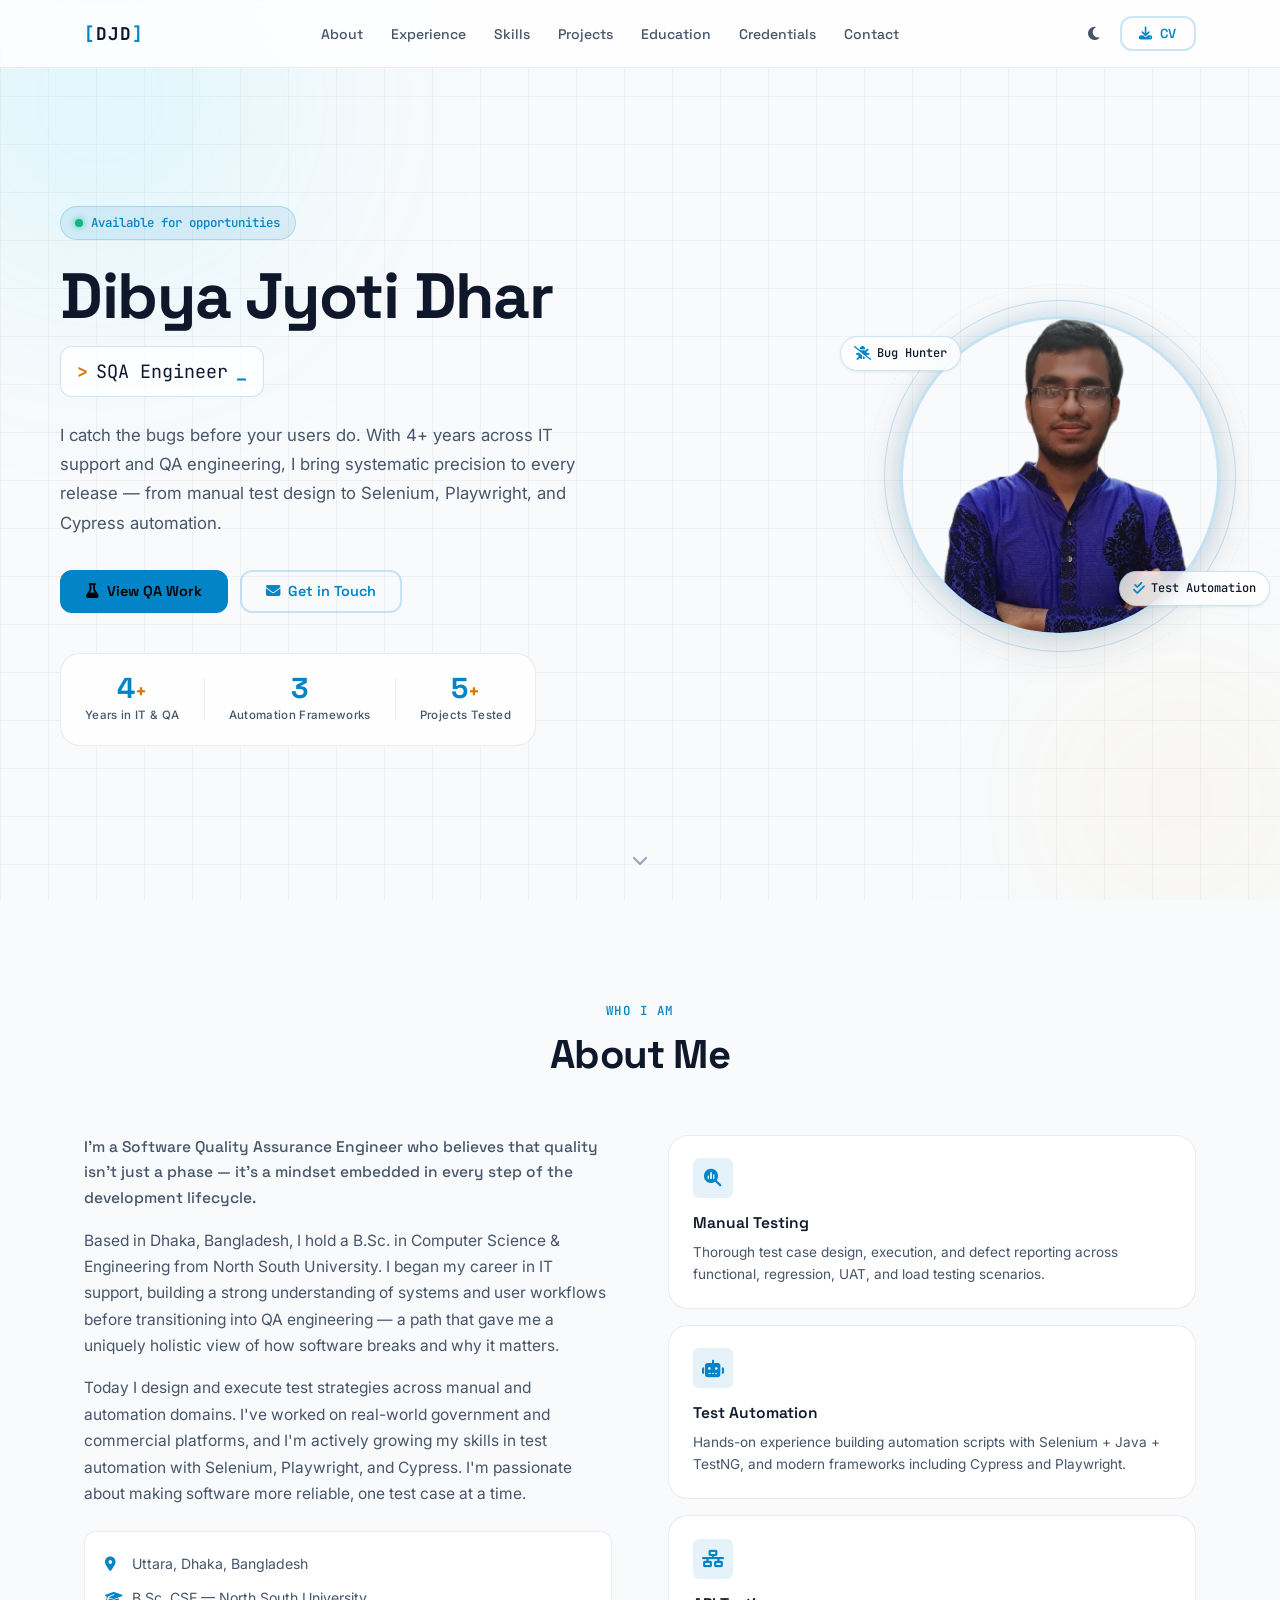
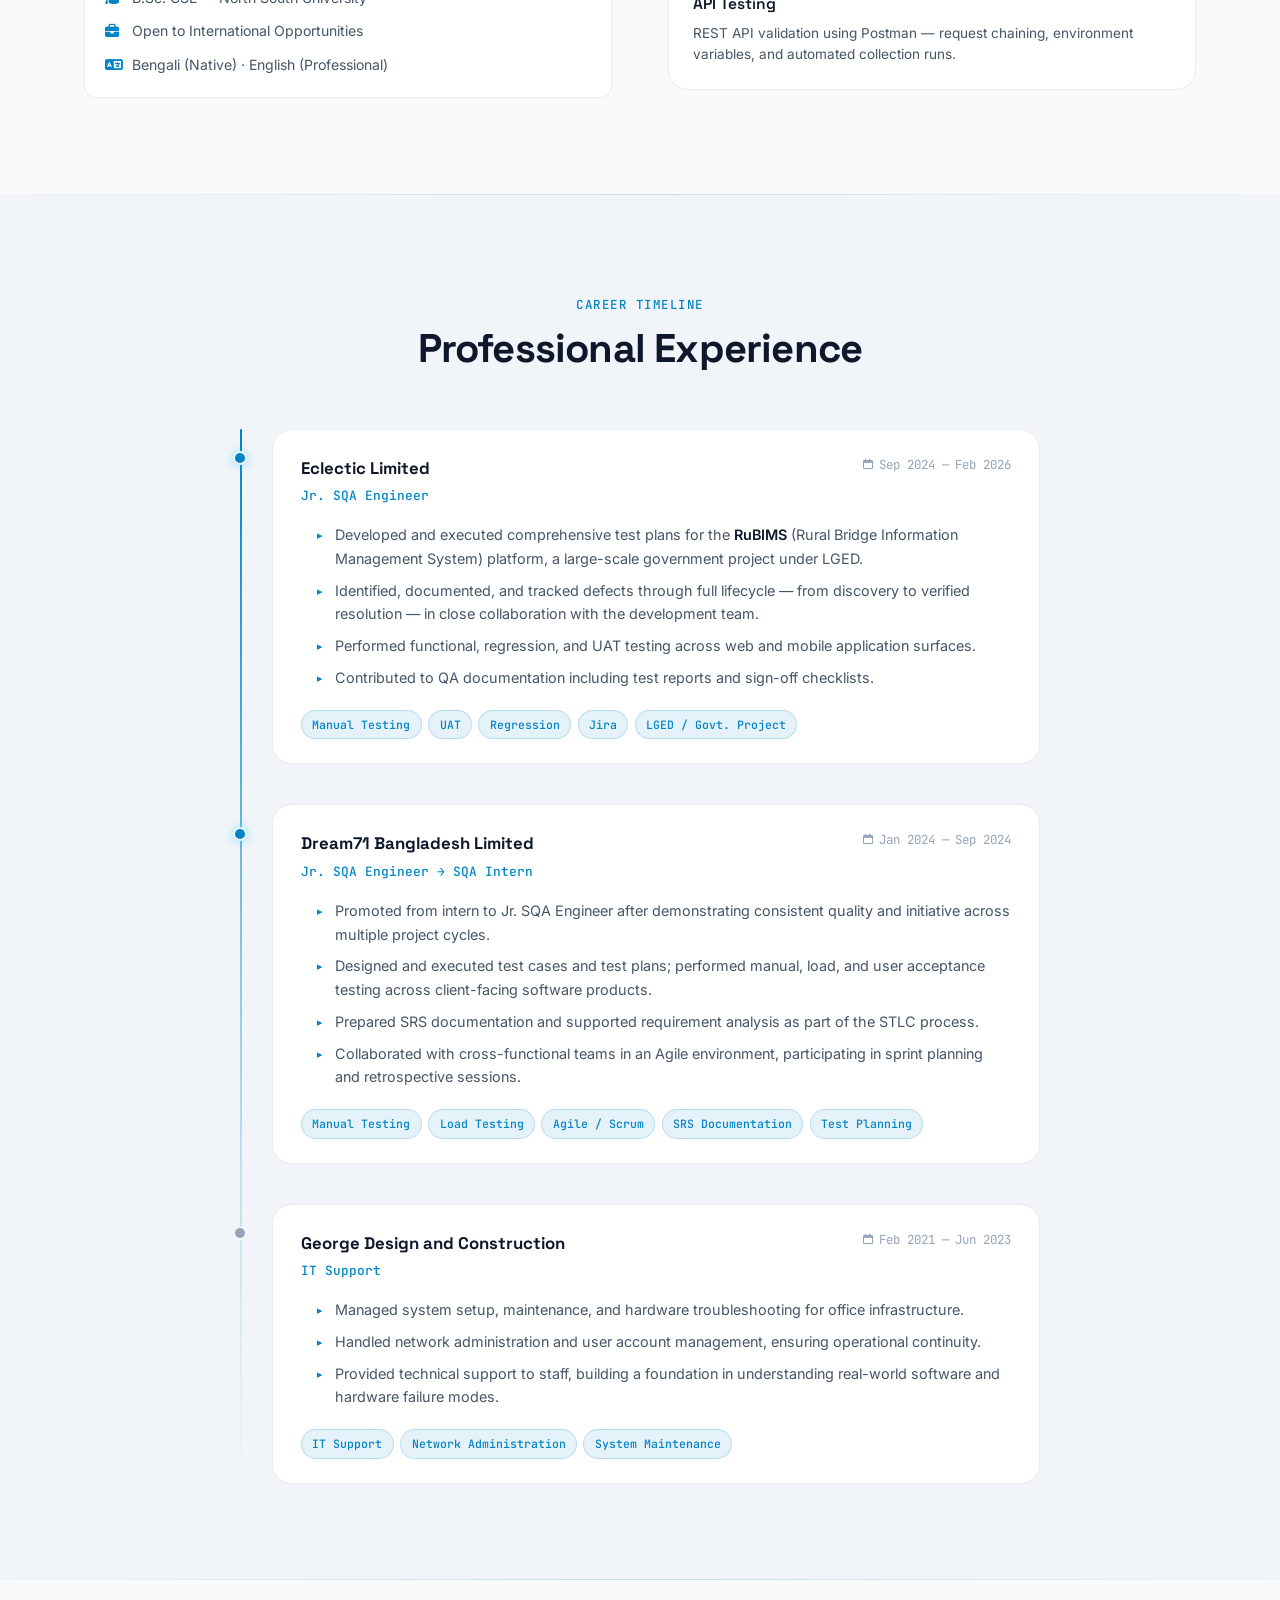
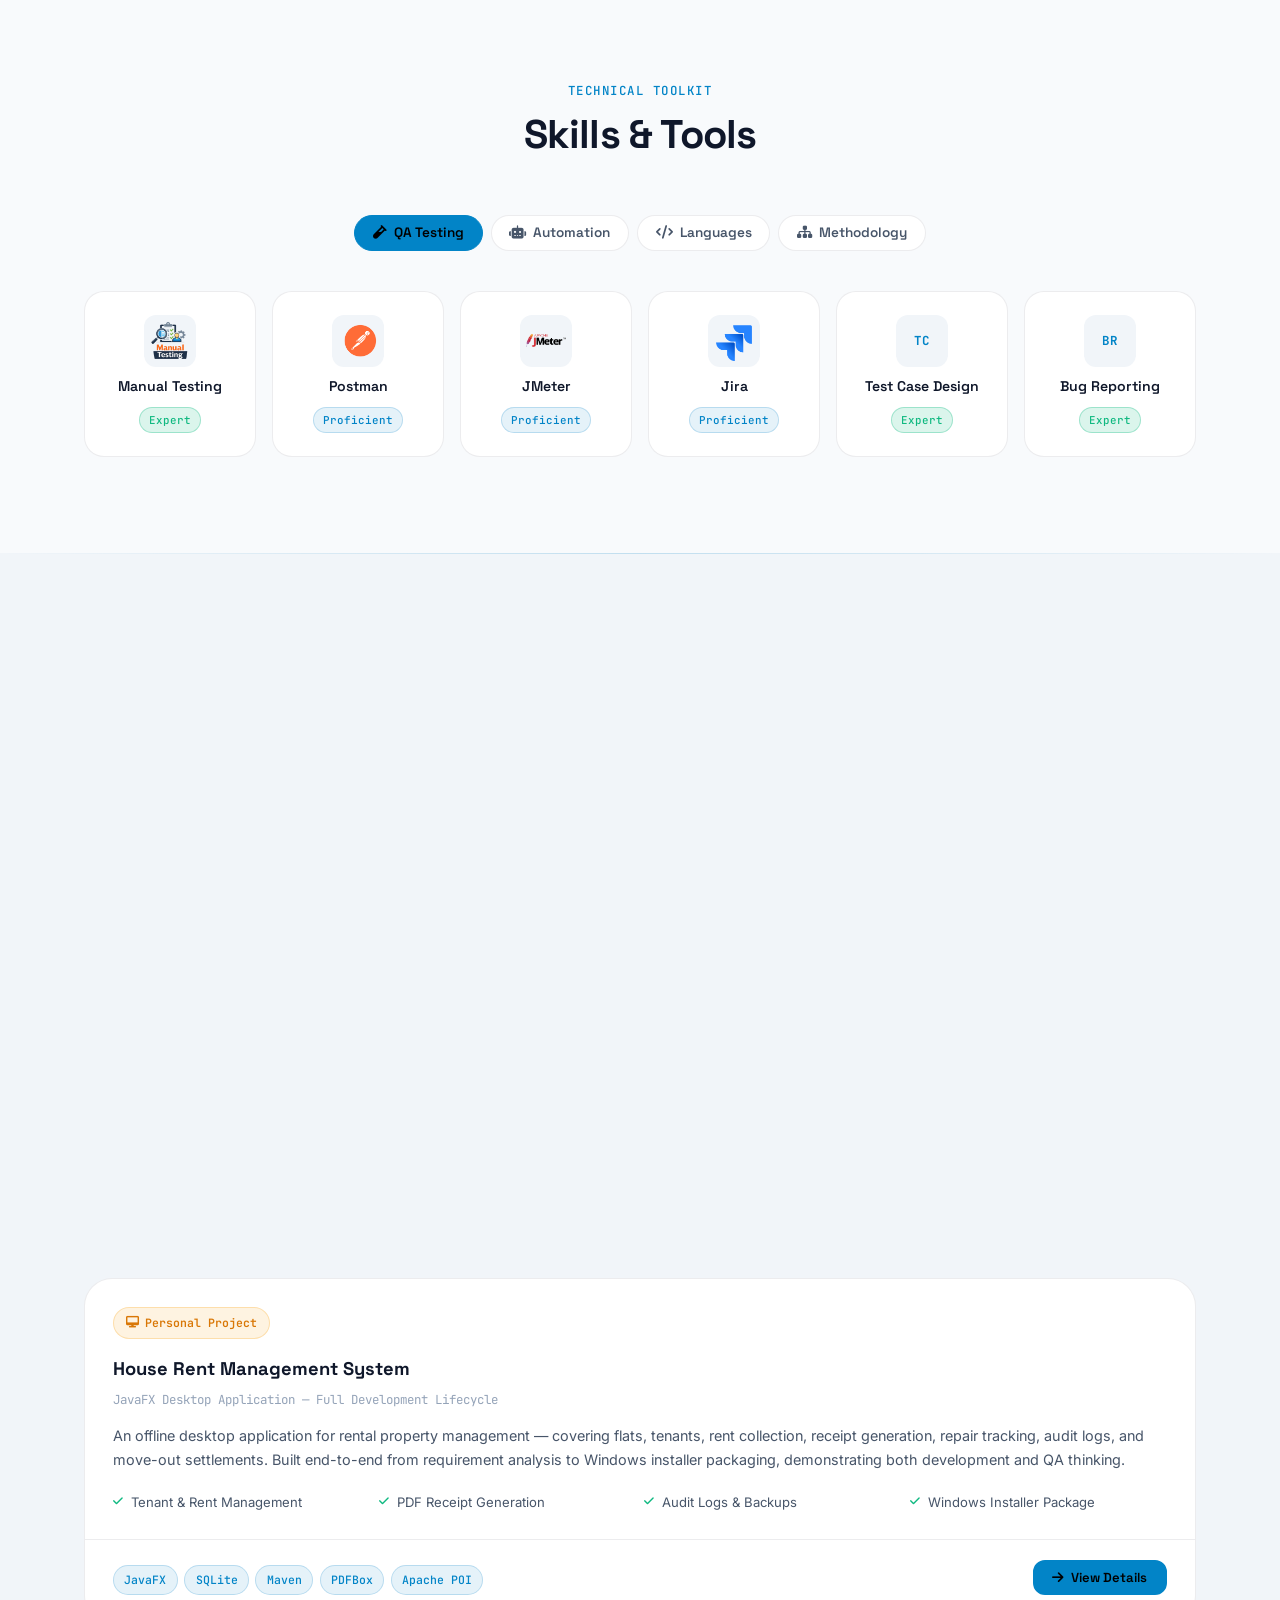
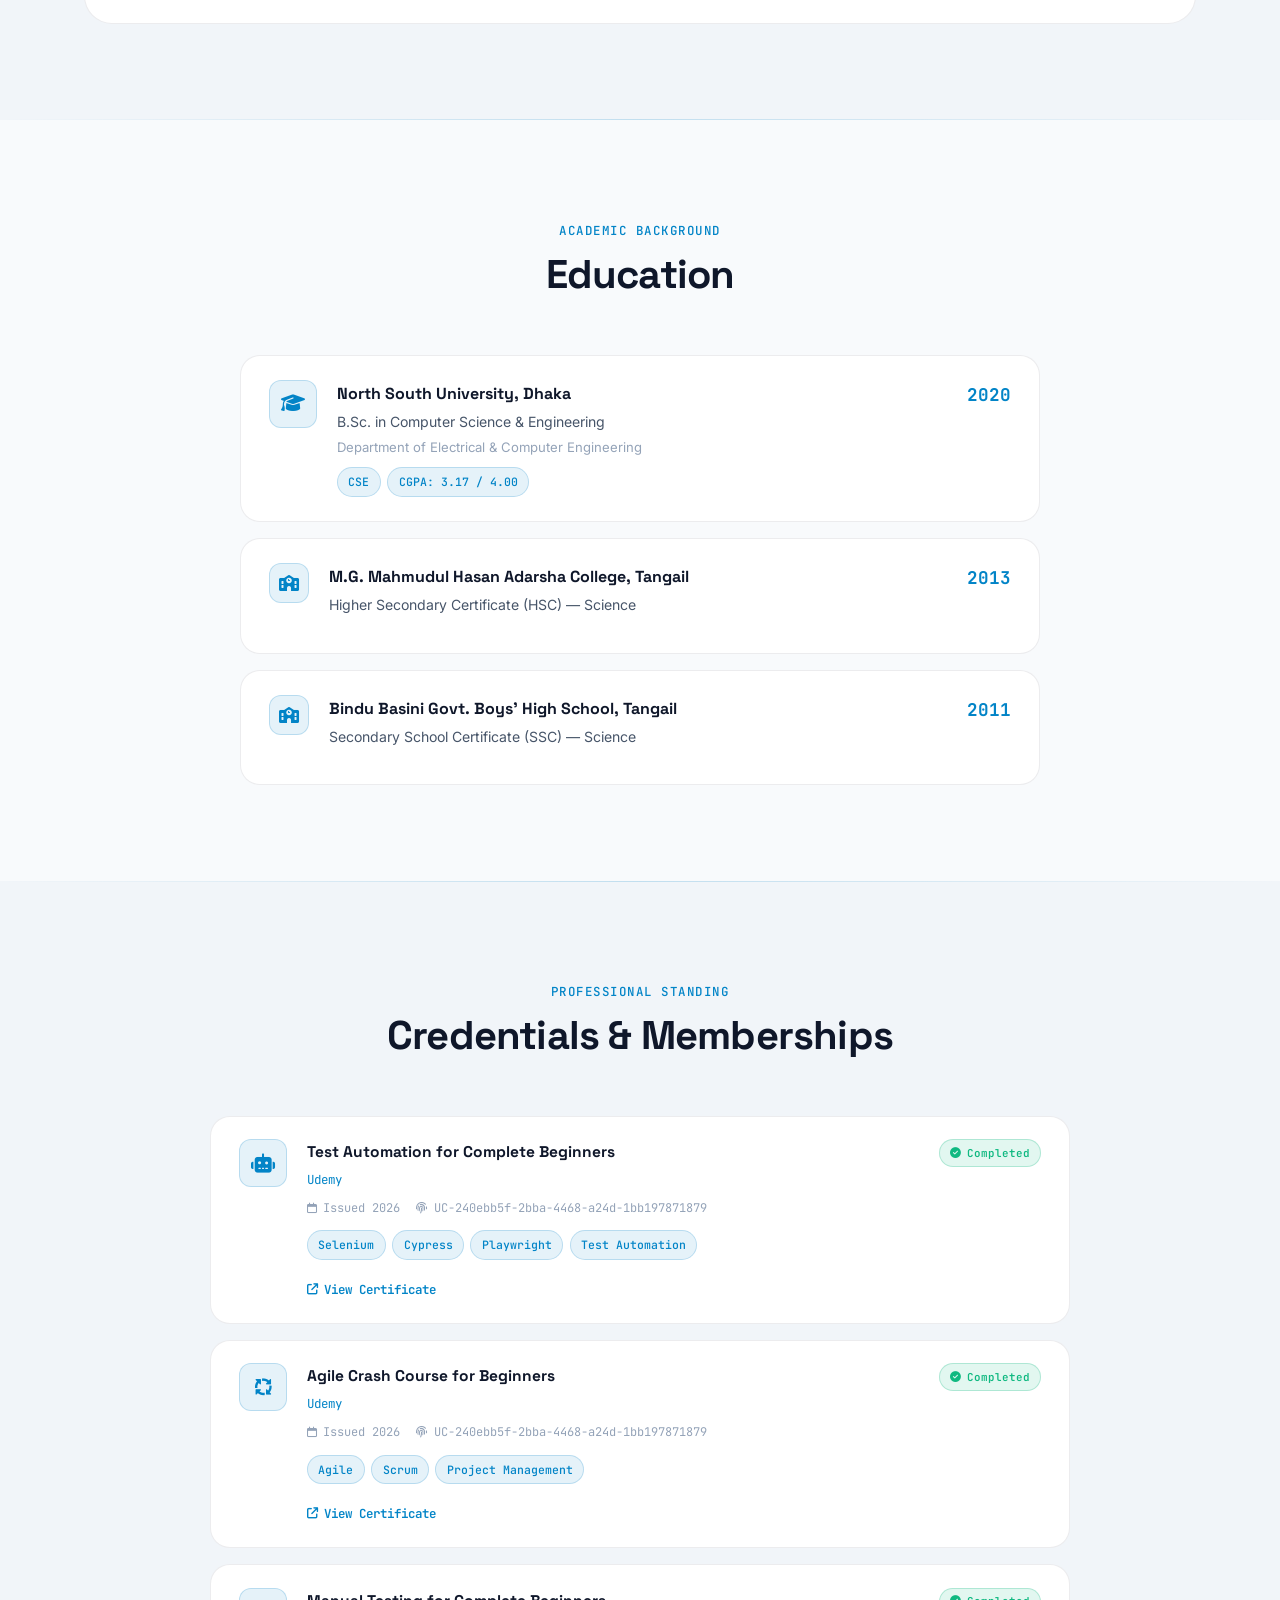
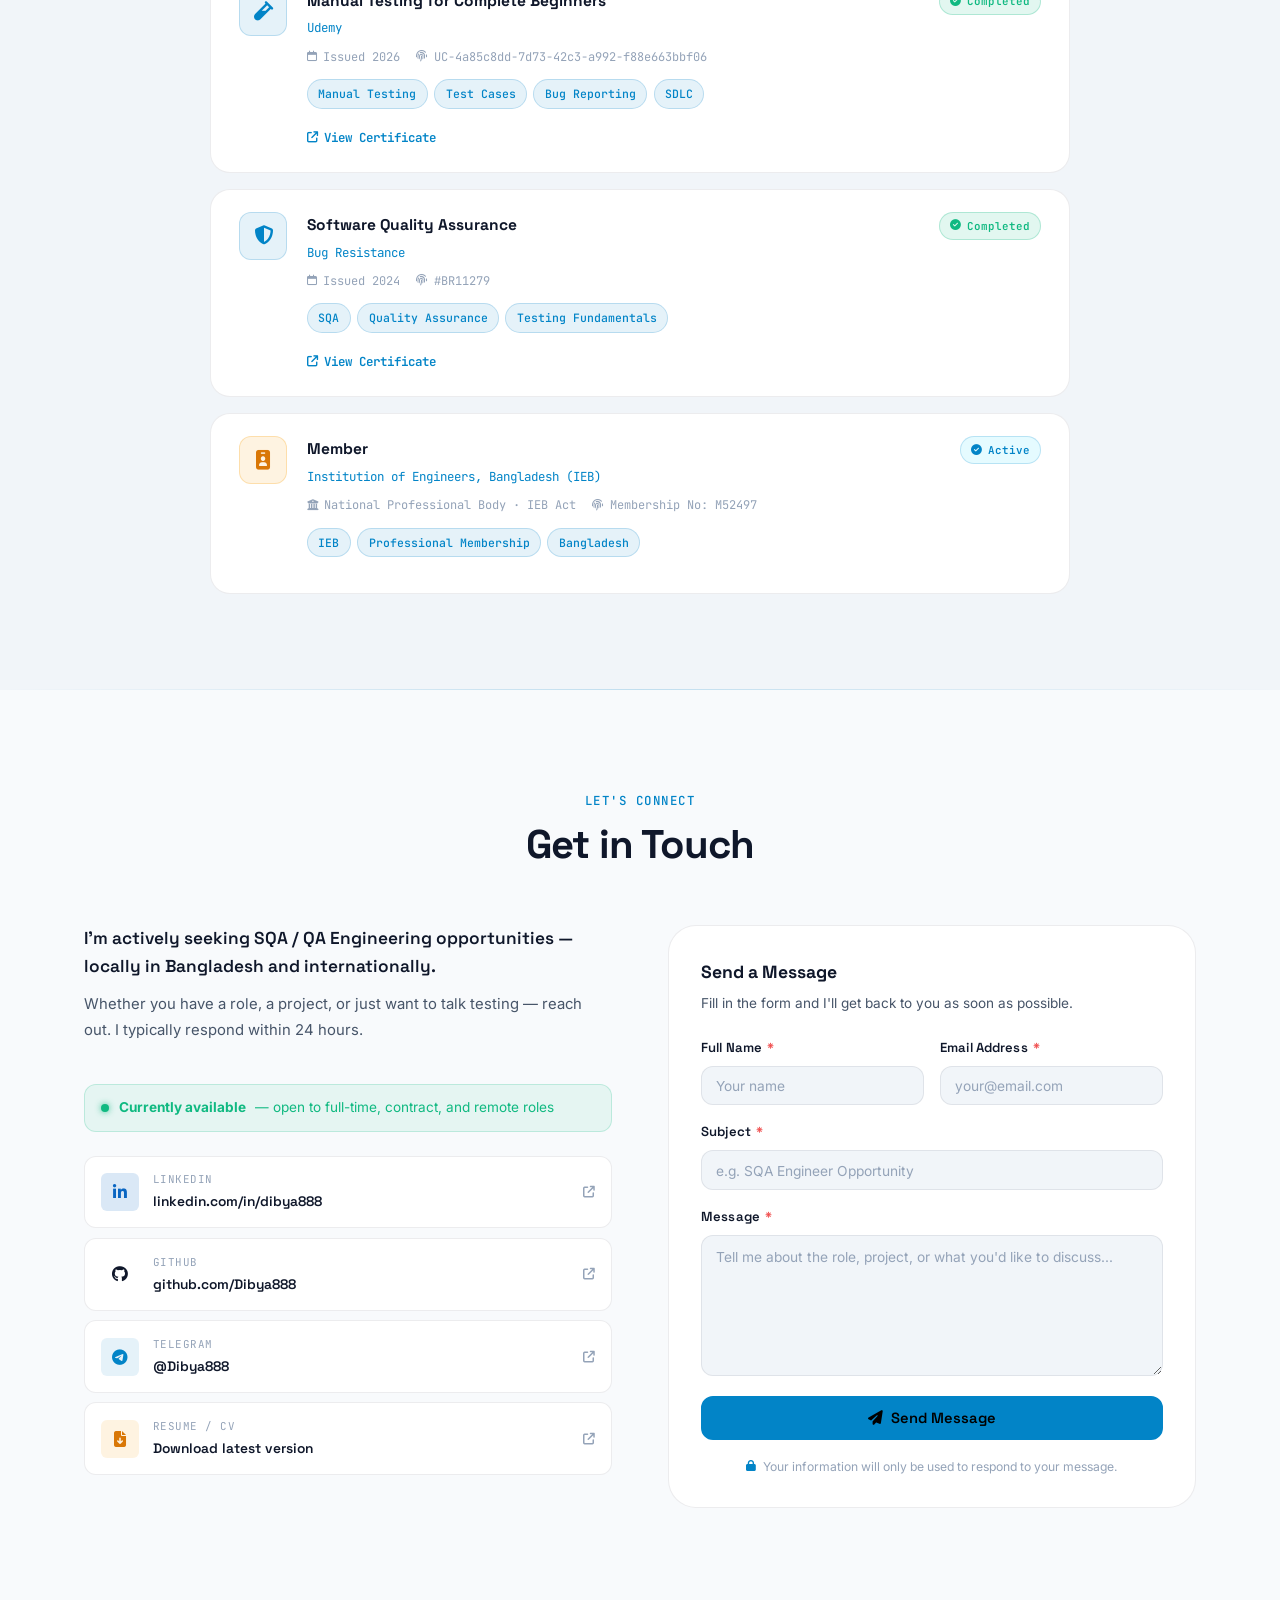
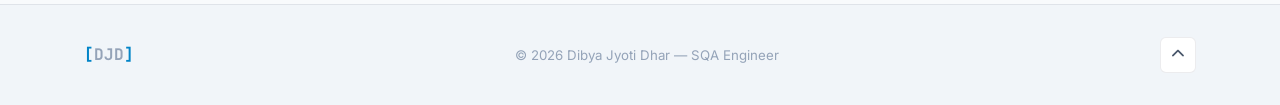
==== index.html @ 19cc23b9 "Updated Logo" ====
<!DOCTYPE html>
<html lang="en" data-theme="dark">
<head>
  <meta charset="UTF-8" />
  <meta name="viewport" content="width=device-width, initial-scale=1.0" />
  <title>Dibya Jyoti Dhar — SQA Engineer</title>
  <meta name="description" content="Dibya Jyoti Dhar is a Software Quality Assurance Engineer based in Dhaka, Bangladesh, skilled in manual testing, Selenium, Playwright, Cypress, API testing, and QA automation." />
  <meta name="keywords" content="SQA Engineer, Software Quality Assurance, Manual Testing, Selenium, Playwright, Cypress, API Testing, QA Automation, SDLC, STLC, Agile, Scrum, Bug Reporting, Test Cases, Dhaka, Bangladesh" />
  <meta name="author" content="Dibya Jyoti Dhar" />

  <!-- Open Graph -->
  <meta property="og:title" content="Dibya Jyoti Dhar — SQA Engineer" />
  <meta property="og:description" content="Software Quality Assurance Engineer skilled in manual & automation testing. Selenium, Playwright, Cypress, API Testing." />
  <meta property="og:type" content="website" />
  <meta property="og:url" content="https://dibyajyotidhar.github.io" />
  <meta property="og:image" content="https://dibyajyotidhar.github.io/images/My_logo.png" />

  <!-- Twitter Card -->
  <meta name="twitter:card" content="summary_large_image" />
  <meta name="twitter:title" content="Dibya Jyoti Dhar — SQA Engineer" />
  <meta name="twitter:image" content="https://dibyajyotidhar.github.io/images/My_logo.png" />
  <meta name="twitter:description" content="SQA Engineer | Manual & Automation Testing | Selenium · Playwright · Cypress" />

  <link rel="icon" type="image/svg+xml" href="/images/favicons/favicon.svg?v=2" />
  <link rel="icon" type="image/png" sizes="48x48" href="/images/favicons/favicon-48x48.png?v=2" />
  <link rel="icon" type="image/png" sizes="32x32" href="/images/favicons/favicon-32x32.png?v=2" />
  <link rel="icon" type="image/png" sizes="16x16" href="/images/favicons/favicon-16x16.png?v=2" />
  <link rel="shortcut icon" href="/images/favicons/favicon.ico?v=2" />
  <link rel="apple-touch-icon" sizes="180x180" href="/images/favicons/apple-touch-icon.png?v=2" />
  <link rel="manifest" href="/images/favicons/site.webmanifest?v=2" />
  <meta name="theme-color" content="#0A0F1E" />

  <!-- Google Fonts -->
  <link rel="preconnect" href="https://fonts.googleapis.com" />
  <link rel="preconnect" href="https://fonts.gstatic.com" crossorigin />
  <link href="https://fonts.googleapis.com/css2?family=Space+Grotesk:wght@400;500;600;700&family=Inter:wght@400;500;600&family=JetBrains+Mono:wght@400;500&display=swap" rel="stylesheet" />

  <!-- Icons -->
  <link rel="stylesheet" href="https://cdnjs.cloudflare.com/ajax/libs/font-awesome/6.5.0/css/all.min.css" crossorigin="anonymous" />

  <link rel="stylesheet" href="css/style.css" />
  <meta name="google-site-verification" content="GPYsn0Sru4KSsRlpfkyM4MJGYPemZuyghO6gbBAHk4c" />
</head>
<body>

  <!-- ═══════════════════════════════════════
       SKIP TO CONTENT (Accessibility)
  ═══════════════════════════════════════ -->
  <a href="#main" class="skip-link">Skip to main content</a>

  <!-- ═══════════════════════════════════════
       NAVBAR
  ═══════════════════════════════════════ -->
  <nav class="navbar" id="navbar" role="navigation" aria-label="Main navigation">
    <div class="nav-inner">
      <a href="#home" class="nav-logo" aria-label="Dibya Jyoti Dhar — Home">
        <span class="logo-bracket">[</span>DJD<span class="logo-bracket">]</span>
      </a>

      <ul class="nav-links" id="navLinks" role="list">
        <li><a href="#about"          class="nav-link" data-section="about">About</a></li>
        <li><a href="#experience"     class="nav-link" data-section="experience">Experience</a></li>
        <li><a href="#skills"         class="nav-link" data-section="skills">Skills</a></li>
        <li><a href="#projects"       class="nav-link" data-section="projects">Projects</a></li>
        <li><a href="#education"      class="nav-link" data-section="education">Education</a></li>
        <li><a href="#certifications" class="nav-link" data-section="certifications">Credentials</a></li>
        <li><a href="#contact"        class="nav-link" data-section="contact">Contact</a></li>
      </ul>

      <div class="nav-actions">
        <button class="theme-btn" id="themeToggle" aria-label="Toggle color theme">
          <i class="fa-solid fa-sun" id="themeIcon"></i>
        </button>
        <a href="https://drive.google.com/file/d/1PYgVb6CUK4R8PzvfEvYvZ1QxJsNxrwta" target="_blank" rel="noopener" class="btn btn-sm btn-outline">
          <i class="fa-solid fa-download"></i> CV
        </a>
        <button class="hamburger" id="hamburger" aria-label="Open menu" aria-expanded="false" aria-controls="navLinks">
          <span></span><span></span><span></span>
        </button>
      </div>
    </div>
  </nav>

  <!-- ═══════════════════════════════════════
       HERO
  ═══════════════════════════════════════ -->
  <main id="main">
  <section class="hero" id="home" aria-label="Introduction">
    <div class="hero-bg-grid" aria-hidden="true"></div>
    <div class="hero-orb hero-orb-1" aria-hidden="true"></div>
    <div class="hero-orb hero-orb-2" aria-hidden="true"></div>

    <div class="hero-inner">
      <div class="hero-content">
        <div class="hero-badge reveal-up">
          <span class="status-dot"></span>
          Available for opportunities
        </div>

        <h1 class="hero-name reveal-up" style="--delay:0.1s">
          Dibya Jyoti Dhar
        </h1>

        <div class="hero-terminal reveal-up" style="--delay:0.2s" aria-label="Software Quality Assurance Engineer">
          <span class="terminal-prompt">&#62;</span>
          <span class="typewriter" id="typewriter"></span>
          <span class="cursor" aria-hidden="true">_</span>
        </div>

        <p class="hero-tagline reveal-up" style="--delay:0.3s">
          I catch the bugs before your users do. With 4+ years across IT support and QA engineering, I bring systematic precision to every release — from manual test design to Selenium, Playwright, and Cypress automation.
        </p>

        <div class="hero-ctas reveal-up" style="--delay:0.4s">
          <a href="#projects" class="btn btn-primary">
            <i class="fa-solid fa-flask"></i> View QA Work
          </a>
          <a href="#contact" class="btn btn-outline">
            <i class="fa-solid fa-envelope"></i> Get in Touch
          </a>
        </div>

        <div class="hero-stats reveal-up" style="--delay:0.5s" aria-label="Key statistics">
          <div class="stat-card">
            <span class="stat-number">4<span class="stat-plus">+</span></span>
            <span class="stat-label">Years in IT & QA</span>
          </div>
          <div class="stat-divider" aria-hidden="true"></div>
          <div class="stat-card">
            <span class="stat-number">3</span>
            <span class="stat-label">Automation Frameworks</span>
          </div>
          <div class="stat-divider" aria-hidden="true"></div>
          <div class="stat-card">
            <span class="stat-number">5<span class="stat-plus">+</span></span>
            <span class="stat-label">Projects Tested</span>
          </div>
        </div>
      </div>

      <div class="hero-image-wrap reveal-right" style="--delay:0.2s">
        <div class="hero-image-ring" aria-hidden="true"></div>
        <div class="hero-image-ring hero-image-ring-2" aria-hidden="true"></div>
        <img
          src="images/dibya-alt.png"
          alt="Dibya Jyoti Dhar — SQA Engineer"
          class="hero-photo"
          width="320"
          height="320"
        />
        <div class="hero-badge-float hero-badge-float-1" aria-hidden="true">
          <i class="fa-solid fa-bug-slash"></i>
          <span>Bug Hunter</span>
        </div>
        <div class="hero-badge-float hero-badge-float-2" aria-hidden="true">
          <i class="fa-solid fa-check-double"></i>
          <span>Test Automation</span>
        </div>
      </div>
    </div>

    <a href="#about" class="scroll-indicator" aria-label="Scroll to About section">
      <i class="fa-solid fa-chevron-down"></i>
    </a>
  </section>

  <!-- ═══════════════════════════════════════
       ABOUT
  ═══════════════════════════════════════ -->
  <section class="section" id="about" aria-labelledby="about-heading">
    <div class="container">
      <div class="section-header reveal-up">
        <span class="section-eyebrow">Who I Am</span>
        <h2 class="section-title" id="about-heading">About Me</h2>
      </div>

      <div class="about-grid">
        <div class="about-text reveal-up">
          <p class="about-lead">
            I'm a Software Quality Assurance Engineer who believes that quality isn't just a phase — it's a mindset embedded in every step of the development lifecycle.
          </p>
          <p>
            Based in Dhaka, Bangladesh, I hold a B.Sc. in Computer Science & Engineering from North South University. I began my career in IT support, building a strong understanding of systems and user workflows before transitioning into QA engineering — a path that gave me a uniquely holistic view of how software breaks and why it matters.
          </p>
          <p>
            Today I design and execute test strategies across manual and automation domains. I've worked on real-world government and commercial platforms, and I'm actively growing my skills in test automation with Selenium, Playwright, and Cypress. I'm passionate about making software more reliable, one test case at a time.
          </p>
          <div class="about-highlights">
            <div class="highlight-item">
              <i class="fa-solid fa-location-dot" aria-hidden="true"></i>
              <span>Uttara, Dhaka, Bangladesh</span>
            </div>
            <div class="highlight-item">
              <i class="fa-solid fa-graduation-cap" aria-hidden="true"></i>
              <span>B.Sc. CSE — North South University</span>
            </div>
            <div class="highlight-item">
              <i class="fa-solid fa-briefcase" aria-hidden="true"></i>
              <span>Open to International Opportunities</span>
            </div>
            <div class="highlight-item">
              <i class="fa-solid fa-language" aria-hidden="true"></i>
              <span>Bengali (Native) · English (Professional)</span>
            </div>
          </div>
        </div>

        <div class="about-cards reveal-right">
          <div class="about-card">
            <div class="about-card-icon" aria-hidden="true">
              <i class="fa-solid fa-magnifying-glass-chart"></i>
            </div>
            <h3>Manual Testing</h3>
            <p>Thorough test case design, execution, and defect reporting across functional, regression, UAT, and load testing scenarios.</p>
          </div>
          <div class="about-card">
            <div class="about-card-icon" aria-hidden="true">
              <i class="fa-solid fa-robot"></i>
            </div>
            <h3>Test Automation</h3>
            <p>Hands-on experience building automation scripts with Selenium + Java + TestNG, and modern frameworks including Cypress and Playwright.</p>
          </div>
          <div class="about-card">
            <div class="about-card-icon" aria-hidden="true">
              <i class="fa-solid fa-network-wired"></i>
            </div>
            <h3>API Testing</h3>
            <p>REST API validation using Postman — request chaining, environment variables, and automated collection runs.</p>
          </div>
        </div>
      </div>
    </div>
  </section>

  <!-- ═══════════════════════════════════════
       EXPERIENCE
  ═══════════════════════════════════════ -->
  <section class="section section-alt" id="experience" aria-labelledby="exp-heading">
    <div class="container">
      <div class="section-header reveal-up">
        <span class="section-eyebrow">Career Timeline</span>
        <h2 class="section-title" id="exp-heading">Professional Experience</h2>
      </div>

      <div class="timeline" role="list">

        <!-- Eclectic Limited -->
        <article class="timeline-item reveal-up" role="listitem">
          <div class="timeline-marker" aria-hidden="true">
            <span class="timeline-dot"></span>
          </div>
          <div class="timeline-card">
            <div class="timeline-header">
              <div class="timeline-meta">
                <span class="timeline-company">Eclectic Limited</span>
                <span class="timeline-role">Jr. SQA Engineer</span>
              </div>
              <div class="timeline-period">
                <i class="fa-regular fa-calendar" aria-hidden="true"></i>
                <time datetime="2024-09">Sep 2024</time> — <time datetime="2026-02">Feb 2026</time>
              </div>
            </div>
            <ul class="timeline-bullets">
              <li>Developed and executed comprehensive test plans for the <strong>RuBIMS</strong> (Rural Bridge Information Management System) platform, a large-scale government project under LGED.</li>
              <li>Identified, documented, and tracked defects through full lifecycle — from discovery to verified resolution — in close collaboration with the development team.</li>
              <li>Performed functional, regression, and UAT testing across web and mobile application surfaces.</li>
              <li>Contributed to QA documentation including test reports and sign-off checklists.</li>
            </ul>
            <div class="timeline-tags">
              <span class="tag">Manual Testing</span>
              <span class="tag">UAT</span>
              <span class="tag">Regression</span>
              <span class="tag">Jira</span>
              <span class="tag">LGED / Govt. Project</span>
            </div>
          </div>
        </article>

        <!-- Dream71 -->
        <article class="timeline-item reveal-up" role="listitem" style="--delay:0.1s">
          <div class="timeline-marker" aria-hidden="true">
            <span class="timeline-dot"></span>
          </div>
          <div class="timeline-card">
            <div class="timeline-header">
              <div class="timeline-meta">
                <span class="timeline-company">Dream71 Bangladesh Limited</span>
                <span class="timeline-role">Jr. SQA Engineer → SQA Intern</span>
              </div>
              <div class="timeline-period">
                <i class="fa-regular fa-calendar" aria-hidden="true"></i>
                <time datetime="2024-01">Jan 2024</time> — <time datetime="2024-09">Sep 2024</time>
              </div>
            </div>
            <ul class="timeline-bullets">
              <li>Promoted from intern to Jr. SQA Engineer after demonstrating consistent quality and initiative across multiple project cycles.</li>
              <li>Designed and executed test cases and test plans; performed manual, load, and user acceptance testing across client-facing software products.</li>
              <li>Prepared SRS documentation and supported requirement analysis as part of the STLC process.</li>
              <li>Collaborated with cross-functional teams in an Agile environment, participating in sprint planning and retrospective sessions.</li>
            </ul>
            <div class="timeline-tags">
              <span class="tag">Manual Testing</span>
              <span class="tag">Load Testing</span>
              <span class="tag">Agile / Scrum</span>
              <span class="tag">SRS Documentation</span>
              <span class="tag">Test Planning</span>
            </div>
          </div>
        </article>

        <!-- George Design -->
        <article class="timeline-item reveal-up" role="listitem" style="--delay:0.2s">
          <div class="timeline-marker" aria-hidden="true">
            <span class="timeline-dot timeline-dot-muted"></span>
          </div>
          <div class="timeline-card">
            <div class="timeline-header">
              <div class="timeline-meta">
                <span class="timeline-company">George Design and Construction</span>
                <span class="timeline-role">IT Support</span>
              </div>
              <div class="timeline-period">
                <i class="fa-regular fa-calendar" aria-hidden="true"></i>
                <time datetime="2021-02">Feb 2021</time> — <time datetime="2023-06">Jun 2023</time>
              </div>
            </div>
            <ul class="timeline-bullets">
              <li>Managed system setup, maintenance, and hardware troubleshooting for office infrastructure.</li>
              <li>Handled network administration and user account management, ensuring operational continuity.</li>
              <li>Provided technical support to staff, building a foundation in understanding real-world software and hardware failure modes.</li>
            </ul>
            <div class="timeline-tags">
              <span class="tag">IT Support</span>
              <span class="tag">Network Administration</span>
              <span class="tag">System Maintenance</span>
            </div>
          </div>
        </article>

      </div>
    </div>
  </section>

  <!-- ═══════════════════════════════════════
       SKILLS
  ═══════════════════════════════════════ -->
  <section class="section" id="skills" aria-labelledby="skills-heading">
    <div class="container">
      <div class="section-header reveal-up">
        <span class="section-eyebrow">Technical Toolkit</span>
        <h2 class="section-title" id="skills-heading">Skills & Tools</h2>
      </div>

      <div class="skills-tabs reveal-up" role="tablist" aria-label="Skill categories">
        <button class="skills-tab active" role="tab" aria-selected="true" aria-controls="tab-qa" id="btn-qa" data-tab="qa">
          <i class="fa-solid fa-vial" aria-hidden="true"></i> QA Testing
        </button>
        <button class="skills-tab" role="tab" aria-selected="false" aria-controls="tab-auto" id="btn-auto" data-tab="auto">
          <i class="fa-solid fa-robot" aria-hidden="true"></i> Automation
        </button>
        <button class="skills-tab" role="tab" aria-selected="false" aria-controls="tab-lang" id="btn-lang" data-tab="lang">
          <i class="fa-solid fa-code" aria-hidden="true"></i> Languages
        </button>
        <button class="skills-tab" role="tab" aria-selected="false" aria-controls="tab-method" id="btn-method" data-tab="method">
          <i class="fa-solid fa-sitemap" aria-hidden="true"></i> Methodology
        </button>
      </div>

      <!-- QA Testing Tab -->
      <div class="skills-panel active" id="tab-qa" role="tabpanel" aria-labelledby="btn-qa">
        <div class="skills-grid">
          <div class="skill-card reveal-up">
            <div class="skill-icon-wrap">
              <img src="images/Manual-Testing.png" alt="" width="40" height="40" loading="lazy" aria-hidden="true" />
            </div>
            <span class="skill-name">Manual Testing</span>
            <span class="skill-level skill-level-expert">Expert</span>
          </div>
          <div class="skill-card reveal-up" style="--delay:0.05s">
            <div class="skill-icon-wrap">
              <img src="images/postman.png" alt="" width="40" height="40" loading="lazy" aria-hidden="true" />
            </div>
            <span class="skill-name">Postman</span>
            <span class="skill-level skill-level-proficient">Proficient</span>
          </div>
          <div class="skill-card reveal-up" style="--delay:0.1s">
            <div class="skill-icon-wrap">
              <img src="images/JMeter.png" alt="" width="40" height="40" loading="lazy" aria-hidden="true" class="light-only" />
              <img src="images/JMeter-Dark.png" alt="" width="40" height="40" loading="lazy" aria-hidden="true" class="dark-only" />
            </div>
            <span class="skill-name">JMeter</span>
            <span class="skill-level skill-level-proficient">Proficient</span>
          </div>
          <div class="skill-card reveal-up" style="--delay:0.15s">
            <div class="skill-icon-wrap">
              <img src="images/jira-1.png" alt="" width="40" height="40" loading="lazy" aria-hidden="true" />
            </div>
            <span class="skill-name">Jira</span>
            <span class="skill-level skill-level-proficient">Proficient</span>
          </div>
          <div class="skill-card reveal-up" style="--delay:0.2s">
            <div class="skill-icon-wrap skill-icon-text">TC</div>
            <span class="skill-name">Test Case Design</span>
            <span class="skill-level skill-level-expert">Expert</span>
          </div>
          <div class="skill-card reveal-up" style="--delay:0.25s">
            <div class="skill-icon-wrap skill-icon-text">BR</div>
            <span class="skill-name">Bug Reporting</span>
            <span class="skill-level skill-level-expert">Expert</span>
          </div>
        </div>
      </div>

      <!-- Automation Tab -->
      <div class="skills-panel" id="tab-auto" role="tabpanel" aria-labelledby="btn-auto" hidden>
        <div class="skills-grid">
          <div class="skill-card reveal-up">
            <div class="skill-icon-wrap">
              <img src="images/Selenium_Logo.png" alt="" width="40" height="40" loading="lazy" aria-hidden="true" />
            </div>
            <span class="skill-name">Selenium</span>
            <span class="skill-level skill-level-proficient">Proficient</span>
          </div>
          <div class="skill-card reveal-up" style="--delay:0.05s">
            <div class="skill-icon-wrap">
              <img src="images/Playwright.png" alt="" width="40" height="40" loading="lazy" aria-hidden="true" />
            </div>
            <span class="skill-name">Playwright</span>
            <span class="skill-level skill-level-learning">Growing</span>
          </div>
          <div class="skill-card reveal-up" style="--delay:0.1s">
            <div class="skill-icon-wrap">
              <img src="images/Cypress-Light.png" alt="" width="40" height="40" loading="lazy" aria-hidden="true" class="light-only" />
              <img src="images/Cypress.png" alt="" width="40" height="40" loading="lazy" aria-hidden="true" class="dark-only" />
            </div>
            <span class="skill-name">Cypress</span>
            <span class="skill-level skill-level-learning">Growing</span>
          </div>
          <div class="skill-card reveal-up" style="--delay:0.15s">
            <div class="skill-icon-wrap">
              <img src="images/TestNG.png" alt="" width="40" height="40" loading="lazy" aria-hidden="true" />
            </div>
            <span class="skill-name">TestNG</span>
            <span class="skill-level skill-level-proficient">Proficient</span>
          </div>
          <div class="skill-card reveal-up" style="--delay:0.2s">
            <div class="skill-icon-wrap skill-icon-text">MVN</div>
            <span class="skill-name">Maven</span>
            <span class="skill-level skill-level-proficient">Proficient</span>
          </div>
          <div class="skill-card reveal-up" style="--delay:0.25s">
            <div class="skill-icon-wrap">
              <img src="images/git.png" alt="" width="40" height="40" loading="lazy" aria-hidden="true" />
            </div>
            <span class="skill-name">Git</span>
            <span class="skill-level skill-level-proficient">Proficient</span>
          </div>
        </div>
      </div>

      <!-- Languages Tab -->
      <div class="skills-panel" id="tab-lang" role="tabpanel" aria-labelledby="btn-lang" hidden>
        <div class="skills-grid">
          <div class="skill-card reveal-up">
            <div class="skill-icon-wrap">
              <img src="images/java.png" alt="" width="40" height="40" loading="lazy" aria-hidden="true" />
            </div>
            <span class="skill-name">Java</span>
            <span class="skill-level skill-level-proficient">Proficient</span>
          </div>
          <div class="skill-card reveal-up" style="--delay:0.05s">
            <div class="skill-icon-wrap">
              <img src="images/javascript.png" alt="" width="40" height="40" loading="lazy" aria-hidden="true" />
            </div>
            <span class="skill-name">JavaScript</span>
            <span class="skill-level skill-level-proficient">Proficient</span>
          </div>
          <div class="skill-card reveal-up" style="--delay:0.1s">
            <div class="skill-icon-wrap">
              <img src="images/mysql.png" alt="" width="40" height="40" loading="lazy" aria-hidden="true" />
            </div>
            <span class="skill-name">SQL / MySQL</span>
            <span class="skill-level skill-level-proficient">Proficient</span>
          </div>
          <div class="skill-card reveal-up" style="--delay:0.15s">
            <div class="skill-icon-wrap">
              <img src="images/c.png" alt="" width="40" height="40" loading="lazy" aria-hidden="true" />
            </div>
            <span class="skill-name">C</span>
            <span class="skill-level skill-level-proficient">Proficient</span>
          </div>
        </div>
      </div>

      <!-- Methodology Tab -->
      <div class="skills-panel" id="tab-method" role="tabpanel" aria-labelledby="btn-method" hidden>
        <div class="skills-grid skills-grid-wide">
          <div class="skill-card skill-card-method reveal-up">
            <div class="skill-icon-wrap skill-icon-text">AG</div>
            <div class="skill-method-text">
              <span class="skill-name">Agile / Scrum</span>
              <span class="skill-desc">Sprint-based testing, backlog grooming, retrospectives</span>
            </div>
          </div>
          <div class="skill-card skill-card-method reveal-up" style="--delay:0.05s">
            <div class="skill-icon-wrap skill-icon-text">SD</div>
            <div class="skill-method-text">
              <span class="skill-name">SDLC / STLC</span>
              <span class="skill-desc">Full software & testing lifecycle awareness</span>
            </div>
          </div>
          <div class="skill-card skill-card-method reveal-up" style="--delay:0.1s">
            <div class="skill-icon-wrap skill-icon-text">API</div>
            <div class="skill-method-text">
              <span class="skill-name">REST API Testing</span>
              <span class="skill-desc">Endpoint validation, status codes, payload verification</span>
            </div>
          </div>
          <div class="skill-card skill-card-method reveal-up" style="--delay:0.15s">
            <div class="skill-icon-wrap skill-icon-text">RT</div>
            <div class="skill-method-text">
              <span class="skill-name">Regression Testing</span>
              <span class="skill-desc">Suite maintenance and risk-based test prioritization</span>
            </div>
          </div>
          <div class="skill-card skill-card-method reveal-up" style="--delay:0.2s">
            <div class="skill-icon-wrap skill-icon-text">LD</div>
            <div class="skill-method-text">
              <span class="skill-name">Load Testing</span>
              <span class="skill-desc">Performance benchmarking using JMeter</span>
            </div>
          </div>
          <div class="skill-card skill-card-method reveal-up" style="--delay:0.25s">
            <div class="skill-icon-wrap skill-icon-text">UAT</div>
            <div class="skill-method-text">
              <span class="skill-name">UAT</span>
              <span class="skill-desc">User acceptance testing coordination and sign-off</span>
            </div>
          </div>
        </div>
      </div>
    </div>
  </section>

  <!-- ═══════════════════════════════════════
       PROJECTS
  ═══════════════════════════════════════ -->
  <section class="section section-alt" id="projects" aria-labelledby="projects-heading">
    <div class="container">
      <div class="section-header reveal-up">
        <span class="section-eyebrow">Portfolio</span>
        <h2 class="section-title" id="projects-heading">QA Work & Projects</h2>
      </div>

      <div class="projects-grid">

        <!-- RUBIMS -->
        <article class="project-card reveal-up" aria-label="RUBIMS Manual QA Project">
          <div class="project-card-top">
            <div class="project-type-badge badge-manual">
              <i class="fa-solid fa-vial" aria-hidden="true"></i> Manual QA
            </div>
            <h3 class="project-title">RuBIMS Website &amp; App</h3>
            <p class="project-subtitle">Rural Bridge Information Management System · LGED, Bangladesh</p>
            <p class="project-desc">
              Real-world QA work on a government platform managing rural bridge infrastructure data across Bangladesh. Covered requirement analysis, test case authoring, functional and validation testing, defect reporting, and mobile app verification.
            </p>
            <div class="project-coverage">
              <div class="coverage-item">
                <i class="fa-solid fa-check" aria-hidden="true"></i>
                <span>Functional Testing</span>
              </div>
              <div class="coverage-item">
                <i class="fa-solid fa-check" aria-hidden="true"></i>
                <span>Validation &amp; Boundary Checks</span>
              </div>
              <div class="coverage-item">
                <i class="fa-solid fa-check" aria-hidden="true"></i>
                <span>Defect Lifecycle Management</span>
              </div>
              <div class="coverage-item">
                <i class="fa-solid fa-check" aria-hidden="true"></i>
                <span>Web &amp; Mobile App QA</span>
              </div>
            </div>
          </div>
          <div class="project-card-bottom">
            <div class="project-tags">
              <span class="tag">Manual Testing</span>
              <span class="tag">Test Cases</span>
              <span class="tag">Bug Reports</span>
              <span class="tag">Postman</span>
              <span class="tag">Jira</span>
            </div>
            <div class="project-actions">
              <a href="RuBIMS-Test-Cases.html" class="btn btn-sm btn-primary">
                <i class="fa-solid fa-arrow-right" aria-hidden="true"></i> View Details
              </a>
            </div>
          </div>
        </article>

        <!-- Automation Lab -->
        <article class="project-card reveal-up" style="--delay:0.1s" aria-label="Automation Testing Lab Project">
          <div class="project-card-top">
            <div class="project-type-badge badge-auto">
              <i class="fa-solid fa-robot" aria-hidden="true"></i> Automation QA
            </div>
            <h3 class="project-title">Automation Testing Lab</h3>
            <p class="project-subtitle">Selenium · Cypress · Playwright — Hands-on Practice</p>
            <p class="project-desc">
              A self-directed automation practice environment covering browser automation, test configuration, element interaction strategies, and report generation. Built to develop and demonstrate real automation engineering skills beyond manual QA.
            </p>
            <div class="project-coverage">
              <div class="coverage-item">
                <i class="fa-solid fa-check" aria-hidden="true"></i>
                <span>Selenium + TestNG + Maven</span>
              </div>
              <div class="coverage-item">
                <i class="fa-solid fa-check" aria-hidden="true"></i>
                <span>Cypress Component Tests</span>
              </div>
              <div class="coverage-item">
                <i class="fa-solid fa-check" aria-hidden="true"></i>
                <span>Playwright Scripts</span>
              </div>
              <div class="coverage-item">
                <i class="fa-solid fa-check" aria-hidden="true"></i>
                <span>Execution Evidence &amp; Reports</span>
              </div>
            </div>
          </div>
          <div class="project-card-bottom">
            <div class="project-tags">
              <span class="tag">Selenium</span>
              <span class="tag">Java</span>
              <span class="tag">TestNG</span>
              <span class="tag">Maven</span>
              <span class="tag">Cypress</span>
              <span class="tag">Playwright</span>
            </div>
            <div class="project-actions">
              <a href="selenium-automation-practice.html" class="btn btn-sm btn-primary">
                <i class="fa-solid fa-arrow-right" aria-hidden="true"></i> View Details
              </a>
            </div>
          </div>
        </article>

        <!-- House Rent Management -->
        <article class="project-card project-card-wide reveal-up" style="--delay:0.2s" aria-label="House Rent Management System — Personal Project">
          <div class="project-card-top">
            <div class="project-type-badge badge-dev">
              <i class="fa-solid fa-desktop" aria-hidden="true"></i> Personal Project
            </div>
            <h3 class="project-title">House Rent Management System</h3>
            <p class="project-subtitle">JavaFX Desktop Application — Full Development Lifecycle</p>
            <p class="project-desc">
              An offline desktop application for rental property management — covering flats, tenants, rent collection, receipt generation, repair tracking, audit logs, and move-out settlements. Built end-to-end from requirement analysis to Windows installer packaging, demonstrating both development and QA thinking.
            </p>
            <div class="project-coverage project-coverage-4col">
              <div class="coverage-item">
                <i class="fa-solid fa-check" aria-hidden="true"></i>
                <span>Tenant &amp; Rent Management</span>
              </div>
              <div class="coverage-item">
                <i class="fa-solid fa-check" aria-hidden="true"></i>
                <span>PDF Receipt Generation</span>
              </div>
              <div class="coverage-item">
                <i class="fa-solid fa-check" aria-hidden="true"></i>
                <span>Audit Logs &amp; Backups</span>
              </div>
              <div class="coverage-item">
                <i class="fa-solid fa-check" aria-hidden="true"></i>
                <span>Windows Installer Package</span>
              </div>
            </div>
          </div>
          <div class="project-card-bottom">
            <div class="project-tags">
              <span class="tag">JavaFX</span>
              <span class="tag">SQLite</span>
              <span class="tag">Maven</span>
              <span class="tag">PDFBox</span>
              <span class="tag">Apache POI</span>
            </div>
            <div class="project-actions">
              <a href="house-rent-management.html" class="btn btn-sm btn-primary">
                <i class="fa-solid fa-arrow-right" aria-hidden="true"></i> View Details
              </a>
            </div>
          </div>
        </article>

      </div>
    </div>
  </section>

  <!-- ═══════════════════════════════════════
       EDUCATION
  ═══════════════════════════════════════ -->
  <section class="section" id="education" aria-labelledby="edu-heading">
    <div class="container">
      <div class="section-header reveal-up">
        <span class="section-eyebrow">Academic Background</span>
        <h2 class="section-title" id="edu-heading">Education</h2>
      </div>

      <div class="edu-list" role="list">

        <article class="edu-card reveal-up" role="listitem">
          <div class="edu-icon" aria-hidden="true">
            <i class="fa-solid fa-graduation-cap"></i>
          </div>
          <div class="edu-body">
            <div class="edu-header">
              <div>
                <h3 class="edu-institution">North South University, Dhaka</h3>
                <p class="edu-degree">B.Sc. in Computer Science &amp; Engineering</p>
                <p class="edu-dept">Department of Electrical &amp; Computer Engineering</p>
              </div>
              <div class="edu-year">
                <time datetime="2020">2020</time>
              </div>
            </div>
            <div class="edu-tags">
              <span class="tag">CSE</span>
              <span class="tag">CGPA: 3.17 / 4.00</span>
            </div>
          </div>
        </article>

        <article class="edu-card reveal-up" style="--delay:0.1s" role="listitem">
          <div class="edu-icon edu-icon-sm" aria-hidden="true">
            <i class="fa-solid fa-school"></i>
          </div>
          <div class="edu-body">
            <div class="edu-header">
              <div>
                <h3 class="edu-institution">M.G. Mahmudul Hasan Adarsha College, Tangail</h3>
                <p class="edu-degree">Higher Secondary Certificate (HSC) — Science</p>
              </div>
              <div class="edu-year">
                <time datetime="2013">2013</time>
              </div>
            </div>
          </div>
        </article>

        <article class="edu-card reveal-up" style="--delay:0.2s" role="listitem">
          <div class="edu-icon edu-icon-sm" aria-hidden="true">
            <i class="fa-solid fa-school"></i>
          </div>
          <div class="edu-body">
            <div class="edu-header">
              <div>
                <h3 class="edu-institution">Bindu Basini Govt. Boys' High School, Tangail</h3>
                <p class="edu-degree">Secondary School Certificate (SSC) — Science</p>
              </div>
              <div class="edu-year">
                <time datetime="2011">2011</time>
              </div>
            </div>
          </div>
        </article>

      </div>
    </div>
  </section>

    <!-- ═══════════════════════════════════════
      CERTIFICATIONS & MEMBERSHIPS
    ═══════════════════════════════════════ -->
  <section class="section section-alt" id="certifications" aria-labelledby="cert-heading">
    <div class="container">
      <div class="section-header reveal-up">
        <span class="section-eyebrow">Professional Standing</span>
        <h2 class="section-title" id="cert-heading">Credentials & Memberships</h2>
      </div>

      <div class="cert-grid">

        <!-- 1. Test Automation for Complete Beginners -->
        <article class="cert-card reveal-up" role="listitem">
          <div class="cert-card-left">
            <div class="cert-icon">
              <i class="fa-solid fa-robot"></i>
            </div>
          </div>
          <div class="cert-card-body">
            <div class="cert-card-header">
              <div>
                <h3 class="cert-title">Test Automation for Complete Beginners</h3>
                <p class="cert-org">Udemy</p>
              </div>
              <span class="cert-badge cert-badge-member">
                <i class="fa-solid fa-circle-check"></i> Completed
              </span>
            </div>
            <div class="cert-meta-row">
              <span class="cert-meta-item">
                <i class="fa-regular fa-calendar" aria-hidden="true"></i> Issued 2026
              </span>
              <span class="cert-meta-item">
                <i class="fa-solid fa-fingerprint" aria-hidden="true"></i> UC-240ebb5f-2bba-4468-a24d-1bb197871879
              </span>
            </div>
            <div class="cert-tags">
              <span class="tag">Selenium</span>
              <span class="tag">Cypress</span>
              <span class="tag">Playwright</span>
              <span class="tag">Test Automation</span>
            </div>
            <a href="https://ude.my/UC-ea00b8d5-d852-4fc7-b02c-fdf5a161fcb6" target="_blank" rel="noopener" class="cert-link">
              <i class="fa-solid fa-arrow-up-right-from-square"></i> View Certificate
            </a>
          </div>
        </article>

        <!-- 2. Agile Crash Course for Beginners -->
        <article class="cert-card reveal-up" style="--delay:0.05s" role="listitem">
          <div class="cert-card-left">
            <div class="cert-icon">
              <i class="fa-solid fa-arrows-spin"></i>
            </div>
          </div>
          <div class="cert-card-body">
            <div class="cert-card-header">
              <div>
                <h3 class="cert-title">Agile Crash Course for Beginners</h3>
                <p class="cert-org">Udemy</p>
              </div>
              <span class="cert-badge cert-badge-member">
                <i class="fa-solid fa-circle-check"></i> Completed
              </span>
            </div>
            <div class="cert-meta-row">
              <span class="cert-meta-item">
                <i class="fa-regular fa-calendar" aria-hidden="true"></i> Issued 2026
              </span>
              <span class="cert-meta-item">
                <i class="fa-solid fa-fingerprint" aria-hidden="true"></i> UC-240ebb5f-2bba-4468-a24d-1bb197871879
              </span>
            </div>
            <div class="cert-tags">
              <span class="tag">Agile</span>
              <span class="tag">Scrum</span>
              <span class="tag">Project Management</span>
            </div>
            <a href="https://ude.my/UC-240ebb5f-2bba-4468-a24d-1bb197871879" target="_blank" rel="noopener" class="cert-link">
              <i class="fa-solid fa-arrow-up-right-from-square"></i> View Certificate
            </a>
          </div>
        </article>

        <!-- 3. Manual Testing for Complete Beginners -->
        <article class="cert-card reveal-up" style="--delay:0.1s" role="listitem">
          <div class="cert-card-left">
            <div class="cert-icon">
              <i class="fa-solid fa-vial"></i>
            </div>
          </div>
          <div class="cert-card-body">
            <div class="cert-card-header">
              <div>
                <h3 class="cert-title">Manual Testing for Complete Beginners</h3>
                <p class="cert-org">Udemy</p>
              </div>
              <span class="cert-badge cert-badge-member">
                <i class="fa-solid fa-circle-check"></i> Completed
              </span>
            </div>
            <div class="cert-meta-row">
              <span class="cert-meta-item">
                <i class="fa-regular fa-calendar" aria-hidden="true"></i> Issued 2026
              </span>
              <span class="cert-meta-item">
                <i class="fa-solid fa-fingerprint" aria-hidden="true"></i> UC-4a85c8dd-7d73-42c3-a992-f88e663bbf06
              </span>
            </div>
            <div class="cert-tags">
              <span class="tag">Manual Testing</span>
              <span class="tag">Test Cases</span>
              <span class="tag">Bug Reporting</span>
              <span class="tag">SDLC</span>
            </div>
            <a href="https://ude.my/UC-4a85c8dd-7d73-42c3-a992-f88e663bbf06" target="_blank" rel="noopener" class="cert-link">
              <i class="fa-solid fa-arrow-up-right-from-square"></i> View Certificate
            </a>
          </div>
        </article>

        <!-- 4. Software Quality Assurance — Bug Resistance -->
        <article class="cert-card reveal-up" style="--delay:0.15s" role="listitem">
          <div class="cert-card-left">
            <div class="cert-icon">
              <i class="fa-solid fa-shield-halved"></i>
            </div>
          </div>
          <div class="cert-card-body">
            <div class="cert-card-header">
              <div>
                <h3 class="cert-title">Software Quality Assurance</h3>
                <p class="cert-org">Bug Resistance</p>
              </div>
              <span class="cert-badge cert-badge-member">
                <i class="fa-solid fa-circle-check"></i> Completed
              </span>
            </div>
            <div class="cert-meta-row">
              <span class="cert-meta-item">
                <i class="fa-regular fa-calendar" aria-hidden="true"></i> Issued 2024
              </span>
              <span class="cert-meta-item">
                <i class="fa-solid fa-fingerprint" aria-hidden="true"></i> #BR11279
              </span>
            </div>
            <div class="cert-tags">
              <span class="tag">SQA</span>
              <span class="tag">Quality Assurance</span>
              <span class="tag">Testing Fundamentals</span>
            </div>
            <a href="https://drive.google.com/file/d/1JBn5BIKZXRsSdR6_xBAtExhN_b9u0k_Z" target="_blank" rel="noopener" class="cert-link">
              <i class="fa-solid fa-arrow-up-right-from-square"></i> View Certificate
            </a>
          </div>
        </article>

        <!-- 5. IEB Membership -->
        <article class="cert-card reveal-up" style="--delay:0.2s" role="listitem">
          <div class="cert-card-left">
            <div class="cert-icon cert-icon-ieb">
              <i class="fa-solid fa-id-badge"></i>
            </div>
          </div>
          <div class="cert-card-body">
            <div class="cert-card-header">
              <div>
                <h3 class="cert-title">Member</h3>
                <p class="cert-org">Institution of Engineers, Bangladesh (IEB)</p>
              </div>
              <span class="cert-badge cert-badge-active">
                <i class="fa-solid fa-circle-check"></i> Active
              </span>
            </div>
            <div class="cert-meta-row">
              <span class="cert-meta-item">
                <i class="fa-solid fa-building-columns" aria-hidden="true"></i> National Professional Body · IEB Act
              </span>
              <span class="cert-meta-item">
                <i class="fa-solid fa-fingerprint" aria-hidden="true"></i> Membership No: M52497
              </span>
            </div>
            <div class="cert-tags">
              <span class="tag">IEB</span>
              <span class="tag">Professional Membership</span>
              <span class="tag">Bangladesh</span>
            </div>
          </div>
        </article>

      </div>
    </div>
  </section>

  <!-- ═══════════════════════════════════════
       CONTACT
  ═══════════════════════════════════════ -->
  <section class="section" id="contact" aria-labelledby="contact-heading">
    <div class="container">
      <div class="section-header reveal-up">
        <span class="section-eyebrow">Let's Connect</span>
        <h2 class="section-title" id="contact-heading">Get in Touch</h2>
      </div>

      <div class="contact-grid">

        <!-- LEFT COLUMN: intro + contact cards -->
        <div class="contact-left reveal-up">
          <p class="contact-lead">
            I'm actively seeking SQA / QA Engineering opportunities — locally in Bangladesh and internationally.
          </p>
          <p class="contact-body">
            Whether you have a role, a project, or just want to talk testing — reach out. I typically respond within 24 hours.
          </p>
          <div class="contact-availability">
            <span class="status-dot"></span>
            <strong>Currently available</strong> — open to full-time, contract, and remote roles
          </div>

          <div class="contact-links">
            <a href="https://www.linkedin.com/in/dibya888/" target="_blank" rel="noopener" class="contact-card" aria-label="Visit LinkedIn profile">
              <div class="contact-card-icon contact-icon-linkedin">
                <i class="fa-brands fa-linkedin-in"></i>
              </div>
              <div class="contact-card-text">
                <span class="contact-card-label">LinkedIn</span>
                <span class="contact-card-value">linkedin.com/in/dibya888</span>
              </div>
              <i class="fa-solid fa-arrow-up-right-from-square contact-card-arrow" aria-hidden="true"></i>
            </a>

            <a href="https://github.com/Dibya888" target="_blank" rel="noopener" class="contact-card" aria-label="Visit GitHub profile">
              <div class="contact-card-icon contact-icon-github">
                <i class="fa-brands fa-github"></i>
              </div>
              <div class="contact-card-text">
                <span class="contact-card-label">GitHub</span>
                <span class="contact-card-value">github.com/Dibya888</span>
              </div>
              <i class="fa-solid fa-arrow-up-right-from-square contact-card-arrow" aria-hidden="true"></i>
            </a>

            <a href="https://t.me/dibya888" target="_blank" rel="noopener" class="contact-card" aria-label="Message on Telegram">
              <div class="contact-card-icon contact-icon-telegram">
                <i class="fa-brands fa-telegram"></i>
              </div>
              <div class="contact-card-text">
                <span class="contact-card-label">Telegram</span>
                <span class="contact-card-value">@Dibya888</span>
              </div>
              <i class="fa-solid fa-arrow-up-right-from-square contact-card-arrow" aria-hidden="true"></i>
            </a>

            <a href="https://drive.google.com/file/d/1PYgVb6CUK4R8PzvfEvYvZ1QxJsNxrwta" target="_blank" rel="noopener" class="contact-card" aria-label="Download CV">
              <div class="contact-card-icon contact-icon-cv">
                <i class="fa-solid fa-file-arrow-down"></i>
              </div>
              <div class="contact-card-text">
                <span class="contact-card-label">Resume / CV</span>
                <span class="contact-card-value">Download latest version</span>
              </div>
              <i class="fa-solid fa-arrow-up-right-from-square contact-card-arrow" aria-hidden="true"></i>
            </a>
          </div>
        </div>

        <!-- RIGHT COLUMN: contact form -->
        <div class="contact-right reveal-right">
          <div class="contact-form-card">
            <h3 class="contact-form-heading">Send a Message</h3>
            <p class="contact-form-subheading">Fill in the form and I'll get back to you as soon as possible.</p>

            <form
              action="https://formspree.io/f/xqeowzqv"
              method="POST"
              class="contact-form"
              id="contactForm"
              novalidate
            >
              <div class="form-row">
                <div class="form-group">
                  <label for="contact-name" class="form-label">Full Name <span class="form-required" aria-hidden="true">*</span></label>
                  <input
                    type="text"
                    id="contact-name"
                    name="name"
                    class="form-input"
                    placeholder="Your name"
                    required
                    autocomplete="name"
                    aria-required="true"
                  />
                </div>
                <div class="form-group">
                  <label for="contact-email" class="form-label">Email Address <span class="form-required" aria-hidden="true">*</span></label>
                  <input
                    type="email"
                    id="contact-email"
                    name="email"
                    class="form-input"
                    placeholder="your@email.com"
                    required
                    autocomplete="email"
                    aria-required="true"
                  />
                </div>
              </div>

              <div class="form-group">
                <label for="contact-subject" class="form-label">Subject <span class="form-required" aria-hidden="true">*</span></label>
                <input
                  type="text"
                  id="contact-subject"
                  name="subject"
                  class="form-input"
                  placeholder="e.g. SQA Engineer Opportunity"
                  required
                  aria-required="true"
                />
              </div>

              <div class="form-group">
                <label for="contact-message" class="form-label">Message <span class="form-required" aria-hidden="true">*</span></label>
                <textarea
                  id="contact-message"
                  name="message"
                  class="form-input form-textarea"
                  placeholder="Tell me about the role, project, or what you'd like to discuss..."
                  required
                  rows="5"
                  aria-required="true"
                ></textarea>
              </div>

              <!-- Formspree honeypot spam filter -->
              <input type="text" name="_gotcha" style="display:none" tabindex="-1" autocomplete="off" />

              <button type="submit" class="btn btn-primary form-submit" id="formSubmitBtn">
                <i class="fa-solid fa-paper-plane" aria-hidden="true"></i>
                <span class="submit-text">Send Message</span>
                <span class="submit-loading" aria-hidden="true" hidden>
                  <i class="fa-solid fa-circle-notch fa-spin"></i> Sending…
                </span>
              </button>

              <p class="form-privacy">
                <i class="fa-solid fa-lock" aria-hidden="true"></i>
                Your information will only be used to respond to your message.
              </p>

              <!-- Success / error feedback -->
              <div class="form-feedback form-success" id="formSuccess" role="alert" hidden>
                <i class="fa-solid fa-circle-check" aria-hidden="true"></i>
                <span>Message sent! I'll get back to you within 24 hours.</span>
              </div>
              <div class="form-feedback form-error" id="formError" role="alert" hidden>
                <i class="fa-solid fa-circle-exclamation" aria-hidden="true"></i>
                <span>Something went wrong. Please try again or email me directly.</span>
              </div>
            </form>
          </div>
        </div>

      </div>
    </div>
  </section>
  </main>

  <!-- ═══════════════════════════════════════
       FOOTER
  ═══════════════════════════════════════ -->
  <footer class="footer" role="contentinfo">
    <div class="container">
      <div class="footer-inner">
        <div class="footer-logo">
          <span class="logo-bracket">[</span>DJD<span class="logo-bracket">]</span>
        </div>
        <p class="footer-copy">
          &copy; <span id="year"></span> Dibya Jyoti Dhar — SQA Engineer
        </p>
        <button class="back-to-top" id="backToTop" aria-label="Back to top">
          <i class="fa-solid fa-chevron-up" aria-hidden="true"></i>
        </button>
      </div>
    </div>
  </footer>

  <script src="js/main.js"></script>
</body>
</html>
---- css/style.css ----
/* ═══════════════════════════════════════════════════════
   DESIGN SYSTEM — Dibya Jyoti Dhar · SQA Portfolio
   Palette: Precision Dark / Clean Light
   Fonts: Space Grotesk · Inter · JetBrains Mono
═══════════════════════════════════════════════════════ */

/* ─── CUSTOM PROPERTIES ─── */
:root {
  /* Dark theme (default) */
  --bg-primary:      #0A0F1E;
  --bg-secondary:    #111827;
  --bg-card:         #0F172A;
  --bg-card-hover:   #1E293B;
  --bg-glass:        rgba(15, 23, 42, 0.75);
  --bg-glass-border: rgba(0, 212, 255, 0.12);

  --accent:          #00D4FF;
  --accent-dim:      rgba(0, 212, 255, 0.15);
  --accent-hover:    #33DCFF;
  --accent-amber:    #F59E0B;
  --accent-red:      #EF4444;
  --accent-green:    #10B981;

  --text-primary:    #F1F5F9;
  --text-secondary:  #94A3B8;
  --text-muted:      #475569;
  --border:          rgba(148, 163, 184, 0.1);
  --border-accent:   rgba(0, 212, 255, 0.2);

  --shadow-sm:  0 1px 3px rgba(0,0,0,0.4);
  --shadow-md:  0 4px 24px rgba(0,0,0,0.5);
  --shadow-lg:  0 8px 48px rgba(0,0,0,0.6);
  --shadow-glow: 0 0 24px rgba(0, 212, 255, 0.18);

  --radius-sm:  6px;
  --radius-md:  12px;
  --radius-lg:  20px;
  --radius-xl:  28px;
  --radius-full: 9999px;

  --transition: 0.25s cubic-bezier(0.4, 0, 0.2, 1);
  --transition-slow: 0.4s cubic-bezier(0.4, 0, 0.2, 1);

  --font-display: 'Space Grotesk', sans-serif;
  --font-body:    'Inter', sans-serif;
  --font-mono:    'JetBrains Mono', monospace;

  --nav-height: 68px;
  --container:  1160px;
}

[data-theme="light"] {
  --bg-primary:      #F8FAFC;
  --bg-secondary:    #F1F5F9;
  --bg-card:         #FFFFFF;
  --bg-card-hover:   #F8FAFC;
  --bg-glass:        rgba(255,255,255,0.8);
  --bg-glass-border: rgba(2, 132, 199, 0.15);

  --accent:          #0284C7;
  --accent-dim:      rgba(2, 132, 199, 0.1);
  --accent-hover:    #0369A1;
  --accent-amber:    #D97706;

  --text-primary:    #0F172A;
  --text-secondary:  #475569;
  --text-muted:      #94A3B8;
  --border:          rgba(15, 23, 42, 0.08);
  --border-accent:   rgba(2, 132, 199, 0.2);

  --shadow-sm:  0 1px 3px rgba(0,0,0,0.08);
  --shadow-md:  0 4px 24px rgba(0,0,0,0.1);
  --shadow-lg:  0 8px 48px rgba(0,0,0,0.12);
  --shadow-glow: 0 0 24px rgba(2, 132, 199, 0.15);
}

/* ─── RESET & BASE ─── */
*, *::before, *::after {
  box-sizing: border-box;
  margin: 0;
  padding: 0;
}

html {
  scroll-behavior: smooth;
  scroll-padding-top: var(--nav-height);
  font-size: 16px;
  -webkit-text-size-adjust: 100%;
}

body {
  font-family: var(--font-body);
  background-color: var(--bg-primary);
  color: var(--text-primary);
  line-height: 1.7;
  transition: background-color var(--transition-slow), color var(--transition-slow);
  overflow-x: hidden;
}

img {
  max-width: 100%;
  display: block;
}

a {
  color: inherit;
  text-decoration: none;
}

ul { list-style: none; }

button {
  font-family: var(--font-body);
  cursor: pointer;
  border: none;
  background: none;
}

/* ─── SKIP LINK ─── */
.skip-link {
  position: absolute;
  top: -100%;
  left: 1rem;
  padding: 0.5rem 1rem;
  background: var(--accent);
  color: #000;
  border-radius: var(--radius-sm);
  font-weight: 600;
  z-index: 9999;
  transition: top var(--transition);
}
.skip-link:focus {
  top: 1rem;
}

/* ─── SCROLLBAR ─── */
::-webkit-scrollbar { width: 6px; }
::-webkit-scrollbar-track { background: var(--bg-primary); }
::-webkit-scrollbar-thumb {
  background: var(--border-accent);
  border-radius: var(--radius-full);
}
::-webkit-scrollbar-thumb:hover { background: var(--accent); }

/* ─── SELECTION ─── */
::selection {
  background: var(--accent-dim);
  color: var(--accent);
}

/* ─── CONTAINER ─── */
.container {
  max-width: var(--container);
  margin: 0 auto;
  padding: 0 1.5rem;
}

/* ─── THEME IMAGE HELPERS ─── */
[data-theme="dark"]  .light-only { display: none;  }
[data-theme="dark"]  .dark-only  { display: block; }
[data-theme="light"] .dark-only  { display: none;  }
[data-theme="light"] .light-only { display: block; }

/* ═══════════════════════════════════════════════════════
   BUTTONS
═══════════════════════════════════════════════════════ */
.btn {
  display: inline-flex;
  align-items: center;
  gap: 0.5rem;
  padding: 0.75rem 1.5rem;
  border-radius: var(--radius-md);
  font-family: var(--font-display);
  font-size: 0.9rem;
  font-weight: 600;
  line-height: 1;
  transition: all var(--transition);
  white-space: nowrap;
  cursor: pointer;
  text-decoration: none;
}

.btn-primary {
  background: var(--accent);
  color: #000;
  border: 2px solid var(--accent);
}
.btn-primary:hover {
  background: var(--accent-hover);
  border-color: var(--accent-hover);
  transform: translateY(-2px);
  box-shadow: var(--shadow-glow);
}

.btn-outline {
  background: transparent;
  color: var(--accent);
  border: 2px solid var(--border-accent);
}
.btn-outline:hover {
  border-color: var(--accent);
  background: var(--accent-dim);
  transform: translateY(-2px);
}

.btn-sm {
  padding: 0.55rem 1.1rem;
  font-size: 0.82rem;
}

/* ═══════════════════════════════════════════════════════
   NAVBAR
═══════════════════════════════════════════════════════ */
.navbar {
  position: fixed;
  top: 0;
  left: 0;
  right: 0;
  z-index: 1000;
  height: var(--nav-height);
  background: var(--bg-glass);
  backdrop-filter: blur(12px);
  -webkit-backdrop-filter: blur(12px);
  border-bottom: 1px solid var(--border);
  transition: background var(--transition), border-color var(--transition-slow), box-shadow var(--transition);
}

.navbar.scrolled {
  background: var(--bg-glass);
  box-shadow: var(--shadow-md);
  border-bottom-color: var(--border-accent);
}

.nav-inner {
  max-width: var(--container);
  margin: 0 auto;
  padding: 0 1.5rem;
  height: 100%;
  display: flex;
  align-items: center;
  justify-content: space-between;
  gap: 1rem;
}

.nav-logo {
  font-family: var(--font-mono);
  font-size: 1.1rem;
  font-weight: 700;
  color: var(--text-primary);
  letter-spacing: 0.05em;
  flex-shrink: 0;
  transition: color var(--transition);
}
.nav-logo:hover { color: var(--accent); }

.logo-bracket {
  color: var(--accent);
}

.nav-links {
  display: flex;
  align-items: center;
  gap: 0.25rem;
}

.nav-link {
  font-family: var(--font-display);
  font-size: 0.875rem;
  font-weight: 500;
  color: var(--text-secondary);
  padding: 0.4rem 0.75rem;
  border-radius: var(--radius-sm);
  transition: color var(--transition), background var(--transition);
}
.nav-link:hover,
.nav-link.active {
  color: var(--accent);
  background: var(--accent-dim);
}

.nav-actions {
  display: flex;
  align-items: center;
  gap: 0.5rem;
  flex-shrink: 0;
}

.theme-btn {
  width: 36px;
  height: 36px;
  border-radius: var(--radius-sm);
  display: flex;
  align-items: center;
  justify-content: center;
  color: var(--text-secondary);
  font-size: 0.95rem;
  transition: color var(--transition), background var(--transition);
  background: transparent;
}
.theme-btn:hover {
  color: var(--accent);
  background: var(--accent-dim);
}

/* Hamburger */
.hamburger {
  display: none;
  flex-direction: column;
  gap: 5px;
  padding: 4px;
  background: transparent;
  cursor: pointer;
}
.hamburger span {
  display: block;
  width: 22px;
  height: 2px;
  background: var(--text-secondary);
  border-radius: 2px;
  transition: all var(--transition);
}
.hamburger.open span:nth-child(1) {
  transform: translateY(7px) rotate(45deg);
}
.hamburger.open span:nth-child(2) {
  opacity: 0;
}
.hamburger.open span:nth-child(3) {
  transform: translateY(-7px) rotate(-45deg);
}

/* ═══════════════════════════════════════════════════════
   HERO
═══════════════════════════════════════════════════════ */
.hero {
  min-height: 100vh;
  padding: calc(var(--nav-height) + 4rem) 1.5rem 5rem;
  position: relative;
  display: flex;
  align-items: center;
  overflow: hidden;
}

/* Background grid */
.hero-bg-grid {
  position: absolute;
  inset: 0;
  background-image:
    linear-gradient(var(--border) 1px, transparent 1px),
    linear-gradient(90deg, var(--border) 1px, transparent 1px);
  background-size: 48px 48px;
  opacity: 0.5;
  pointer-events: none;
}

/* Glow orbs */
.hero-orb {
  position: absolute;
  border-radius: var(--radius-full);
  filter: blur(100px);
  pointer-events: none;
  opacity: 0.35;
}
.hero-orb-1 {
  width: 600px; height: 600px;
  background: radial-gradient(circle, rgba(0, 212, 255, 0.4), transparent 70%);
  top: -200px; left: -200px;
}
.hero-orb-2 {
  width: 400px; height: 400px;
  background: radial-gradient(circle, rgba(245, 158, 11, 0.25), transparent 70%);
  bottom: -100px; right: -100px;
}

.hero-inner {
  max-width: var(--container);
  margin: 0 auto;
  width: 100%;
  display: grid;
  grid-template-columns: 1fr auto;
  gap: 3rem;
  align-items: center;
  position: relative;
  z-index: 1;
}

/* Hero badge */
.hero-badge {
  display: inline-flex;
  align-items: center;
  gap: 0.5rem;
  padding: 0.35rem 0.9rem;
  border: 1px solid var(--border-accent);
  border-radius: var(--radius-full);
  font-family: var(--font-mono);
  font-size: 0.78rem;
  font-weight: 500;
  color: var(--accent);
  background: var(--accent-dim);
  margin-bottom: 1.25rem;
  width: fit-content;
}

.status-dot {
  width: 8px;
  height: 8px;
  border-radius: var(--radius-full);
  background: var(--accent-green);
  box-shadow: 0 0 6px rgba(16, 185, 129, 0.8);
  animation: pulse-dot 2.2s ease-in-out infinite;
  flex-shrink: 0;
}

@keyframes pulse-dot {
  0%, 100% { opacity: 1; transform: scale(1); }
  50%       { opacity: 0.6; transform: scale(0.85); }
}

/* Hero name */
.hero-name {
  font-family: var(--font-display);
  font-size: clamp(2.5rem, 5.5vw, 4rem);
  font-weight: 700;
  line-height: 1.15;
  color: var(--text-primary);
  margin-bottom: 0.75rem;
  letter-spacing: -0.02em;
}

/* Terminal typewriter */
.hero-terminal {
  display: inline-flex;
  align-items: center;
  gap: 0.5rem;
  font-family: var(--font-mono);
  font-size: clamp(0.9rem, 2vw, 1.15rem);
  color: var(--accent);
  background: var(--bg-glass);
  border: 1px solid var(--border-accent);
  border-radius: var(--radius-md);
  padding: 0.55rem 1rem;
  margin-bottom: 1.5rem;
  width: fit-content;
  max-width: 100%;
}
.terminal-prompt {
  color: var(--accent-amber);
  font-weight: 700;
  flex-shrink: 0;
}
#typewriter {
  color: var(--text-primary);
}
.cursor {
  color: var(--accent);
  animation: blink 1s step-end infinite;
  font-weight: 700;
}
@keyframes blink {
  0%, 100% { opacity: 1; }
  50%       { opacity: 0; }
}

/* Hero tagline */
.hero-tagline {
  font-size: clamp(0.95rem, 1.8vw, 1.05rem);
  color: var(--text-secondary);
  max-width: 540px;
  line-height: 1.75;
  margin-bottom: 2rem;
}

/* Hero CTAs */
.hero-ctas {
  display: flex;
  gap: 0.75rem;
  flex-wrap: wrap;
  margin-bottom: 2.5rem;
}

/* Hero stats */
.hero-stats {
  display: flex;
  align-items: center;
  gap: 1.5rem;
  padding: 1.25rem 1.5rem;
  background: var(--bg-glass);
  border: 1px solid var(--border);
  border-radius: var(--radius-lg);
  backdrop-filter: blur(8px);
  width: fit-content;
}
.stat-card {
  display: flex;
  flex-direction: column;
  align-items: center;
  gap: 0.2rem;
}
.stat-number {
  font-family: var(--font-display);
  font-size: 1.8rem;
  font-weight: 700;
  color: var(--accent);
  line-height: 1;
}
.stat-plus {
  font-size: 1.2rem;
  color: var(--accent-amber);
}
.stat-label {
  font-size: 0.72rem;
  color: var(--text-secondary);
  font-weight: 500;
  text-align: center;
  letter-spacing: 0.03em;
  white-space: nowrap;
}
.stat-divider {
  width: 1px;
  height: 40px;
  background: var(--border);
  flex-shrink: 0;
}

/* Hero image */
.hero-image-wrap {
  position: relative;
  width: 320px;
  height: 320px;
  flex-shrink: 0;
}

.hero-image-ring {
  position: absolute;
  inset: -16px;
  border-radius: var(--radius-full);
  border: 1.5px solid var(--border-accent);
  animation: spin-ring 20s linear infinite;
  pointer-events: none;
}
.hero-image-ring-2 {
  inset: -32px;
  border-style: dashed;
  border-color: rgba(0, 212, 255, 0.08);
  animation-duration: 35s;
  animation-direction: reverse;
}
@keyframes spin-ring {
  from { transform: rotate(0deg); }
  to   { transform: rotate(360deg); }
}

.hero-photo {
  width: 320px;
  height: 320px;
  border-radius: var(--radius-full);
  object-fit: cover;
  object-position: top center;
  border: 3px solid var(--border-accent);
  box-shadow: var(--shadow-glow), var(--shadow-lg);
  position: relative;
  z-index: 1;
}

/* Floating badges on image */
.hero-badge-float {
  position: absolute;
  z-index: 2;
  display: flex;
  align-items: center;
  gap: 0.4rem;
  padding: 0.4rem 0.8rem;
  background: var(--bg-glass);
  border: 1px solid var(--border-accent);
  border-radius: var(--radius-full);
  backdrop-filter: blur(8px);
  font-size: 0.75rem;
  font-family: var(--font-mono);
  font-weight: 500;
  color: var(--text-primary);
  white-space: nowrap;
  box-shadow: var(--shadow-sm);
  animation: float 4s ease-in-out infinite;
}
.hero-badge-float i { color: var(--accent); font-size: 0.85rem; }
.hero-badge-float-1 {
  top: 20px; left: -60px;
  animation-delay: 0s;
}
.hero-badge-float-2 {
  bottom: 30px; right: -50px;
  animation-delay: 1.5s;
}
@keyframes float {
  0%, 100% { transform: translateY(0); }
  50%       { transform: translateY(-8px); }
}

/* Scroll indicator */
.scroll-indicator {
  position: absolute;
  bottom: 2rem;
  left: 50%;
  transform: translateX(-50%);
  color: var(--text-muted);
  font-size: 0.85rem;
  display: flex;
  flex-direction: column;
  align-items: center;
  gap: 0.3rem;
  animation: bounce 2s ease-in-out infinite;
  z-index: 1;
}
.scroll-indicator i { font-size: 1rem; }
@keyframes bounce {
  0%, 100% { transform: translateX(-50%) translateY(0); }
  50%       { transform: translateX(-50%) translateY(6px); }
}

/* ═══════════════════════════════════════════════════════
   SECTIONS — SHARED
═══════════════════════════════════════════════════════ */
.section {
  padding: 6rem 0;
}
.section-alt {
  background: var(--bg-secondary);
  position: relative;
}
.section-alt::before {
  content: '';
  position: absolute;
  top: 0; left: 0; right: 0;
  height: 1px;
  background: linear-gradient(90deg, transparent, var(--border-accent), transparent);
}
.section-alt::after {
  content: '';
  position: absolute;
  bottom: 0; left: 0; right: 0;
  height: 1px;
  background: linear-gradient(90deg, transparent, var(--border-accent), transparent);
}

.section-header {
  text-align: center;
  margin-bottom: 3.5rem;
}
.section-eyebrow {
  display: inline-block;
  font-family: var(--font-mono);
  font-size: 0.78rem;
  font-weight: 500;
  color: var(--accent);
  letter-spacing: 0.12em;
  text-transform: uppercase;
  margin-bottom: 0.6rem;
}
.section-title {
  font-family: var(--font-display);
  font-size: clamp(1.75rem, 4vw, 2.5rem);
  font-weight: 700;
  color: var(--text-primary);
  letter-spacing: -0.02em;
  line-height: 1.2;
}

/* ═══════════════════════════════════════════════════════
   ABOUT
═══════════════════════════════════════════════════════ */
.about-grid {
  display: grid;
  grid-template-columns: 1fr 1fr;
  gap: 3.5rem;
  align-items: start;
}

.about-lead {
  font-family: var(--font-display);
  font-size: 1.15rem;
  font-weight: 500;
  color: var(--text-primary);
  margin-bottom: 1rem;
  line-height: 1.65;
}
.about-text p {
  color: var(--text-secondary);
  margin-bottom: 1rem;
  font-size: 0.97rem;
}

.about-highlights {
  display: flex;
  flex-direction: column;
  gap: 0.6rem;
  margin-top: 1.5rem;
  padding: 1.25rem;
  background: var(--bg-card);
  border: 1px solid var(--border);
  border-radius: var(--radius-md);
}
.highlight-item {
  display: flex;
  align-items: center;
  gap: 0.7rem;
  font-size: 0.88rem;
  color: var(--text-secondary);
}
.highlight-item i {
  color: var(--accent);
  width: 16px;
  flex-shrink: 0;
}

.about-cards {
  display: flex;
  flex-direction: column;
  gap: 1rem;
}
.about-card {
  padding: 1.4rem 1.5rem;
  background: var(--bg-card);
  border: 1px solid var(--border);
  border-radius: var(--radius-lg);
  transition: border-color var(--transition), box-shadow var(--transition), transform var(--transition);
}
.about-card:hover {
  border-color: var(--border-accent);
  box-shadow: var(--shadow-md);
  transform: translateX(4px);
}
.about-card-icon {
  width: 40px;
  height: 40px;
  border-radius: var(--radius-sm);
  background: var(--accent-dim);
  display: flex;
  align-items: center;
  justify-content: center;
  color: var(--accent);
  font-size: 1.1rem;
  margin-bottom: 0.75rem;
}
.about-card h3 {
  font-family: var(--font-display);
  font-size: 0.97rem;
  font-weight: 600;
  color: var(--text-primary);
  margin-bottom: 0.35rem;
}
.about-card p {
  font-size: 0.85rem;
  color: var(--text-secondary);
  line-height: 1.6;
}

/* ═══════════════════════════════════════════════════════
   EXPERIENCE TIMELINE
═══════════════════════════════════════════════════════ */
.timeline {
  position: relative;
  max-width: 800px;
  margin: 0 auto;
  padding-left: 2rem;
}
.timeline::before {
  content: '';
  position: absolute;
  left: 0;
  top: 0;
  bottom: 0;
  width: 2px;
  background: linear-gradient(
    to bottom,
    var(--accent),
    var(--border-accent) 70%,
    transparent
  );
  border-radius: var(--radius-full);
}

.timeline-item {
  position: relative;
  margin-bottom: 2.5rem;
}
.timeline-item:last-child { margin-bottom: 0; }

.timeline-marker {
  position: absolute;
  left: -2rem;
  top: 1.4rem;
  transform: translateX(-50%);
}
.timeline-dot {
  display: block;
  width: 14px;
  height: 14px;
  border-radius: var(--radius-full);
  background: var(--accent);
  border: 2.5px solid var(--bg-primary);
  box-shadow: 0 0 8px rgba(0, 212, 255, 0.5);
  transition: box-shadow var(--transition);
}
[data-theme="light"] .timeline-dot {
  border-color: var(--bg-secondary);
}
.timeline-dot-muted {
  background: var(--text-muted);
  box-shadow: none;
}
.timeline-item:hover .timeline-dot {
  box-shadow: 0 0 14px rgba(0, 212, 255, 0.8);
}

.timeline-card {
  background: var(--bg-card);
  border: 1px solid var(--border);
  border-radius: var(--radius-lg);
  padding: 1.5rem 1.75rem;
  transition: border-color var(--transition), box-shadow var(--transition);
}
.timeline-card:hover {
  border-color: var(--border-accent);
  box-shadow: var(--shadow-md);
}

.timeline-header {
  display: flex;
  justify-content: space-between;
  align-items: flex-start;
  gap: 1rem;
  margin-bottom: 1rem;
  flex-wrap: wrap;
}
.timeline-company {
  display: block;
  font-family: var(--font-display);
  font-size: 1.05rem;
  font-weight: 700;
  color: var(--text-primary);
  margin-bottom: 0.2rem;
}
.timeline-role {
  display: block;
  font-family: var(--font-mono);
  font-size: 0.8rem;
  color: var(--accent);
  font-weight: 500;
}
.timeline-period {
  display: flex;
  align-items: center;
  gap: 0.4rem;
  font-family: var(--font-mono);
  font-size: 0.78rem;
  color: var(--text-muted);
  white-space: nowrap;
  flex-shrink: 0;
}
.timeline-period i { font-size: 0.7rem; }

.timeline-bullets {
  padding-left: 1.1rem;
  margin-bottom: 1.25rem;
}
.timeline-bullets li {
  list-style: none;
  font-size: 0.9rem;
  color: var(--text-secondary);
  margin-bottom: 0.5rem;
  line-height: 1.65;
  position: relative;
  padding-left: 1rem;
}
.timeline-bullets li::before {
  content: '▸';
  position: absolute;
  left: -0.1rem;
  color: var(--accent);
  font-size: 0.7rem;
  top: 0.2rem;
}
.timeline-bullets li strong {
  color: var(--text-primary);
  font-weight: 600;
}

/* ═══════════════════════════════════════════════════════
   TAGS (shared)
═══════════════════════════════════════════════════════ */
.timeline-tags,
.project-tags,
.edu-tags {
  display: flex;
  flex-wrap: wrap;
  gap: 0.4rem;
}
.tag {
  display: inline-block;
  padding: 0.25rem 0.65rem;
  background: var(--accent-dim);
  color: var(--accent);
  border: 1px solid var(--border-accent);
  border-radius: var(--radius-full);
  font-family: var(--font-mono);
  font-size: 0.72rem;
  font-weight: 500;
  white-space: nowrap;
  transition: background var(--transition), color var(--transition);
}
.tag:hover {
  background: var(--accent);
  color: #000;
}

/* ═══════════════════════════════════════════════════════
   SKILLS
═══════════════════════════════════════════════════════ */
.skills-tabs {
  display: flex;
  gap: 0.5rem;
  flex-wrap: wrap;
  justify-content: center;
  margin-bottom: 2.5rem;
}
.skills-tab {
  display: inline-flex;
  align-items: center;
  gap: 0.45rem;
  padding: 0.55rem 1.1rem;
  border-radius: var(--radius-full);
  font-family: var(--font-display);
  font-size: 0.85rem;
  font-weight: 600;
  color: var(--text-secondary);
  border: 1px solid var(--border);
  background: var(--bg-card);
  transition: all var(--transition);
}
.skills-tab:hover {
  color: var(--accent);
  border-color: var(--border-accent);
  background: var(--accent-dim);
}
.skills-tab.active,
.skills-tab[aria-selected="true"] {
  color: #000;
  background: var(--accent);
  border-color: var(--accent);
}

.skills-panel { display: none; }
.skills-panel.active,
.skills-panel:not([hidden]) { display: block; }

.skills-grid {
  display: grid;
  grid-template-columns: repeat(auto-fill, minmax(160px, 1fr));
  gap: 1rem;
}
.skills-grid-wide {
  grid-template-columns: repeat(auto-fill, minmax(240px, 1fr));
}

.skill-card {
  display: flex;
  flex-direction: column;
  align-items: center;
  gap: 0.5rem;
  padding: 1.4rem 1rem;
  background: var(--bg-card);
  border: 1px solid var(--border);
  border-radius: var(--radius-lg);
  text-align: center;
  transition: all var(--transition);
  cursor: default;
}
.skill-card:hover {
  border-color: var(--border-accent);
  box-shadow: var(--shadow-md), var(--shadow-glow);
  transform: translateY(-4px);
}

.skill-icon-wrap {
  width: 52px;
  height: 52px;
  border-radius: var(--radius-md);
  background: var(--bg-secondary);
  display: flex;
  align-items: center;
  justify-content: center;
  overflow: hidden;
  padding: 6px;
}
.skill-icon-wrap img {
  width: 40px;
  height: 40px;
  object-fit: contain;
}
.skill-icon-text {
  font-family: var(--font-mono);
  font-size: 0.78rem;
  font-weight: 700;
  color: var(--accent);
  letter-spacing: 0.05em;
}

.skill-name {
  font-family: var(--font-display);
  font-size: 0.88rem;
  font-weight: 600;
  color: var(--text-primary);
}

.skill-level {
  font-family: var(--font-mono);
  font-size: 0.68rem;
  font-weight: 500;
  padding: 0.2rem 0.55rem;
  border-radius: var(--radius-full);
}
.skill-level-expert {
  background: rgba(16, 185, 129, 0.15);
  color: #10B981;
  border: 1px solid rgba(16, 185, 129, 0.3);
}
.skill-level-proficient {
  background: var(--accent-dim);
  color: var(--accent);
  border: 1px solid var(--border-accent);
}
.skill-level-learning {
  background: rgba(245, 158, 11, 0.12);
  color: var(--accent-amber);
  border: 1px solid rgba(245, 158, 11, 0.25);
}

/* Methodology cards */
.skill-card-method {
  flex-direction: row;
  align-items: center;
  gap: 1rem;
  text-align: left;
}
.skill-method-text {
  display: flex;
  flex-direction: column;
  gap: 0.2rem;
}
.skill-desc {
  font-size: 0.78rem;
  color: var(--text-muted);
  line-height: 1.4;
}

/* ═══════════════════════════════════════════════════════
   PROJECTS
═══════════════════════════════════════════════════════ */
.projects-grid {
  display: grid;
  grid-template-columns: 1fr 1fr;
  gap: 1.5rem;
}
.project-card-wide {
  grid-column: 1 / -1;
}

.project-card {
  display: flex;
  flex-direction: column;
  background: var(--bg-card);
  border: 1px solid var(--border);
  border-radius: var(--radius-xl);
  overflow: hidden;
  transition: all var(--transition);
}
.project-card:hover {
  border-color: var(--border-accent);
  box-shadow: var(--shadow-lg);
  transform: translateY(-4px);
}

.project-card-top {
  padding: 1.75rem 1.75rem 0;
  flex: 1;
}
.project-card-bottom {
  padding: 1.25rem 1.75rem 1.75rem;
  display: flex;
  justify-content: space-between;
  align-items: flex-end;
  gap: 1rem;
  flex-wrap: wrap;
  border-top: 1px solid var(--border);
  margin-top: 1.5rem;
}

.project-type-badge {
  display: inline-flex;
  align-items: center;
  gap: 0.4rem;
  padding: 0.3rem 0.75rem;
  border-radius: var(--radius-full);
  font-family: var(--font-mono);
  font-size: 0.72rem;
  font-weight: 600;
  margin-bottom: 0.9rem;
}
.badge-manual {
  background: rgba(16, 185, 129, 0.12);
  color: #10B981;
  border: 1px solid rgba(16, 185, 129, 0.25);
}
.badge-auto {
  background: var(--accent-dim);
  color: var(--accent);
  border: 1px solid var(--border-accent);
}
.badge-dev {
  background: rgba(245, 158, 11, 0.12);
  color: var(--accent-amber);
  border: 1px solid rgba(245, 158, 11, 0.25);
}

.project-title {
  font-family: var(--font-display);
  font-size: 1.15rem;
  font-weight: 700;
  color: var(--text-primary);
  margin-bottom: 0.3rem;
}
.project-subtitle {
  font-family: var(--font-mono);
  font-size: 0.78rem;
  color: var(--text-muted);
  margin-bottom: 0.85rem;
}
.project-desc {
  font-size: 0.9rem;
  color: var(--text-secondary);
  line-height: 1.7;
  margin-bottom: 1.25rem;
}

.project-coverage {
  display: grid;
  grid-template-columns: 1fr 1fr;
  gap: 0.5rem;
  margin-bottom: 0.25rem;
}
.project-coverage-4col {
  grid-template-columns: repeat(4, 1fr);
}
.coverage-item {
  display: flex;
  align-items: flex-start;
  gap: 0.5rem;
  font-size: 0.82rem;
  color: var(--text-secondary);
  line-height: 1.4;
}
.coverage-item i {
  color: var(--accent-green);
  font-size: 0.7rem;
  margin-top: 0.2rem;
  flex-shrink: 0;
}

.project-actions {
  flex-shrink: 0;
}

/* ═══════════════════════════════════════════════════════
   EDUCATION
═══════════════════════════════════════════════════════ */
.edu-list {
  display: flex;
  flex-direction: column;
  gap: 1rem;
  max-width: 800px;
  margin: 0 auto;
}

.edu-card {
  display: flex;
  align-items: flex-start;
  gap: 1.25rem;
  padding: 1.5rem 1.75rem;
  background: var(--bg-card);
  border: 1px solid var(--border);
  border-radius: var(--radius-lg);
  transition: border-color var(--transition), box-shadow var(--transition);
}
.edu-card:hover {
  border-color: var(--border-accent);
  box-shadow: var(--shadow-md);
}

.edu-icon {
  width: 48px;
  height: 48px;
  border-radius: var(--radius-md);
  background: var(--accent-dim);
  border: 1px solid var(--border-accent);
  display: flex;
  align-items: center;
  justify-content: center;
  color: var(--accent);
  font-size: 1.2rem;
  flex-shrink: 0;
}
.edu-icon-sm {
  width: 40px;
  height: 40px;
  font-size: 1rem;
}

.edu-body { flex: 1; }
.edu-header {
  display: flex;
  justify-content: space-between;
  align-items: flex-start;
  gap: 1rem;
  margin-bottom: 0.6rem;
  flex-wrap: wrap;
}
.edu-institution {
  font-family: var(--font-display);
  font-size: 1rem;
  font-weight: 700;
  color: var(--text-primary);
  margin-bottom: 0.2rem;
}
.edu-degree {
  font-size: 0.88rem;
  color: var(--text-secondary);
  margin-bottom: 0.1rem;
}
.edu-dept {
  font-size: 0.82rem;
  color: var(--text-muted);
}
.edu-year {
  font-family: var(--font-mono);
  font-size: 1.1rem;
  font-weight: 700;
  color: var(--accent);
  flex-shrink: 0;
}

/* ═══════════════════════════════════════════════════════
   CONTACT
═══════════════════════════════════════════════════════ */
.contact-grid {
  display: grid;
  grid-template-columns: 1fr 1fr;
  gap: 4rem;
  align-items: start;
}

.contact-lead {
  font-family: var(--font-display);
  font-size: 1.1rem;
  font-weight: 600;
  color: var(--text-primary);
  margin-bottom: 0.75rem;
}
.contact-text p {
  font-size: 0.93rem;
  color: var(--text-secondary);
  margin-bottom: 1rem;
}
.contact-availability {
  display: flex;
  align-items: center;
  gap: 0.6rem;
  padding: 0.75rem 1rem;
  background: rgba(16, 185, 129, 0.08);
  border: 1px solid rgba(16, 185, 129, 0.2);
  border-radius: var(--radius-md);
  font-size: 0.88rem;
  color: #10B981;
  margin-top: 1.5rem;
}
.contact-availability strong { color: #10B981; }

.contact-links {
  display: flex;
  flex-direction: column;
  gap: 0.75rem;
}

.contact-card {
  display: flex;
  align-items: center;
  gap: 1rem;
  padding: 1rem 1.25rem;
  background: var(--bg-card);
  border: 1px solid var(--border);
  border-radius: var(--radius-lg);
  text-decoration: none;
  transition: all var(--transition);
  cursor: pointer;
}
.contact-card:hover {
  border-color: var(--border-accent);
  box-shadow: var(--shadow-md);
  transform: translateX(4px);
}

.contact-card-icon {
  width: 44px;
  height: 44px;
  border-radius: var(--radius-md);
  background: var(--accent-dim);
  display: flex;
  align-items: center;
  justify-content: center;
  color: var(--accent);
  font-size: 1.1rem;
  flex-shrink: 0;
  transition: background var(--transition);
}
.contact-icon-telegram { background: rgba(39, 174, 245, 0.12); color: #27AEF5; }
.contact-icon-linkedin { background: rgba(10, 102, 194, 0.15); color: #0A66C2; }
.contact-icon-github   { background: rgba(255,255,255,0.06); color: var(--text-primary); }
.contact-icon-cv       { background: rgba(245, 158, 11, 0.12); color: var(--accent-amber); }

.contact-card:hover .contact-icon-telegram { background: #27AEF5; color: #fff; }
.contact-card:hover .contact-card-icon { background: var(--accent); color: #000; }
.contact-card:hover .contact-icon-linkedin { background: #0A66C2; color: #fff; }
.contact-card:hover .contact-icon-github   { background: var(--text-primary); color: var(--bg-primary); }
.contact-card:hover .contact-icon-cv       { background: var(--accent-amber); color: #000; }

.contact-card-text {
  flex: 1;
  min-width: 0;
}
.contact-card-label {
  display: block;
  font-family: var(--font-mono);
  font-size: 0.72rem;
  color: var(--text-muted);
  margin-bottom: 0.15rem;
  letter-spacing: 0.05em;
  text-transform: uppercase;
}
.contact-card-value {
  display: block;
  font-family: var(--font-display);
  font-size: 0.9rem;
  font-weight: 600;
  color: var(--text-primary);
  white-space: nowrap;
  overflow: hidden;
  text-overflow: ellipsis;
}
.contact-card-arrow {
  color: var(--text-muted);
  font-size: 0.8rem;
  flex-shrink: 0;
  transition: color var(--transition), transform var(--transition);
}
.contact-card:hover .contact-card-arrow {
  color: var(--accent);
  transform: translate(2px, -2px);
}

/* ═══════════════════════════════════════════════════════
   FOOTER
═══════════════════════════════════════════════════════ */
.footer {
  padding: 2rem 0;
  border-top: 1px solid var(--border);
  background: var(--bg-secondary);
}
.footer-inner {
  display: flex;
  align-items: center;
  justify-content: space-between;
  gap: 1rem;
  flex-wrap: wrap;
}
.footer-logo {
  font-family: var(--font-mono);
  font-size: 1rem;
  font-weight: 700;
  color: var(--text-muted);
}
.footer-copy {
  font-size: 0.83rem;
  color: var(--text-muted);
  text-align: center;
}

.back-to-top {
  width: 36px;
  height: 36px;
  border-radius: var(--radius-sm);
  background: var(--bg-card);
  border: 1px solid var(--border);
  display: flex;
  align-items: center;
  justify-content: center;
  color: var(--text-secondary);
  font-size: 0.85rem;
  transition: all var(--transition);
  cursor: pointer;
}
.back-to-top:hover {
  background: var(--accent);
  color: #000;
  border-color: var(--accent);
  transform: translateY(-2px);
}

/* ═══════════════════════════════════════════════════════
   SCROLL REVEAL ANIMATIONS
═══════════════════════════════════════════════════════ */
.reveal-up,
.reveal-right {
  opacity: 0;
  transform: translateY(32px);
  transition:
    opacity 0.6s cubic-bezier(0.4, 0, 0.2, 1),
    transform 0.6s cubic-bezier(0.4, 0, 0.2, 1);
  transition-delay: var(--delay, 0s);
}
.reveal-right {
  transform: translateX(32px);
}
.revealed {
  opacity: 1 !important;
  transform: translate(0, 0) !important;
}

@media (prefers-reduced-motion: reduce) {
  .reveal-up,
  .reveal-right,
  .hero-badge-float,
  .hero-image-ring,
  .scroll-indicator,
  .status-dot {
    animation: none !important;
    transition: none !important;
    opacity: 1 !important;
    transform: none !important;
  }
}

/* ═══════════════════════════════════════════════════════
   RESPONSIVE — TABLET (≤ 1024px)
═══════════════════════════════════════════════════════ */
@media (max-width: 1024px) {
  .hero-inner {
    grid-template-columns: 1fr;
    text-align: center;
  }
  .hero-content { order: 2; }
  .hero-image-wrap {
    order: 1;
    margin: 0 auto;
    width: 260px;
    height: 260px;
  }
  .hero-photo { width: 260px; height: 260px; }
  .hero-tagline { margin: 0 auto 2rem; }
  .hero-ctas { justify-content: center; }
  .hero-stats { margin: 0 auto; }
  .hero-badge { margin: 0 auto 1.25rem; }
  .hero-badge-float-1 { left: -20px; }
  .hero-badge-float-2 { right: -20px; }

  .about-grid { grid-template-columns: 1fr; gap: 2.5rem; }
  .contact-grid { grid-template-columns: 1fr; gap: 2.5rem; }
  .project-coverage-4col { grid-template-columns: 1fr 1fr; }
}

/* ═══════════════════════════════════════════════════════
   RESPONSIVE — MOBILE (≤ 768px)
═══════════════════════════════════════════════════════ */
@media (max-width: 768px) {
  :root { --nav-height: 60px; }

  /* Nav */
  .nav-links {
    position: fixed;
    top: var(--nav-height);
    left: 0;
    right: 0;
    flex-direction: column;
    background: var(--bg-secondary);
    border-bottom: 1px solid var(--border);
    padding: 1rem 1.5rem;
    gap: 0.25rem;
    transform: translateY(-100%);
    opacity: 0;
    pointer-events: none;
    transition: transform var(--transition), opacity var(--transition);
    z-index: 999;
  }
  .nav-links.open {
    transform: translateY(0);
    opacity: 1;
    pointer-events: auto;
  }
  .nav-link {
    padding: 0.6rem 0.75rem;
    font-size: 0.9rem;
    display: block;
    width: 100%;
  }
  .hamburger { display: flex; }
  .nav-actions .btn { display: none; }

  /* Hero */
  .hero {
    padding: calc(var(--nav-height) + 2.5rem) 1.25rem 4rem;
  }
  .hero-image-wrap { width: 220px; height: 220px; }
  .hero-photo { width: 220px; height: 220px; }
  .hero-badge-float { display: none; }
  .hero-image-ring, .hero-image-ring-2 { display: none; }
  .hero-stats {
    gap: 1rem;
    padding: 1rem;
    flex-wrap: wrap;
    justify-content: center;
  }
  .stat-divider { display: none; }
  .stat-number { font-size: 1.5rem; }

  /* Sections */
  .section { padding: 4rem 0; }
  .section-header { margin-bottom: 2.5rem; }

  /* Timeline */
  .timeline { padding-left: 1.5rem; }
  .timeline-marker { left: -1.5rem; }
  .timeline-card { padding: 1.25rem; }
  .timeline-header { flex-direction: column; gap: 0.4rem; }
  .timeline-period { margin-top: 0; }

  /* Skills */
  .skills-tabs { gap: 0.4rem; }
  .skills-tab { font-size: 0.8rem; padding: 0.45rem 0.85rem; }
  .skills-grid {
    grid-template-columns: repeat(auto-fill, minmax(140px, 1fr));
  }
  .skills-grid-wide {
    grid-template-columns: 1fr;
  }
  .skill-card-method { gap: 0.75rem; }

  /* Projects */
  .projects-grid { grid-template-columns: 1fr; }
  .project-card-wide { grid-column: auto; }
  .project-coverage { grid-template-columns: 1fr; }
  .project-coverage-4col { grid-template-columns: 1fr 1fr; }

  /* Education */
  .edu-card { padding: 1.25rem; }
  .edu-header { flex-direction: column; gap: 0.4rem; }

  /* Contact */
  .contact-card-value { font-size: 0.83rem; }

  /* Footer */
  .footer-inner { flex-direction: column; text-align: center; gap: 0.75rem; }
}

/* ═══════════════════════════════════════════════════════
   RESPONSIVE — SMALL MOBILE (≤ 480px)
═══════════════════════════════════════════════════════ */
@media (max-width: 480px) {
  .hero-name { font-size: 2rem; }
  .hero-terminal { font-size: 0.82rem; }
  .hero-ctas { flex-direction: column; align-items: center; }
  .hero-ctas .btn { width: 100%; justify-content: center; }
  .section-title { font-size: 1.6rem; }
  .skills-grid { grid-template-columns: 1fr 1fr; }
  .project-coverage-4col { grid-template-columns: 1fr; }
  .hero-stats { width: 100%; }
}

/* ═══════════════════════════════════════════════════════
   CONTACT SECTION — Updated two-column layout
   Append these rules to the bottom of css/style.css
═══════════════════════════════════════════════════════ */

/* ─── Two-column grid ─── */
.contact-grid {
  display: grid;
  grid-template-columns: 1fr 1fr;
  gap: 3.5rem;
  align-items: start;
}

/* ─── Left column ─── */
.contact-left {
  display: flex;
  flex-direction: column;
  gap: 0;
}

.contact-lead {
  font-family: var(--font-display);
  font-size: 1.08rem;
  font-weight: 600;
  color: var(--text-primary);
  margin-bottom: 0.65rem;
  line-height: 1.6;
}

.contact-body {
  font-size: 0.93rem;
  color: var(--text-secondary);
  line-height: 1.75;
  margin-bottom: 1.1rem;
}

.contact-availability {
  display: flex;
  align-items: center;
  gap: 0.6rem;
  padding: 0.7rem 1rem;
  background: rgba(16, 185, 129, 0.08);
  border: 1px solid rgba(16, 185, 129, 0.2);
  border-radius: var(--radius-md);
  font-size: 0.85rem;
  color: #10B981;
  margin-bottom: 1.5rem;
}
.contact-availability strong { color: #10B981; }

.contact-links {
  display: flex;
  flex-direction: column;
  gap: 0.6rem;
}

/* Contact cards — compact variant for two-column layout */
.contact-card {
  display: flex;
  align-items: center;
  gap: 0.85rem;
  padding: 0.85rem 1rem;
  background: var(--bg-card);
  border: 1px solid var(--border);
  border-radius: var(--radius-md);
  text-decoration: none;
  transition: all var(--transition);
  cursor: pointer;
}
.contact-card:hover {
  border-color: var(--border-accent);
  box-shadow: var(--shadow-md);
  transform: translateX(4px);
}

.contact-card-icon {
  width: 38px;
  height: 38px;
  border-radius: var(--radius-sm);
  background: var(--accent-dim);
  display: flex;
  align-items: center;
  justify-content: center;
  color: var(--accent);
  font-size: 1rem;
  flex-shrink: 0;
  transition: background var(--transition), color var(--transition);
}
.contact-icon-linkedin { background: rgba(10, 102, 194, 0.15); color: #0A66C2; }
.contact-icon-github   { background: rgba(255,255,255,0.06);   color: var(--text-primary); }
.contact-icon-cv       { background: rgba(245,158,11,0.12);    color: var(--accent-amber); }

.contact-card:hover .contact-card-icon { background: var(--accent);        color: #000; }
.contact-card:hover .contact-icon-linkedin { background: #0A66C2;          color: #fff; }
.contact-card:hover .contact-icon-github   { background: var(--text-primary); color: var(--bg-primary); }
.contact-card:hover .contact-icon-cv       { background: var(--accent-amber); color: #000; }

.contact-card-text   { flex: 1; min-width: 0; }
.contact-card-label  {
  display: block;
  font-family: var(--font-mono);
  font-size: 0.68rem;
  color: var(--text-muted);
  margin-bottom: 0.1rem;
  letter-spacing: 0.05em;
  text-transform: uppercase;
}
.contact-card-value  {
  display: block;
  font-family: var(--font-display);
  font-size: 0.86rem;
  font-weight: 600;
  color: var(--text-primary);
  white-space: nowrap;
  overflow: hidden;
  text-overflow: ellipsis;
}

.contact-card-arrow {
  color: var(--text-muted);
  font-size: 0.75rem;
  flex-shrink: 0;
  transition: color var(--transition), transform var(--transition);
}
.contact-card:hover .contact-card-arrow {
  color: var(--accent);
  transform: translate(2px, -2px);
}

/* ─── Right column: form card ─── */
.contact-right { }

.contact-form-card {
  background: var(--bg-card);
  border: 1px solid var(--border);
  border-radius: var(--radius-xl);
  padding: 2rem;
  transition: border-color var(--transition);
}
.contact-form-card:focus-within {
  border-color: var(--border-accent);
  box-shadow: var(--shadow-glow);
}

.contact-form-heading {
  font-family: var(--font-display);
  font-size: 1.1rem;
  font-weight: 700;
  color: var(--text-primary);
  margin-bottom: 0.3rem;
}
.contact-form-subheading {
  font-size: 0.85rem;
  color: var(--text-secondary);
  margin-bottom: 1.5rem;
  line-height: 1.5;
}

/* ─── Form elements ─── */
.contact-form {
  display: flex;
  flex-direction: column;
  gap: 1rem;
}

.form-row {
  display: grid;
  grid-template-columns: 1fr 1fr;
  gap: 1rem;
}

.form-group {
  display: flex;
  flex-direction: column;
  gap: 0.4rem;
}

.form-label {
  font-family: var(--font-display);
  font-size: 0.82rem;
  font-weight: 600;
  color: var(--text-primary);
  letter-spacing: 0.01em;
}
.form-required {
  color: var(--accent-red);
  margin-left: 2px;
}

.form-input {
  font-family: var(--font-body);
  font-size: 0.9rem;
  color: var(--text-primary);
  background: var(--bg-secondary);
  border: 1px solid var(--border);
  border-radius: var(--radius-md);
  padding: 0.65rem 0.9rem;
  width: 100%;
  outline: none;
  transition: border-color var(--transition), box-shadow var(--transition), background var(--transition);
  appearance: none;
  -webkit-appearance: none;
}
.form-input::placeholder {
  color: var(--text-muted);
  font-size: 0.86rem;
}
.form-input:hover {
  border-color: var(--border-accent);
}
.form-input:focus {
  border-color: var(--accent);
  box-shadow: 0 0 0 3px var(--accent-dim);
  background: var(--bg-card);
}
.form-input:invalid:not(:placeholder-shown) {
  border-color: var(--accent-red);
  box-shadow: 0 0 0 3px rgba(239, 68, 68, 0.1);
}

.form-textarea {
  resize: vertical;
  min-height: 130px;
  line-height: 1.65;
}

/* ─── Submit button ─── */
.form-submit {
  width: 100%;
  justify-content: center;
  padding: 0.8rem 1.5rem;
  font-size: 0.92rem;
  margin-top: 0.25rem;
  position: relative;
}
.form-submit:disabled {
  opacity: 0.65;
  cursor: not-allowed;
  transform: none;
}
.submit-loading { display: none; }
.form-submit.is-loading .submit-text    { display: none; }
.form-submit.is-loading .submit-loading { display: inline-flex; align-items: center; gap: 0.4rem; }

/* ─── Privacy note ─── */
.form-privacy {
  display: flex;
  align-items: center;
  gap: 0.45rem;
  font-size: 0.76rem;
  color: var(--text-muted);
  text-align: center;
  justify-content: center;
  line-height: 1.4;
  margin-top: 0.1rem;
}
.form-privacy i {
  color: var(--accent);
  font-size: 0.7rem;
  flex-shrink: 0;
}

/* ─── Feedback messages ─── */
.form-feedback {
  display: flex;
  align-items: center;
  gap: 0.6rem;
  padding: 0.75rem 1rem;
  border-radius: var(--radius-md);
  font-size: 0.86rem;
  font-weight: 500;
  line-height: 1.4;
}
.form-feedback[hidden] { display: none; }

.form-success {
  background: rgba(16, 185, 129, 0.1);
  border: 1px solid rgba(16, 185, 129, 0.25);
  color: #10B981;
}
.form-error {
  background: rgba(239, 68, 68, 0.1);
  border: 1px solid rgba(239, 68, 68, 0.25);
  color: var(--accent-red);
}
.form-feedback i { font-size: 1rem; flex-shrink: 0; }

/* ─── Responsive: tablet ─── */
@media (max-width: 1024px) {
  .contact-grid {
    grid-template-columns: 1fr;
    gap: 2.5rem;
  }
  .contact-right { order: 2; } /* form goes below on tablet too */
}

/* ─── Responsive: mobile ─── */
@media (max-width: 640px) {
  .contact-form-card { padding: 1.4rem; }
  .form-row { grid-template-columns: 1fr; }
}

/* ═══════════════════════════════════════════════════════
   CERTIFICATIONS & MEMBERSHIPS
═══════════════════════════════════════════════════════ */
.cert-grid {
  display: flex;
  flex-direction: column;
  gap: 1rem;
  max-width: 860px;
  margin: 0 auto;
}

.cert-card {
  display: flex;
  align-items: flex-start;
  gap: 1.25rem;
  padding: 1.4rem 1.75rem;
  background: var(--bg-card);
  border: 1px solid var(--border);
  border-radius: var(--radius-lg);
  transition: border-color var(--transition), box-shadow var(--transition);
}
.cert-card:hover {
  border-color: var(--border-accent);
  box-shadow: var(--shadow-md);
}

.cert-card-left { flex-shrink: 0; }

.cert-icon {
  width: 48px;
  height: 48px;
  border-radius: var(--radius-md);
  background: var(--accent-dim);
  border: 1px solid var(--border-accent);
  display: flex;
  align-items: center;
  justify-content: center;
  color: var(--accent);
  font-size: 1.2rem;
  flex-shrink: 0;
}
.cert-icon-ieb {
  background: rgba(245, 158, 11, 0.12);
  border-color: rgba(245, 158, 11, 0.25);
  color: var(--accent-amber);
}

.cert-card-body { flex: 1; min-width: 0; }

.cert-card-header {
  display: flex;
  justify-content: space-between;
  align-items: flex-start;
  gap: 1rem;
  margin-bottom: 0.5rem;
  flex-wrap: wrap;
}

.cert-title {
  font-family: var(--font-display);
  font-size: 0.97rem;
  font-weight: 700;
  color: var(--text-primary);
  margin-bottom: 0.2rem;
}

.cert-org {
  font-family: var(--font-mono);
  font-size: 0.78rem;
  color: var(--accent);
}

.cert-badge {
  display: inline-flex;
  align-items: center;
  gap: 0.35rem;
  padding: 0.22rem 0.65rem;
  border-radius: var(--radius-full);
  font-family: var(--font-mono);
  font-size: 0.68rem;
  font-weight: 600;
  white-space: nowrap;
  flex-shrink: 0;
}
.cert-badge-member {
  background: rgba(16, 185, 129, 0.12);
  color: #10B981;
  border: 1px solid rgba(16, 185, 129, 0.25);
}
.cert-badge-active {
  background: rgba(0, 212, 255, 0.1);
  color: var(--accent);
  border: 1px solid var(--border-accent);
}

.cert-meta-row {
  display: flex;
  flex-wrap: wrap;
  gap: 1rem;
  margin-bottom: 0.75rem;
}
.cert-meta-item {
  display: inline-flex;
  align-items: center;
  gap: 0.4rem;
  font-family: var(--font-mono);
  font-size: 0.75rem;
  color: var(--text-muted);
}
.cert-meta-item i {
  font-size: 0.7rem;
  color: var(--text-muted);
}

.cert-tags {
  display: flex;
  flex-wrap: wrap;
  gap: 0.4rem;
  margin-bottom: 0.85rem;
}

.cert-link {
  display: inline-flex;
  align-items: center;
  gap: 0.4rem;
  font-family: var(--font-mono);
  font-size: 0.78rem;
  font-weight: 600;
  color: var(--accent);
  text-decoration: none;
  transition: gap var(--transition), opacity var(--transition);
}
.cert-link:hover {
  gap: 0.6rem;
  opacity: 0.8;
}
.cert-link i { font-size: 0.7rem; }

/* Responsive */
@media (max-width: 600px) {
  .cert-card { flex-direction: column; gap: 1rem; padding: 1.25rem; }
  .cert-card-header { flex-direction: column; gap: 0.5rem; }
  .cert-meta-row { gap: 0.6rem; }
}
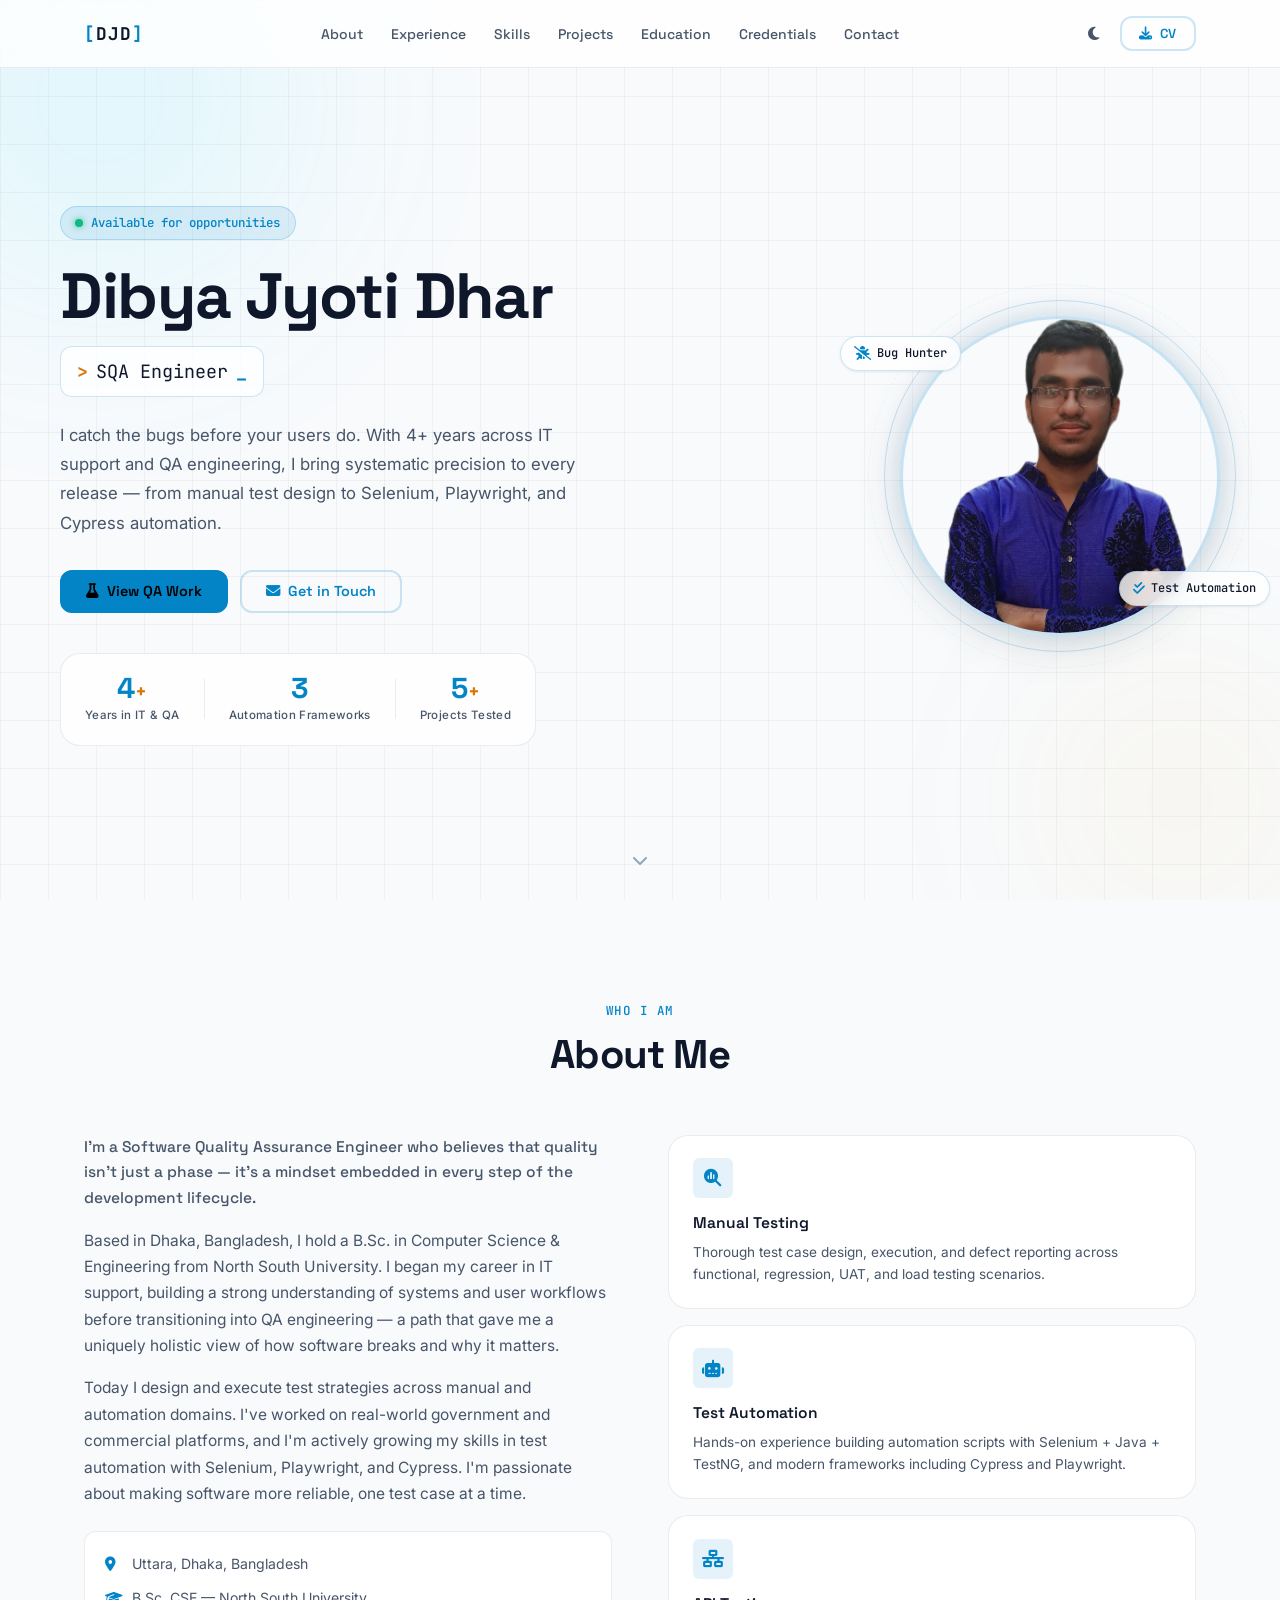
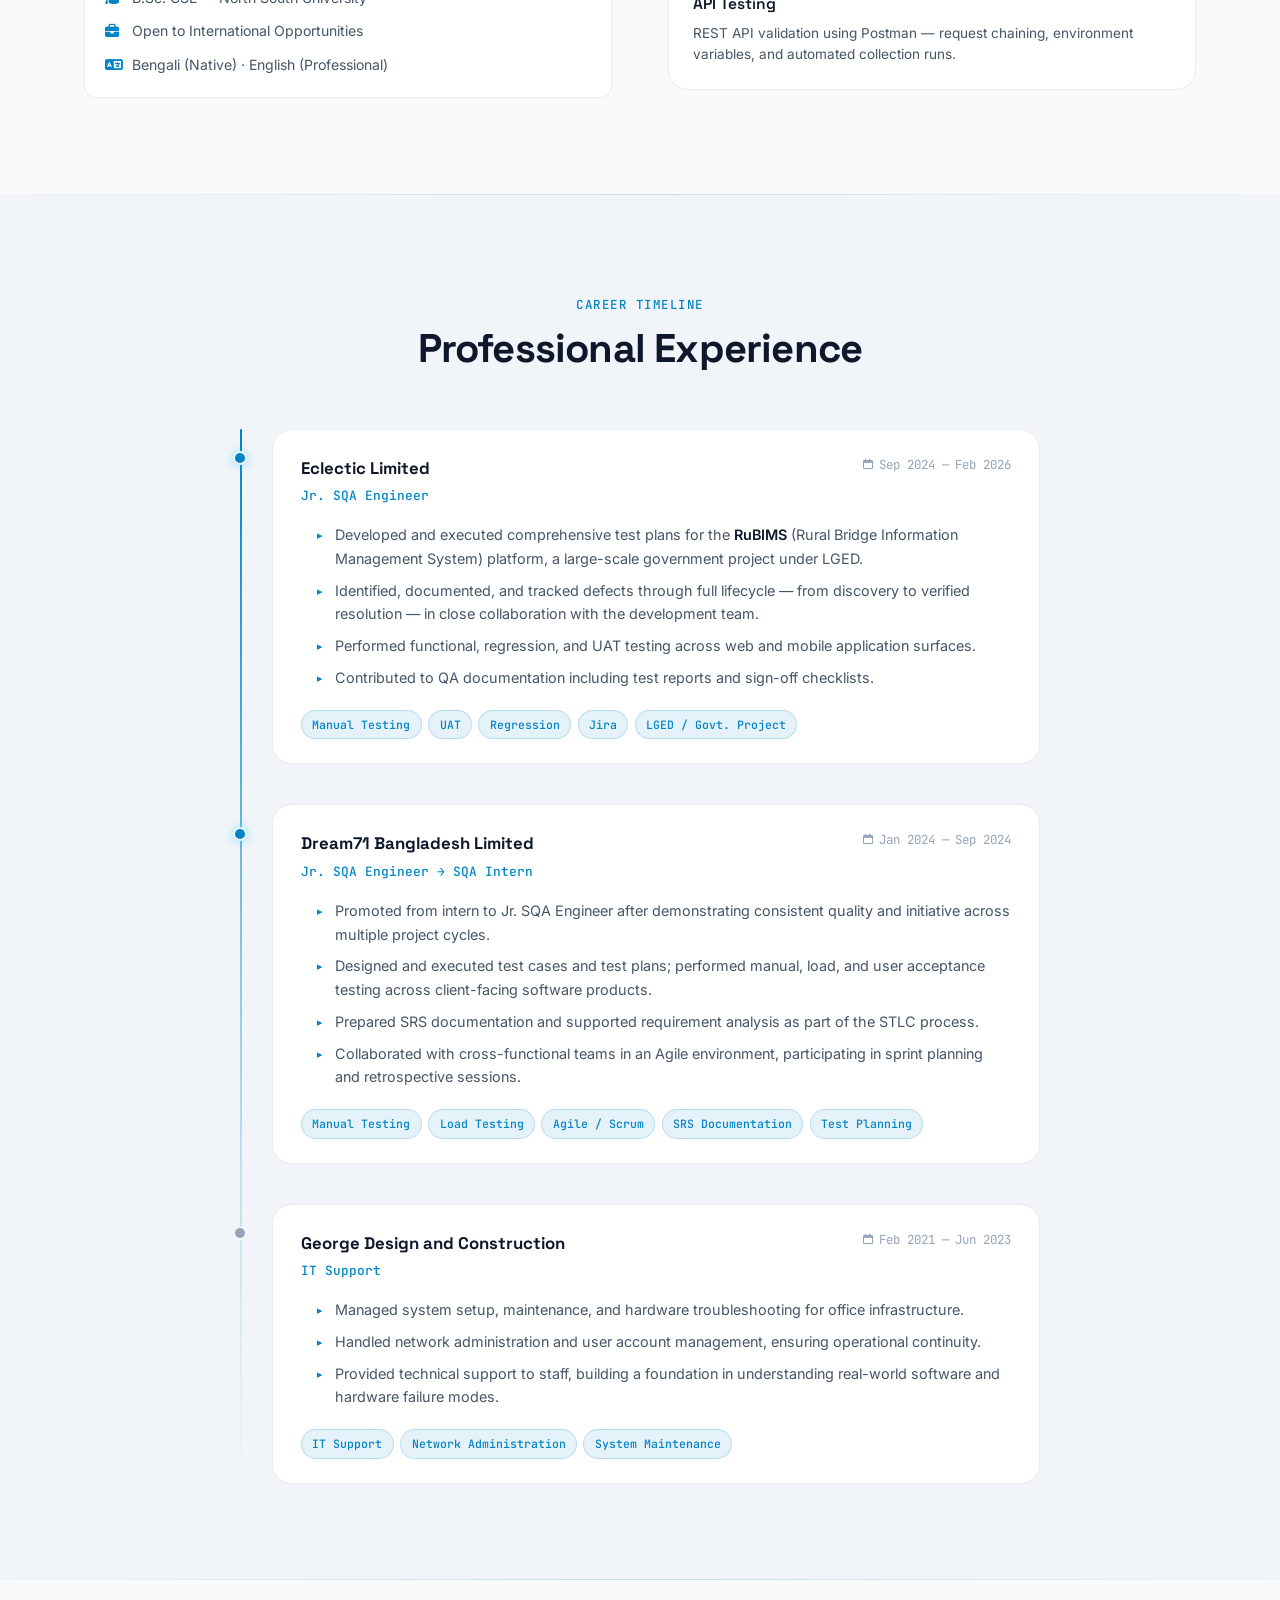
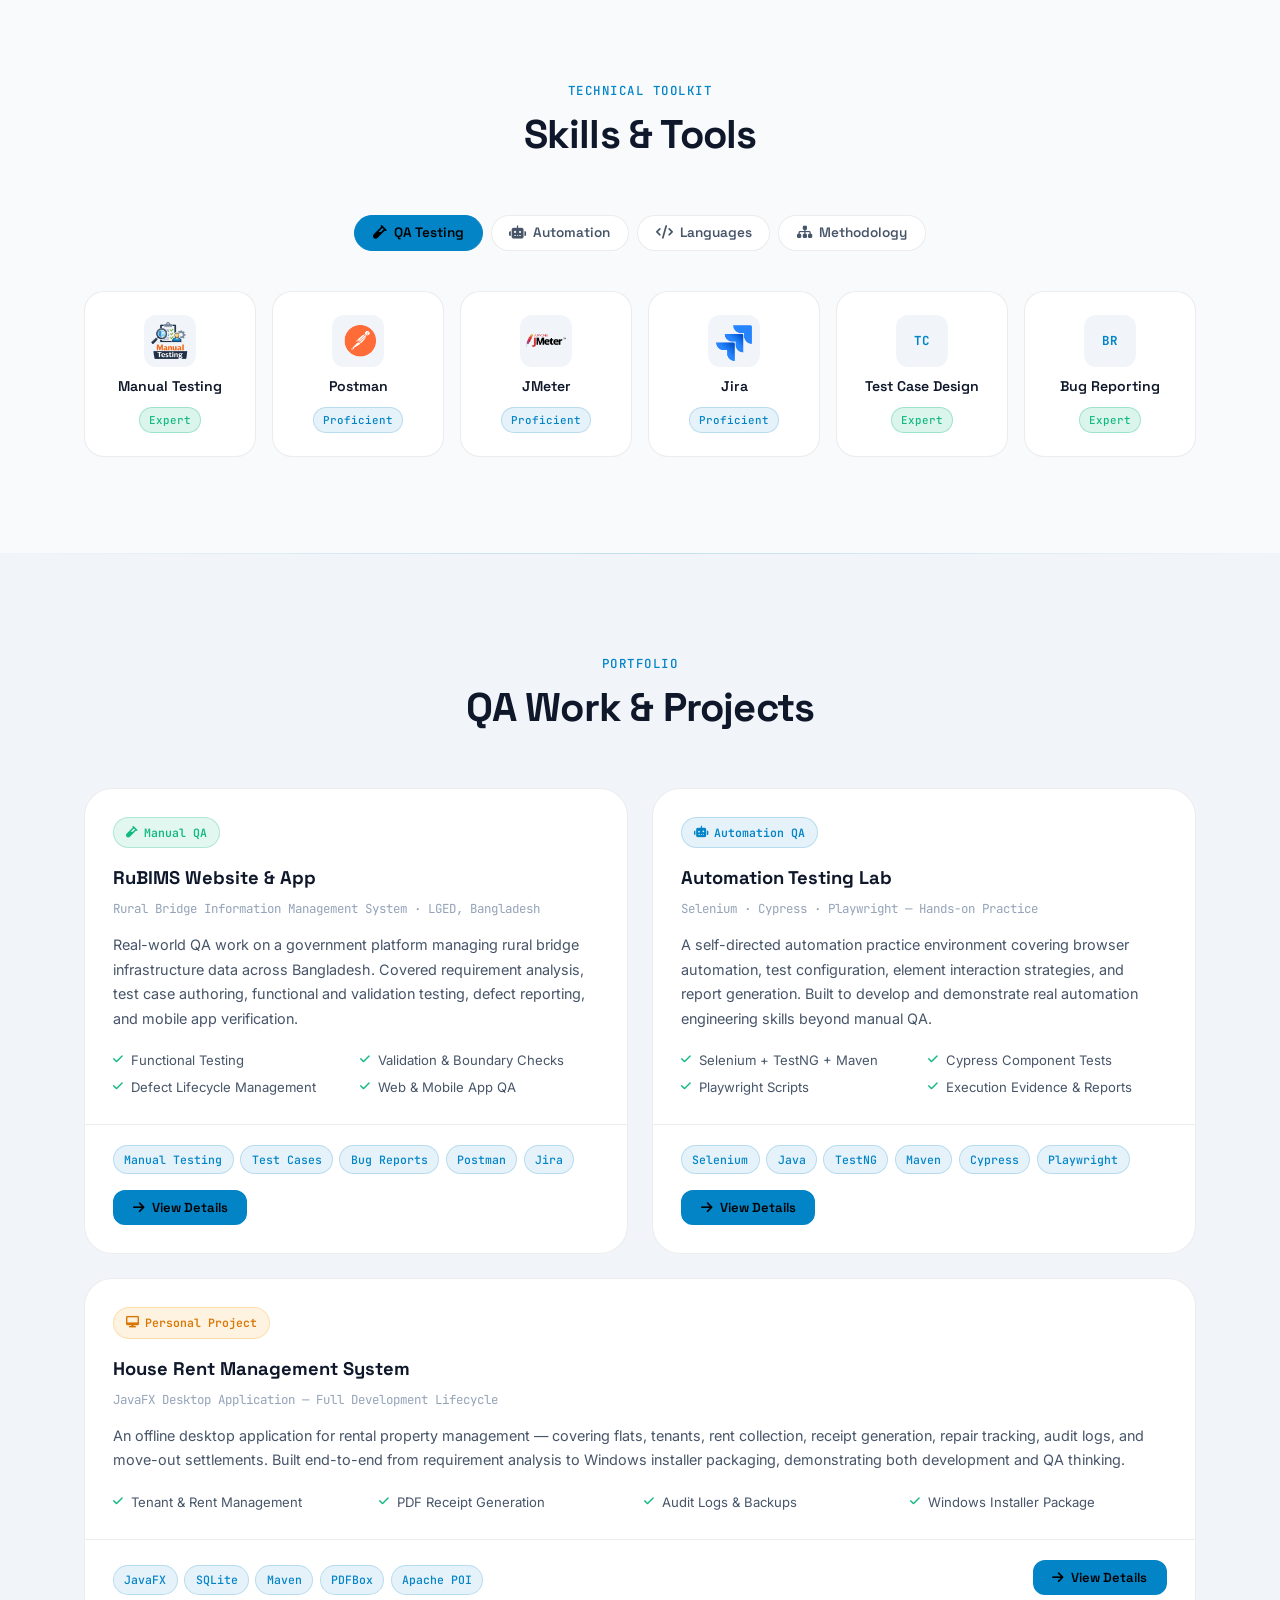
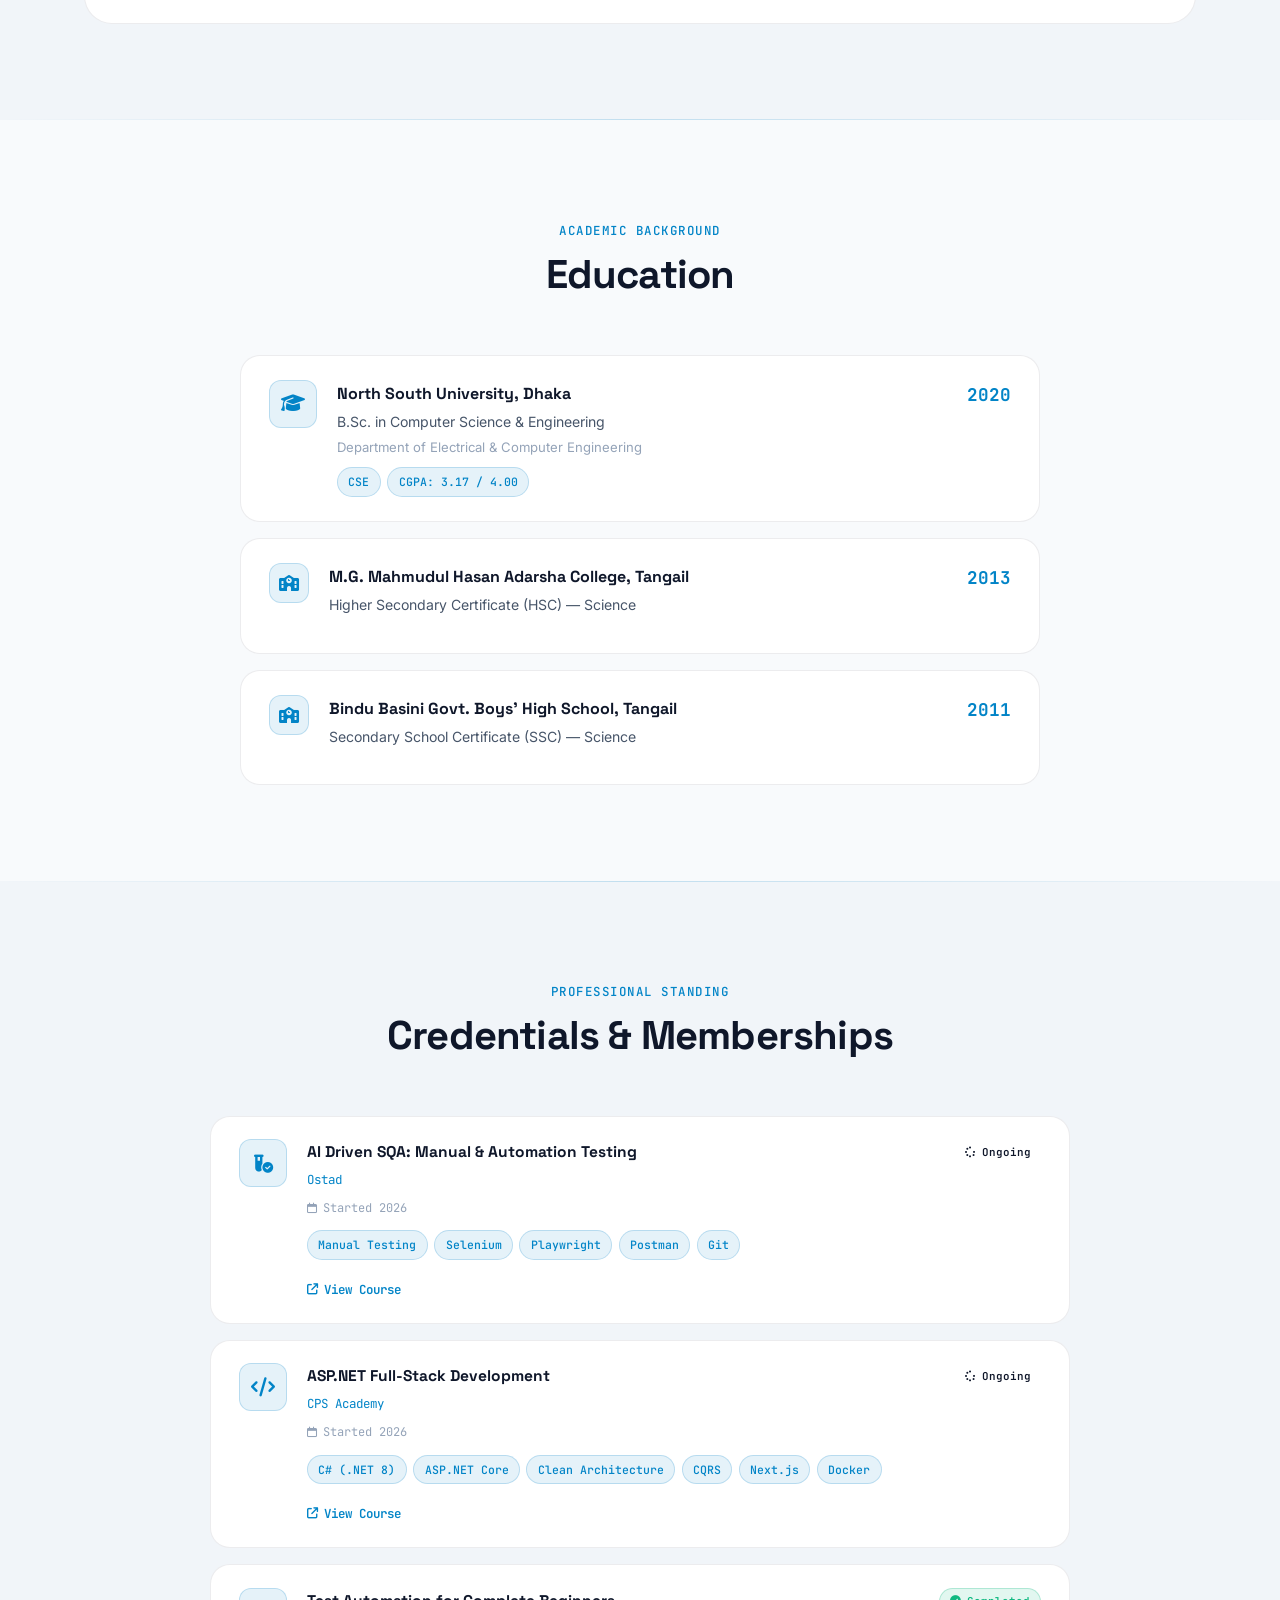
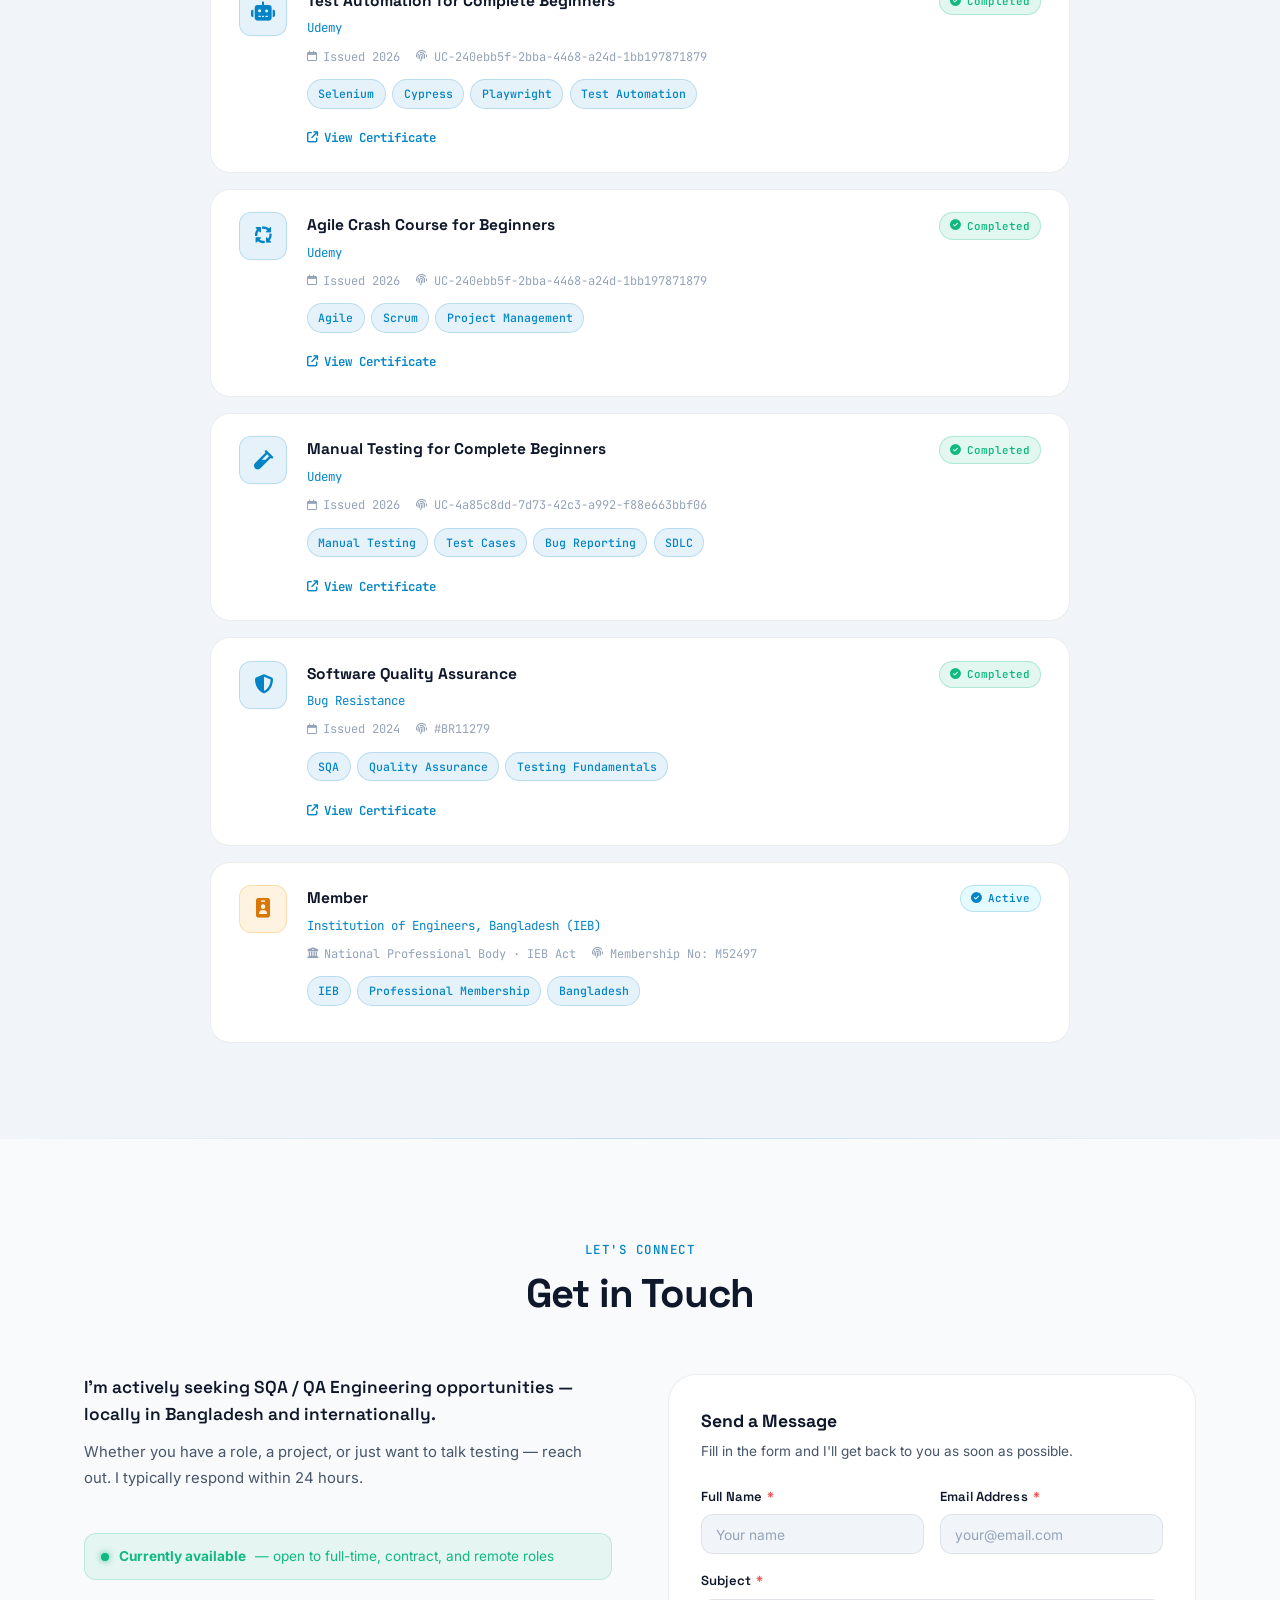
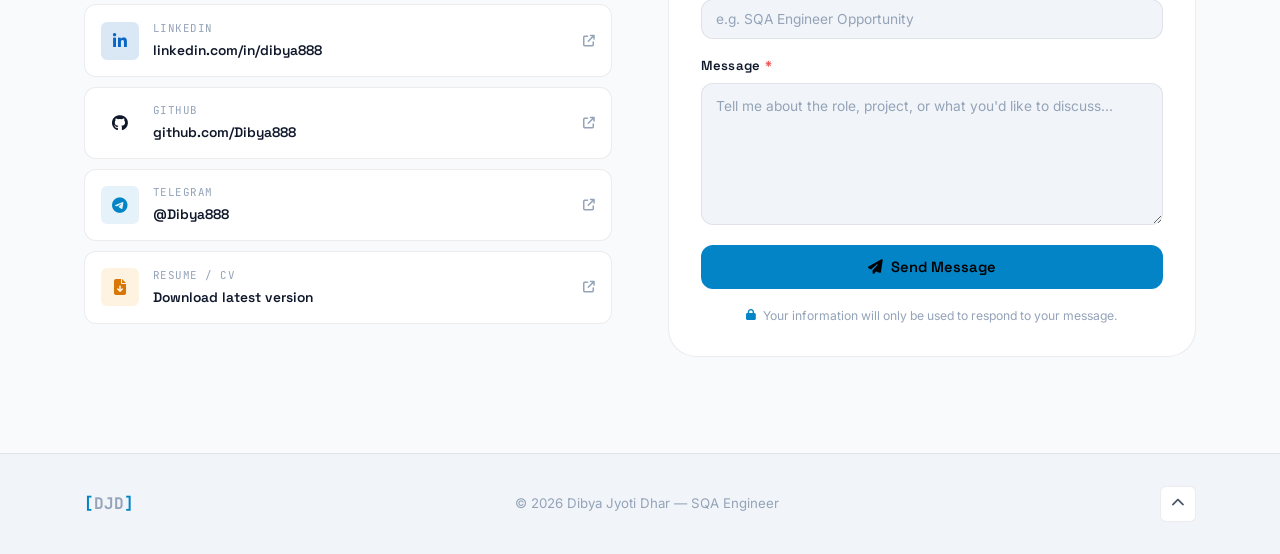
==== commit 523d04dc: "Update 7.4.4 [Updated Course List]" ====
--- a/index.html
+++ b/index.html
@@ -781,7 +781,78 @@
 
       <div class="cert-grid">
 
-        <!-- 1. Test Automation for Complete Beginners -->
+        <!-- 1. AI Driven SQA: Manual & Automation Testing -->
+        <article class="cert-card reveal-up" role="listitem">
+          <div class="cert-card-left">
+            <div class="cert-icon">
+              <i class="fa-solid fa-vial-circle-check"></i>
+            </div>
+          </div>
+          <div class="cert-card-body">
+            <div class="cert-card-header">
+              <div>
+                <h3 class="cert-title">AI Driven SQA: Manual & Automation Testing</h3>
+                <p class="cert-org">Ostad</p>
+              </div>
+              <span class="cert-badge cert-badge-ongoing">
+                <i class="fa-solid fa-spinner"></i> Ongoing
+              </span>
+            </div>
+            <div class="cert-meta-row">
+              <span class="cert-meta-item">
+                <i class="fa-regular fa-calendar" aria-hidden="true"></i> Started 2026
+              </span>
+            </div>
+            <div class="cert-tags">
+              <span class="tag">Manual Testing</span>
+              <span class="tag">Selenium</span>
+              <span class="tag">Playwright</span>
+              <span class="tag">Postman</span>
+              <span class="tag">Git</span>
+            </div>
+            <a href="https://ostad.app/course/stqa" target="_blank" rel="noopener" class="cert-link">
+              <i class="fa-solid fa-arrow-up-right-from-square"></i> View Course
+            </a>
+          </div>
+        </article>
+
+        <!-- 2. ASP.NET Full-Stack Development Course -->
+        <article class="cert-card reveal-up" role="listitem">
+          <div class="cert-card-left">
+            <div class="cert-icon">
+              <i class="fa-solid fa-code"></i>
+            </div>
+          </div>
+          <div class="cert-card-body">
+            <div class="cert-card-header">
+              <div>
+                <h3 class="cert-title">ASP.NET Full-Stack Development</h3>
+                <p class="cert-org">CPS Academy</p>
+              </div>
+              <span class="cert-badge cert-badge-ongoing">
+                <i class="fa-solid fa-spinner"></i> Ongoing
+              </span>
+            </div>
+            <div class="cert-meta-row">
+              <span class="cert-meta-item">
+                <i class="fa-regular fa-calendar" aria-hidden="true"></i> Started 2026
+              </span>
+            </div>
+            <div class="cert-tags">
+              <span class="tag">C# (.NET 8)</span>
+              <span class="tag">ASP.NET Core</span>
+              <span class="tag">Clean Architecture</span>
+              <span class="tag">CQRS</span>
+              <span class="tag">Next.js</span>
+              <span class="tag">Docker</span>
+            </div>
+            <a href="https://www.cpsacademy.io/asp-net" target="_blank" rel="noopener" class="cert-link">
+              <i class="fa-solid fa-arrow-up-right-from-square"></i> View Course
+            </a>
+          </div>
+        </article>
+
+        <!-- 3. Test Automation for Complete Beginners -->
         <article class="cert-card reveal-up" role="listitem">
           <div class="cert-card-left">
             <div class="cert-icon">
@@ -818,7 +889,7 @@
           </div>
         </article>
 
-        <!-- 2. Agile Crash Course for Beginners -->
+        <!-- 4. Agile Crash Course for Beginners -->
         <article class="cert-card reveal-up" style="--delay:0.05s" role="listitem">
           <div class="cert-card-left">
             <div class="cert-icon">
@@ -854,7 +925,7 @@
           </div>
         </article>
 
-        <!-- 3. Manual Testing for Complete Beginners -->
+        <!-- 5. Manual Testing for Complete Beginners -->
         <article class="cert-card reveal-up" style="--delay:0.1s" role="listitem">
           <div class="cert-card-left">
             <div class="cert-icon">
@@ -891,7 +962,7 @@
           </div>
         </article>
 
-        <!-- 4. Software Quality Assurance — Bug Resistance -->
+        <!-- 6. Software Quality Assurance — Bug Resistance -->
         <article class="cert-card reveal-up" style="--delay:0.15s" role="listitem">
           <div class="cert-card-left">
             <div class="cert-icon">
@@ -927,7 +998,7 @@
           </div>
         </article>
 
-        <!-- 5. IEB Membership -->
+        <!-- 7. IEB Membership -->
         <article class="cert-card reveal-up" style="--delay:0.2s" role="listitem">
           <div class="cert-card-left">
             <div class="cert-icon cert-icon-ieb">
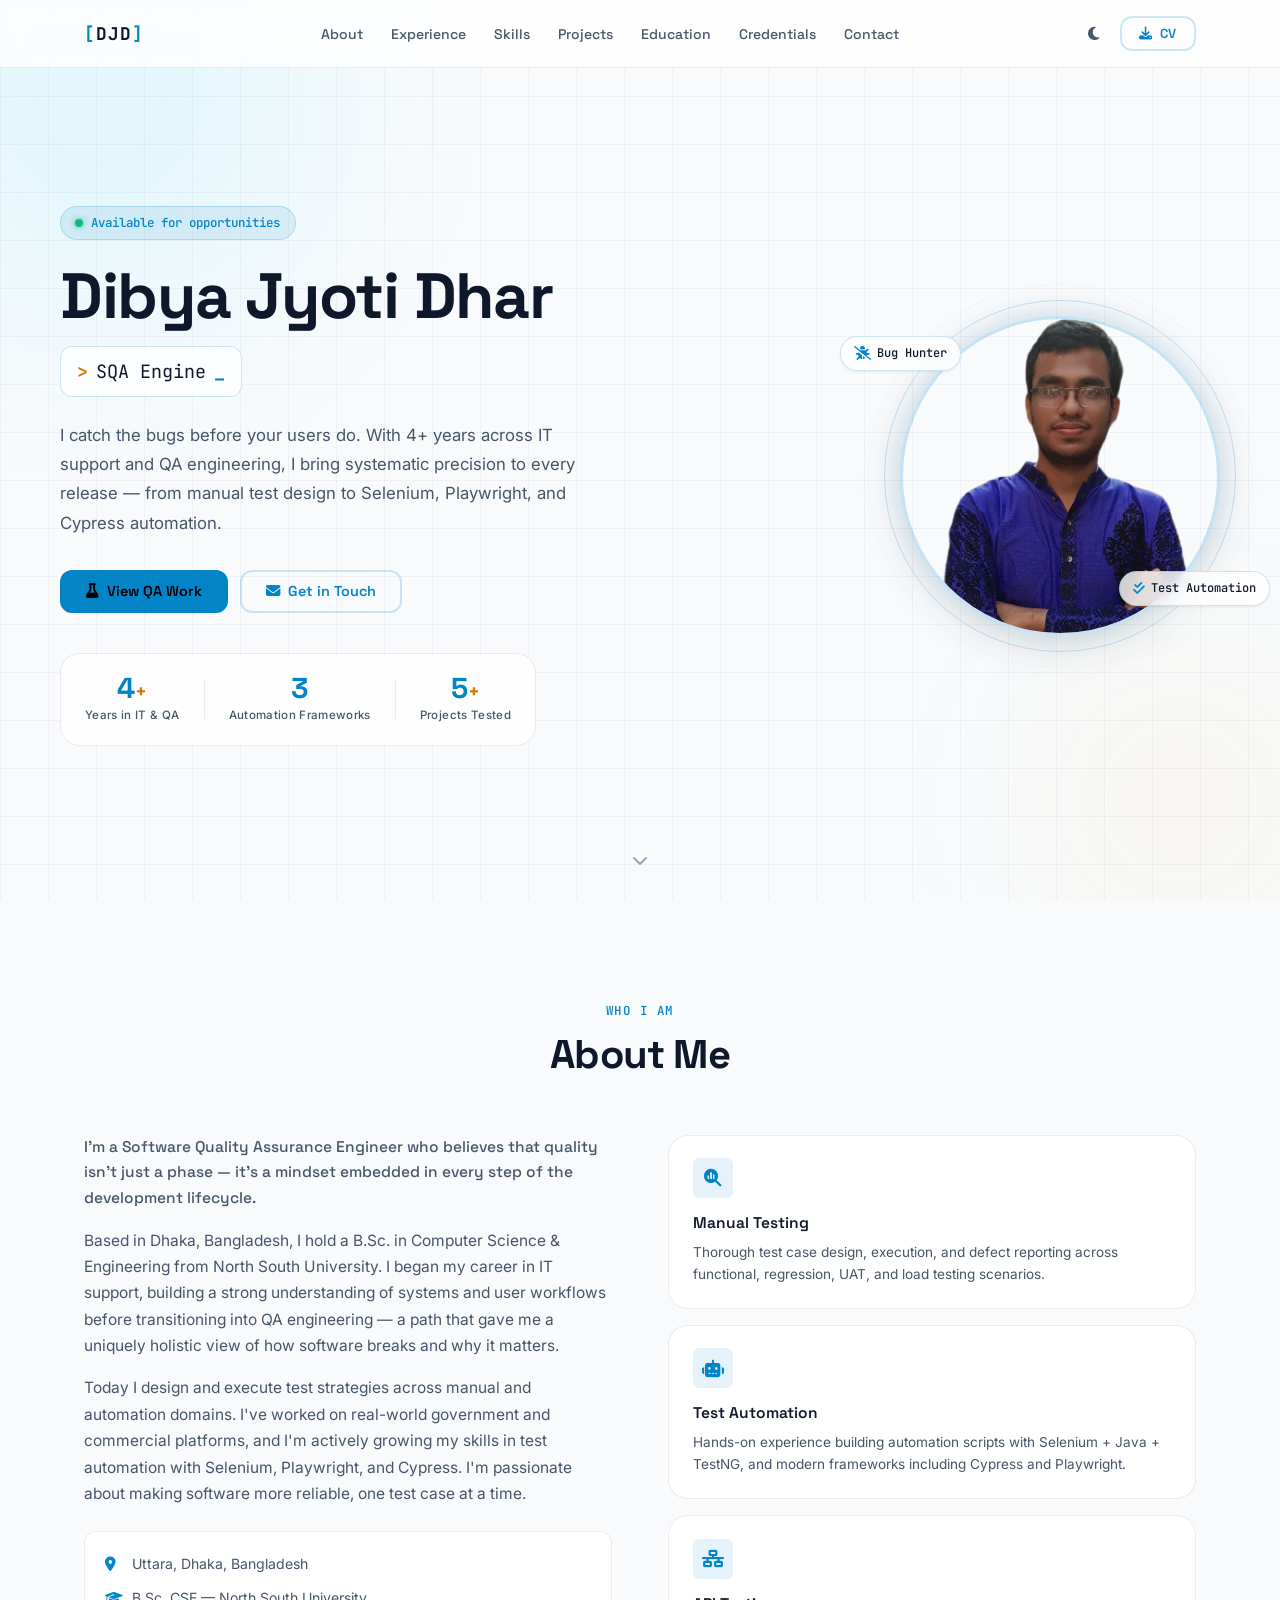
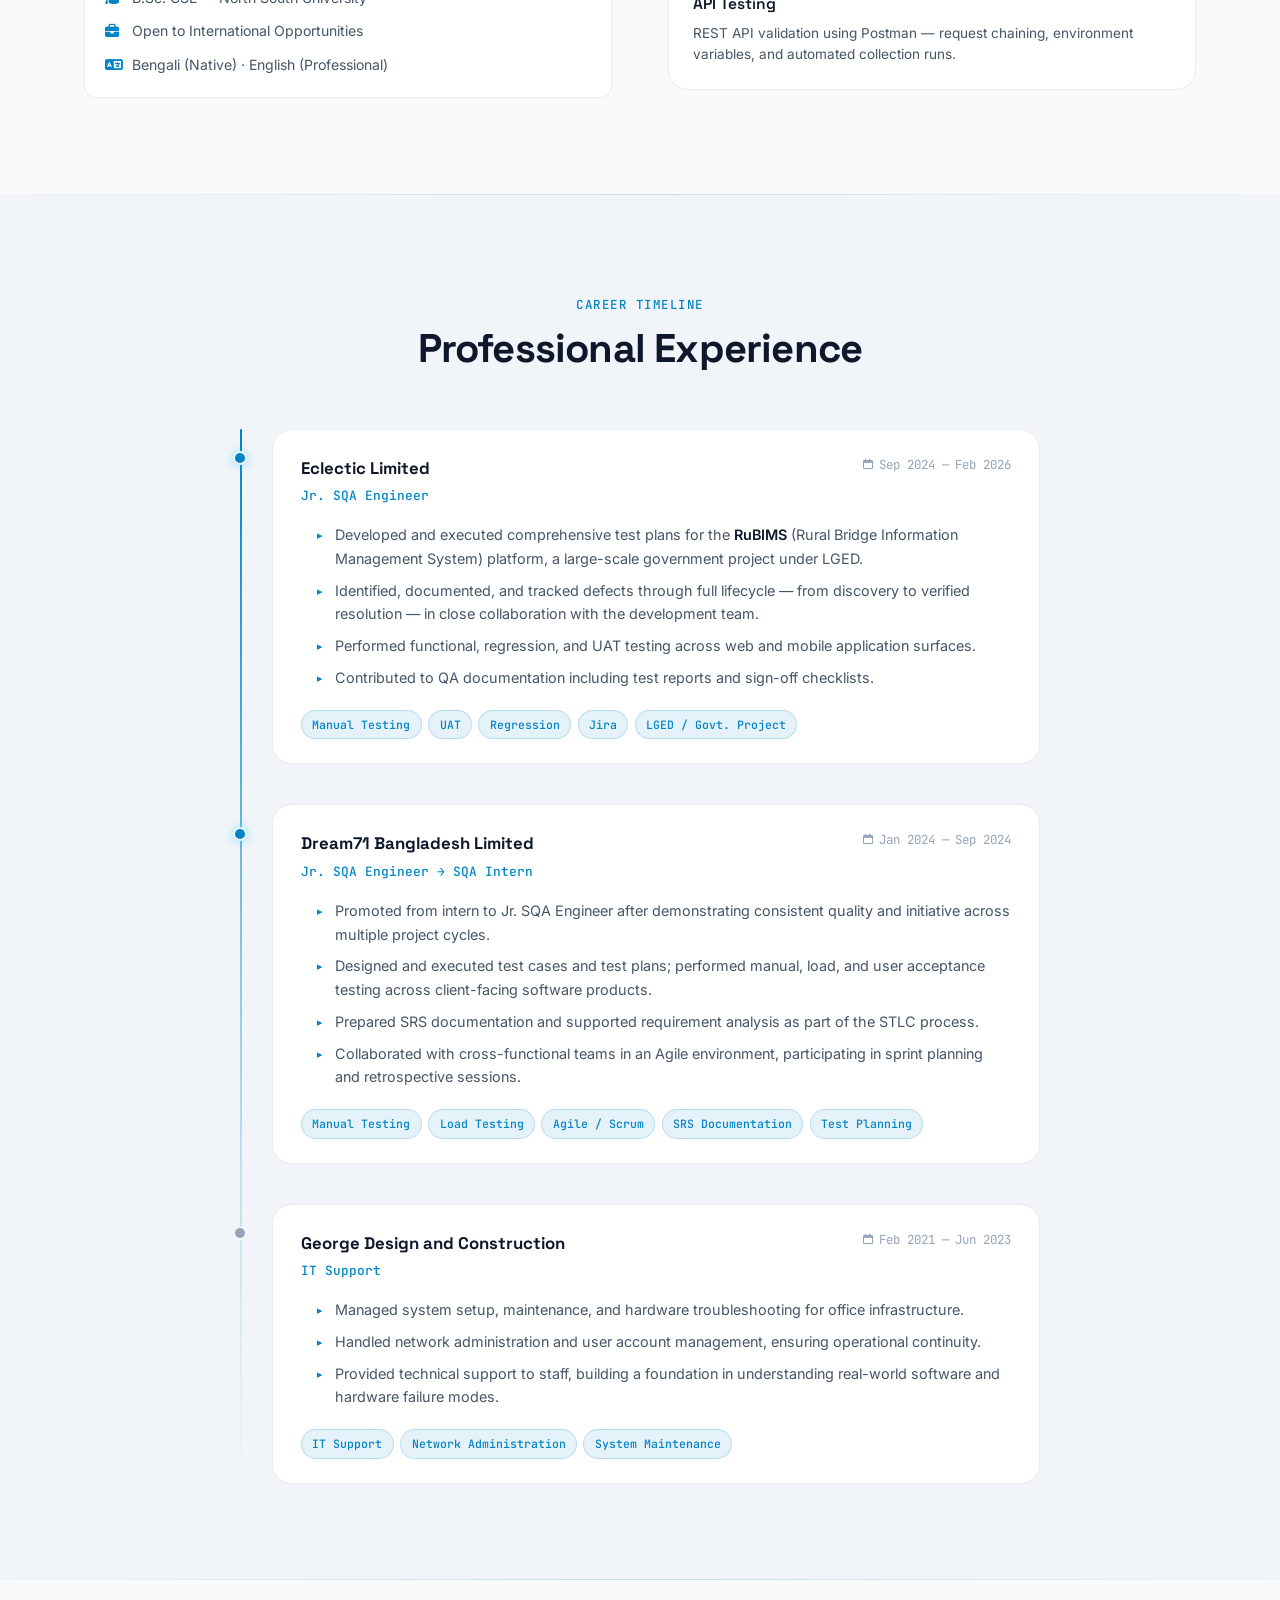
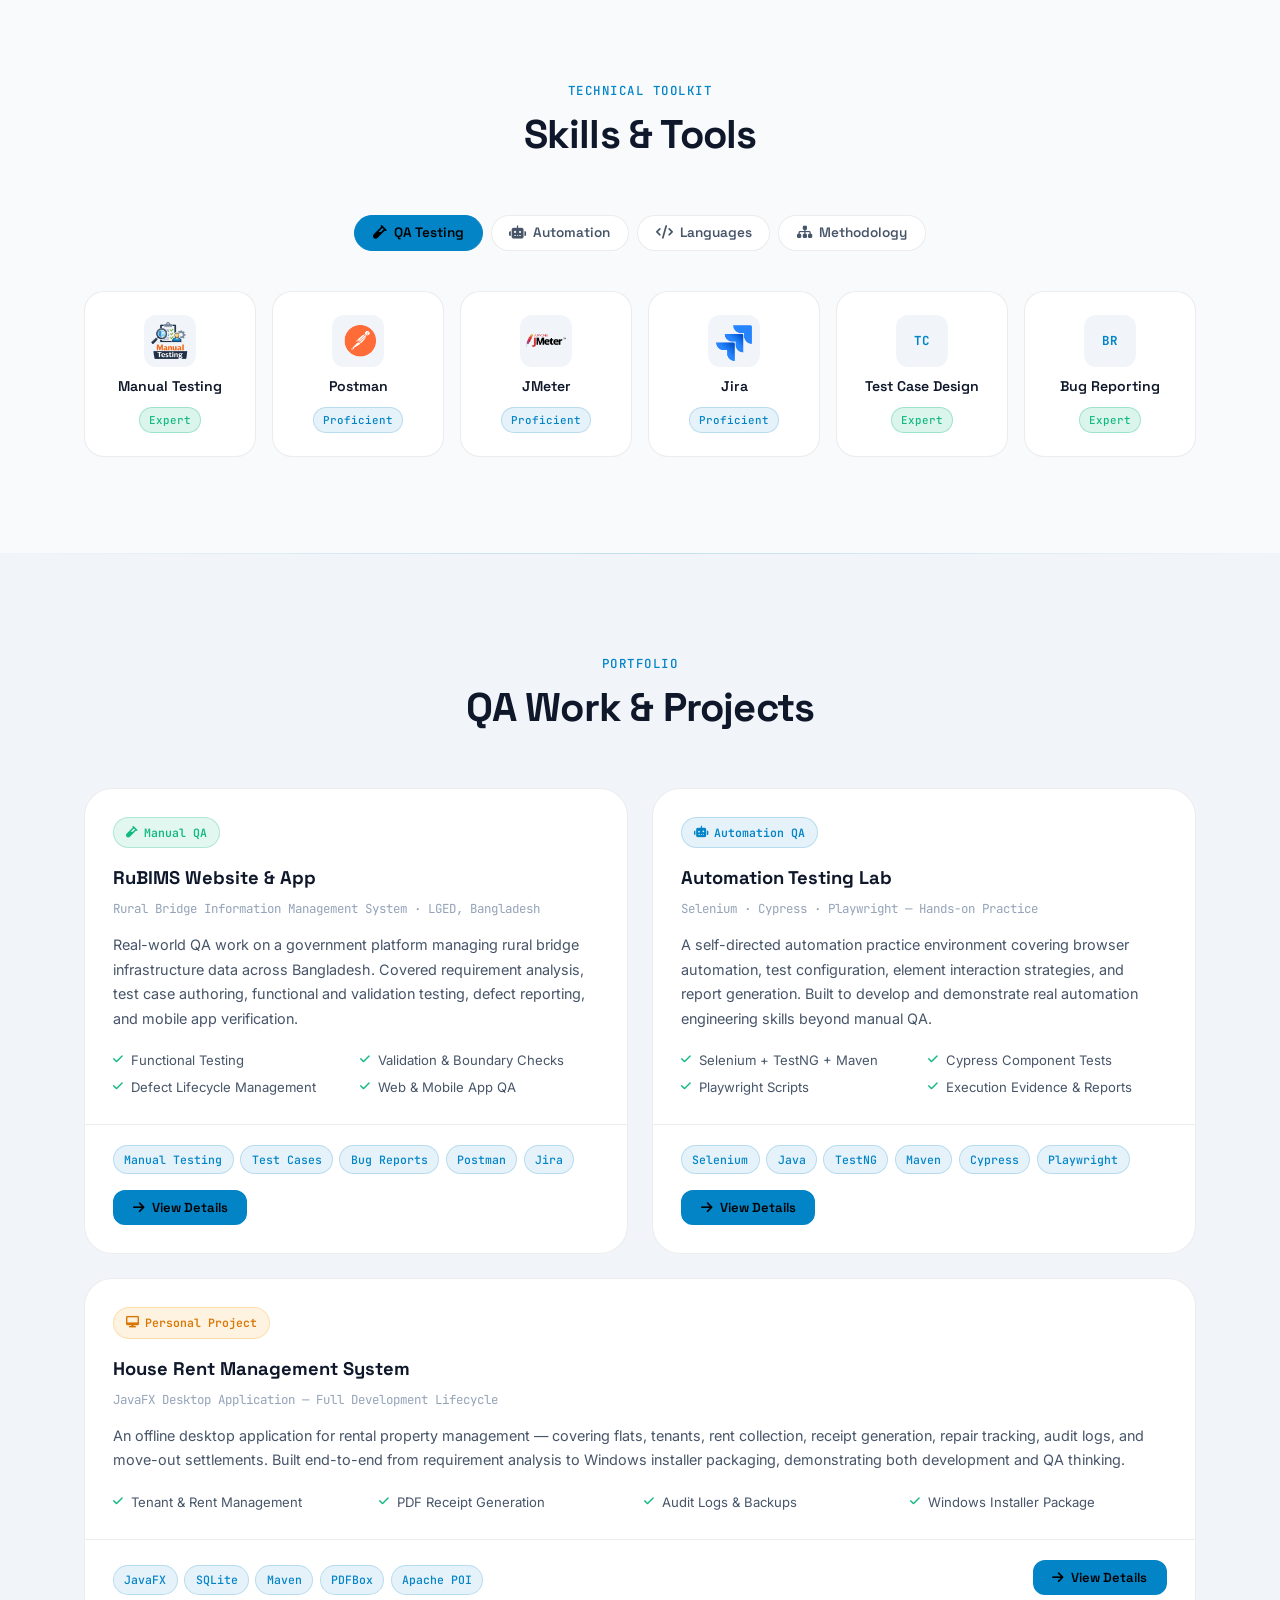
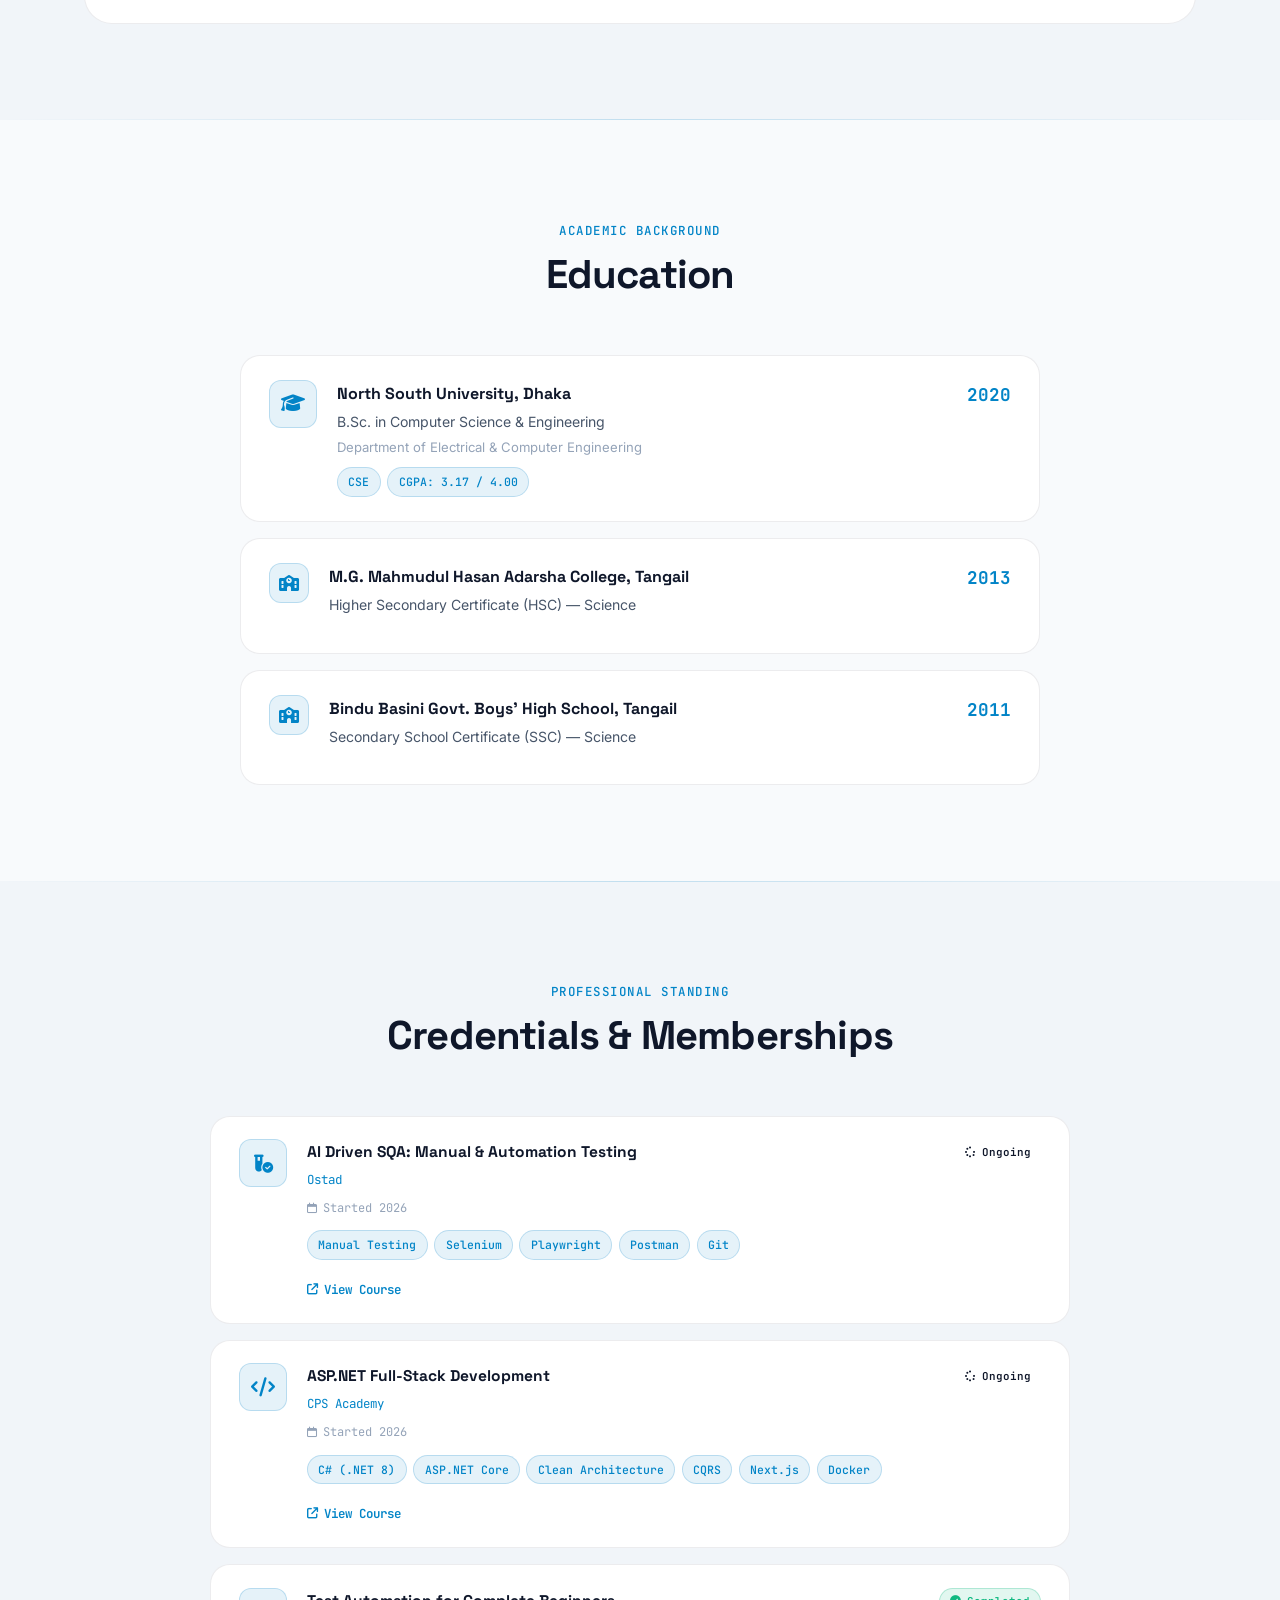
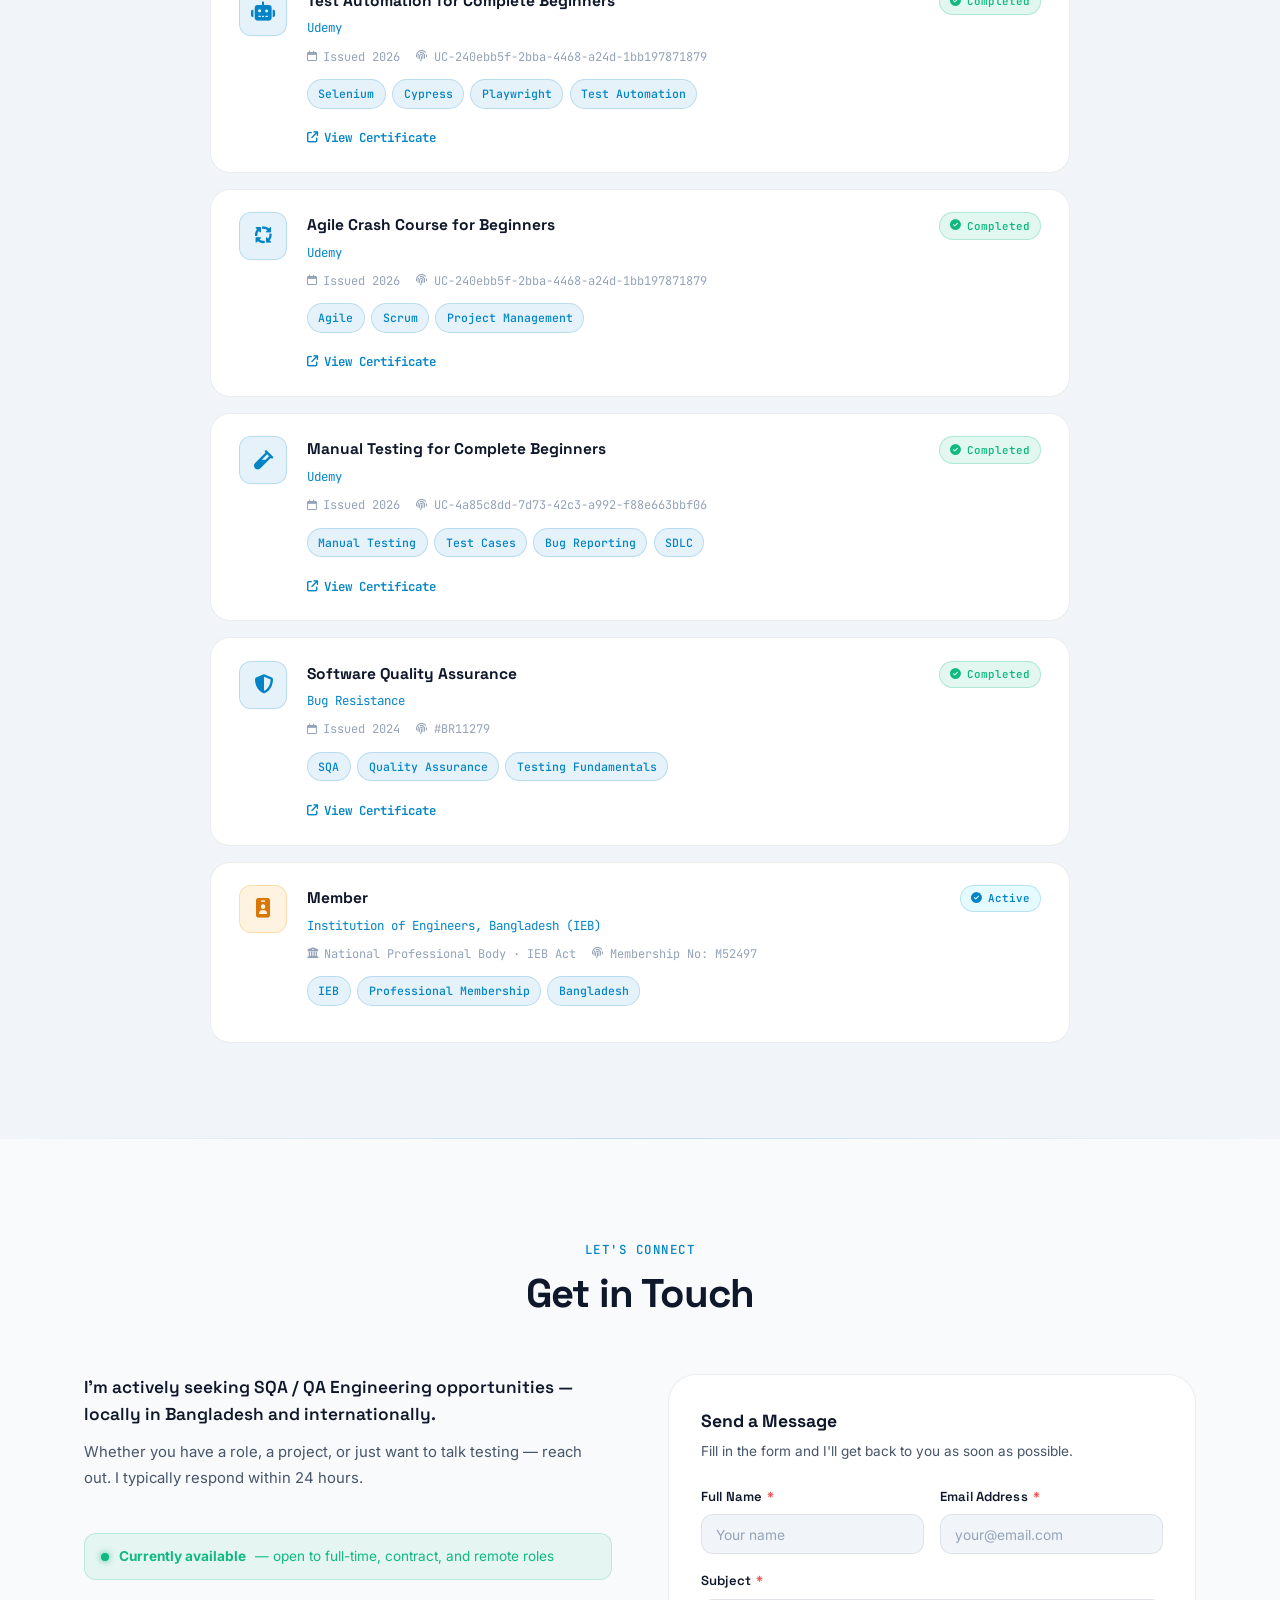
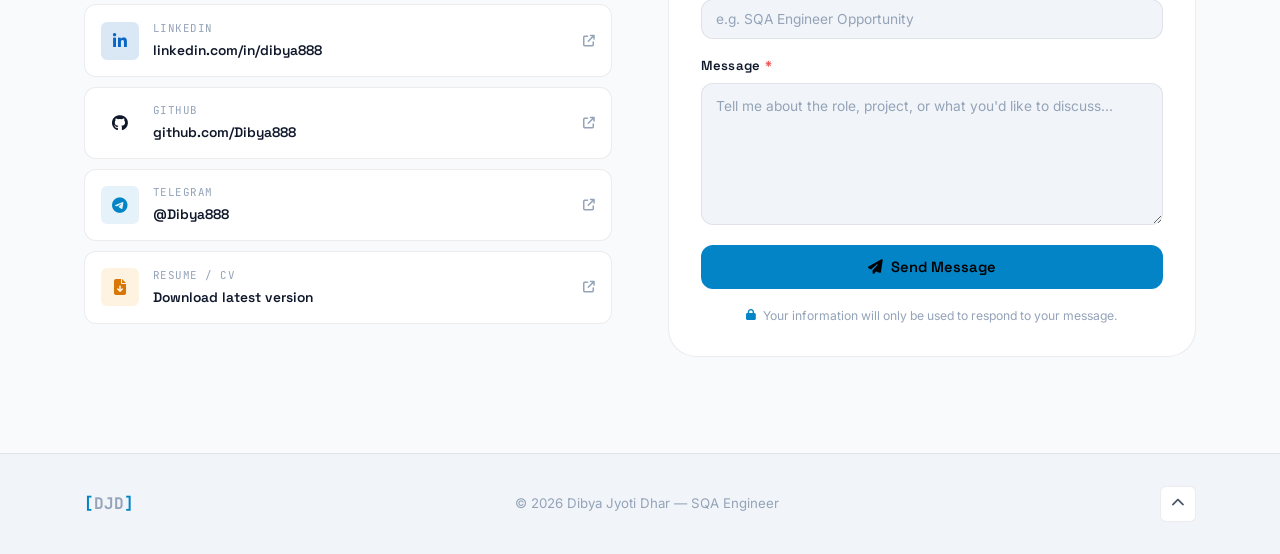
==== commit ee1d3b9c: "Made some adjustment in FormSpree" ====
--- a/index.html
+++ b/index.html
@@ -1191,11 +1191,7 @@
                 Your information will only be used to respond to your message.
               </p>
 
-              <!-- Success / error feedback -->
-              <div class="form-feedback form-success" id="formSuccess" role="alert" hidden>
-                <i class="fa-solid fa-circle-check" aria-hidden="true"></i>
-                <span>Message sent! I'll get back to you within 24 hours.</span>
-              </div>
+              <!-- Error feedback (success is shown via the popup modal below) -->
               <div class="form-feedback form-error" id="formError" role="alert" hidden>
                 <i class="fa-solid fa-circle-exclamation" aria-hidden="true"></i>
                 <span>Something went wrong. Please try again or email me directly.</span>
@@ -1228,6 +1224,32 @@
     </div>
   </footer>
 
+  <!-- ═══════════════════════════════════════
+       CONTACT SUCCESS MODAL
+  ═══════════════════════════════════════ -->
+  <div class="modal-overlay" id="successModalOverlay" hidden>
+    <div
+      class="modal-box"
+      id="successModalBox"
+      role="dialog"
+      aria-modal="true"
+      aria-labelledby="successModalTitle"
+      aria-describedby="successModalDesc"
+      tabindex="-1"
+    >
+      <div class="modal-icon">
+        <i class="fa-solid fa-circle-check" aria-hidden="true"></i>
+      </div>
+      <h3 class="modal-title" id="successModalTitle">Message Sent!</h3>
+      <p class="modal-desc" id="successModalDesc">
+        Thanks for reaching out — I'll get back to you within 24 hours.
+      </p>
+      <button type="button" class="btn btn-primary modal-close-btn" id="successModalCloseBtn">
+        OK
+      </button>
+    </div>
+  </div>
+
   <script src="js/main.js"></script>
 </body>
 </html>
--- a/css/style.css
+++ b/css/style.css
@@ -1886,6 +1886,80 @@
 }
 
 /* ═══════════════════════════════════════════════════════
+   CONTACT SUCCESS MODAL
+═══════════════════════════════════════════════════════ */
+.modal-overlay {
+  position: fixed;
+  inset: 0;
+  z-index: 2000;
+  display: flex;
+  align-items: center;
+  justify-content: center;
+  padding: 1.5rem;
+  background: rgba(2, 6, 15, 0.65);
+  backdrop-filter: blur(6px);
+  -webkit-backdrop-filter: blur(6px);
+  opacity: 0;
+  transition: opacity var(--transition);
+}
+.modal-overlay[hidden] { display: none; }
+.modal-overlay.is-open { opacity: 1; }
+
+.modal-box {
+  background: var(--bg-card);
+  border: 1px solid var(--border);
+  border-radius: var(--radius-xl);
+  box-shadow: var(--shadow-lg);
+  padding: 2.25rem 2rem 2rem;
+  max-width: 380px;
+  width: 100%;
+  text-align: center;
+  transform: translateY(16px) scale(0.96);
+  transition: transform var(--transition);
+  outline: none;
+}
+.modal-overlay.is-open .modal-box {
+  transform: translateY(0) scale(1);
+}
+
+.modal-icon {
+  width: 56px;
+  height: 56px;
+  margin: 0 auto 1.1rem;
+  border-radius: var(--radius-full);
+  background: rgba(16, 185, 129, 0.12);
+  display: flex;
+  align-items: center;
+  justify-content: center;
+  font-size: 1.6rem;
+  color: var(--accent-green);
+}
+
+.modal-title {
+  font-family: var(--font-display);
+  font-size: 1.25rem;
+  font-weight: 700;
+  color: var(--text-primary);
+  margin-bottom: 0.5rem;
+}
+
+.modal-desc {
+  font-size: 0.9rem;
+  color: var(--text-secondary);
+  line-height: 1.6;
+  margin-bottom: 1.5rem;
+}
+
+.modal-close-btn {
+  width: 100%;
+  justify-content: center;
+}
+
+@media (max-width: 480px) {
+  .modal-box { padding: 1.75rem 1.5rem 1.5rem; }
+}
+
+/* ═══════════════════════════════════════════════════════
    CERTIFICATIONS & MEMBERSHIPS
 ═══════════════════════════════════════════════════════ */
 .cert-grid {
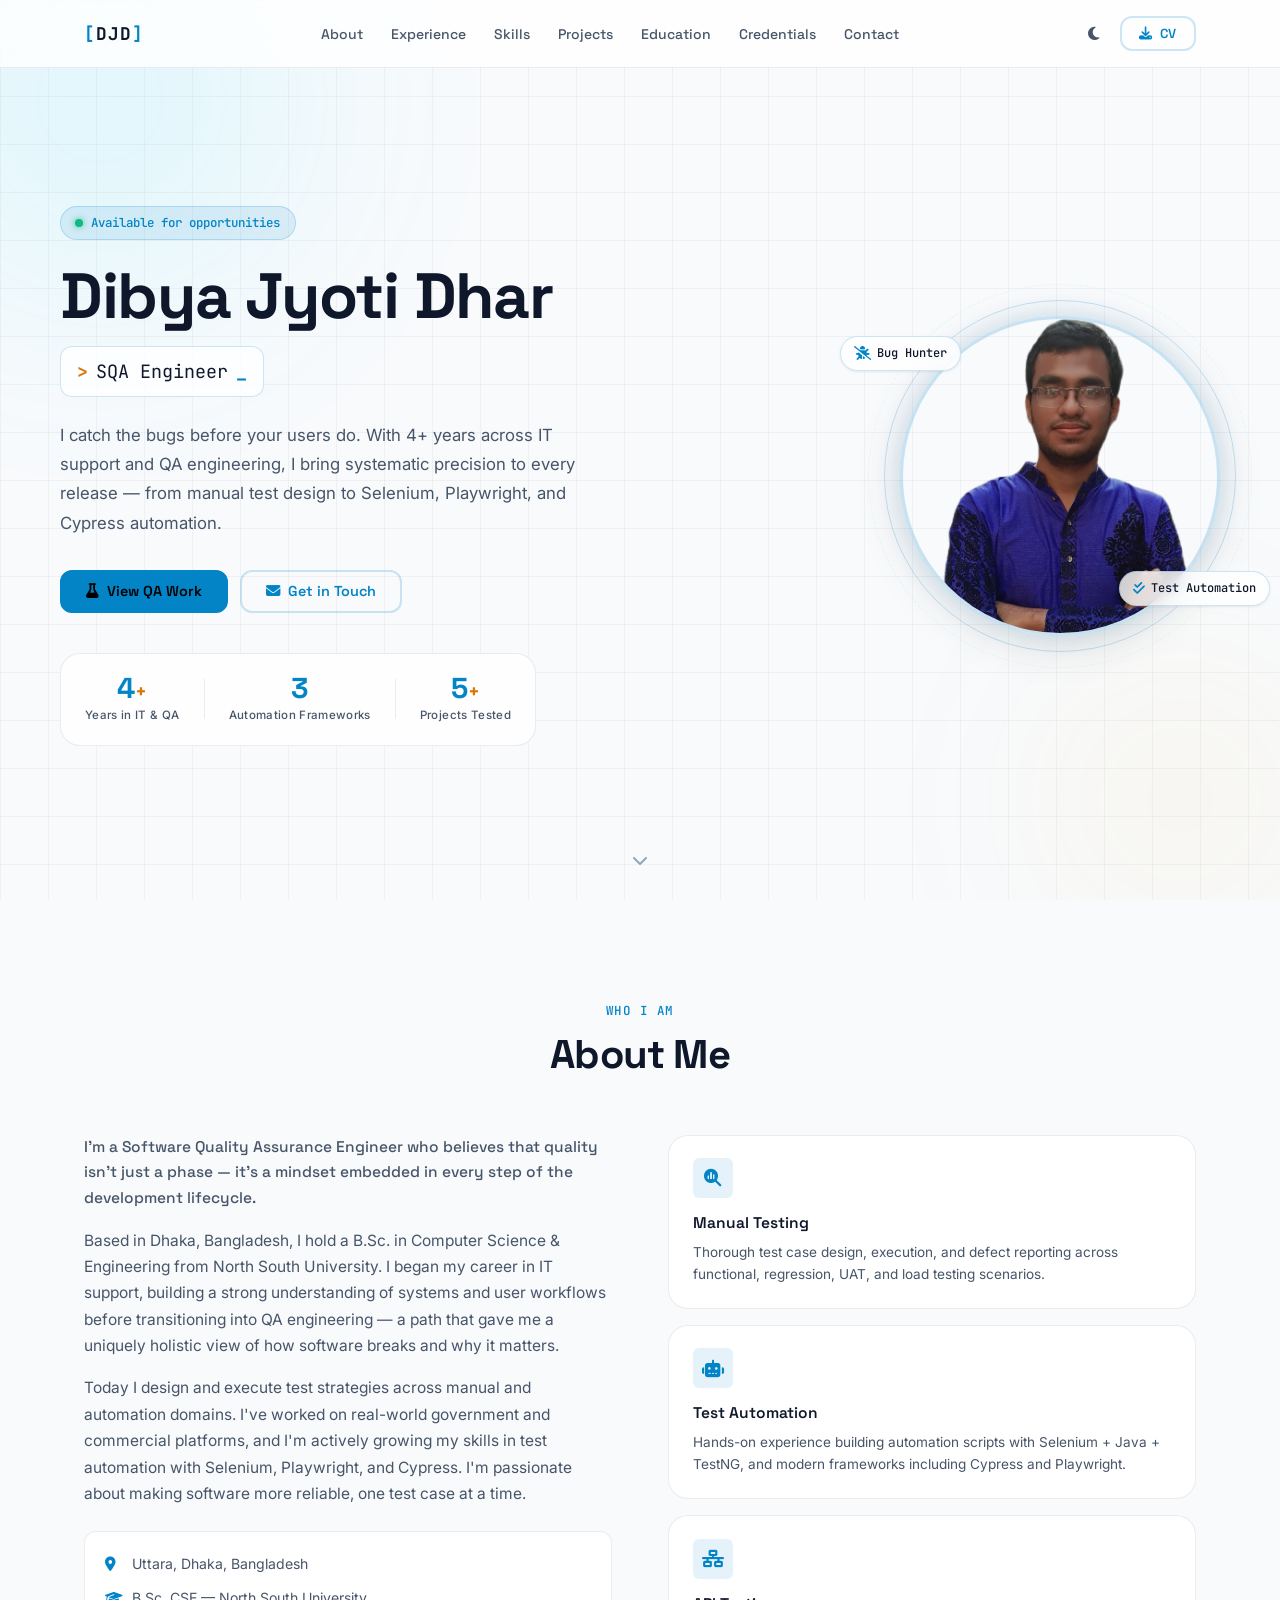
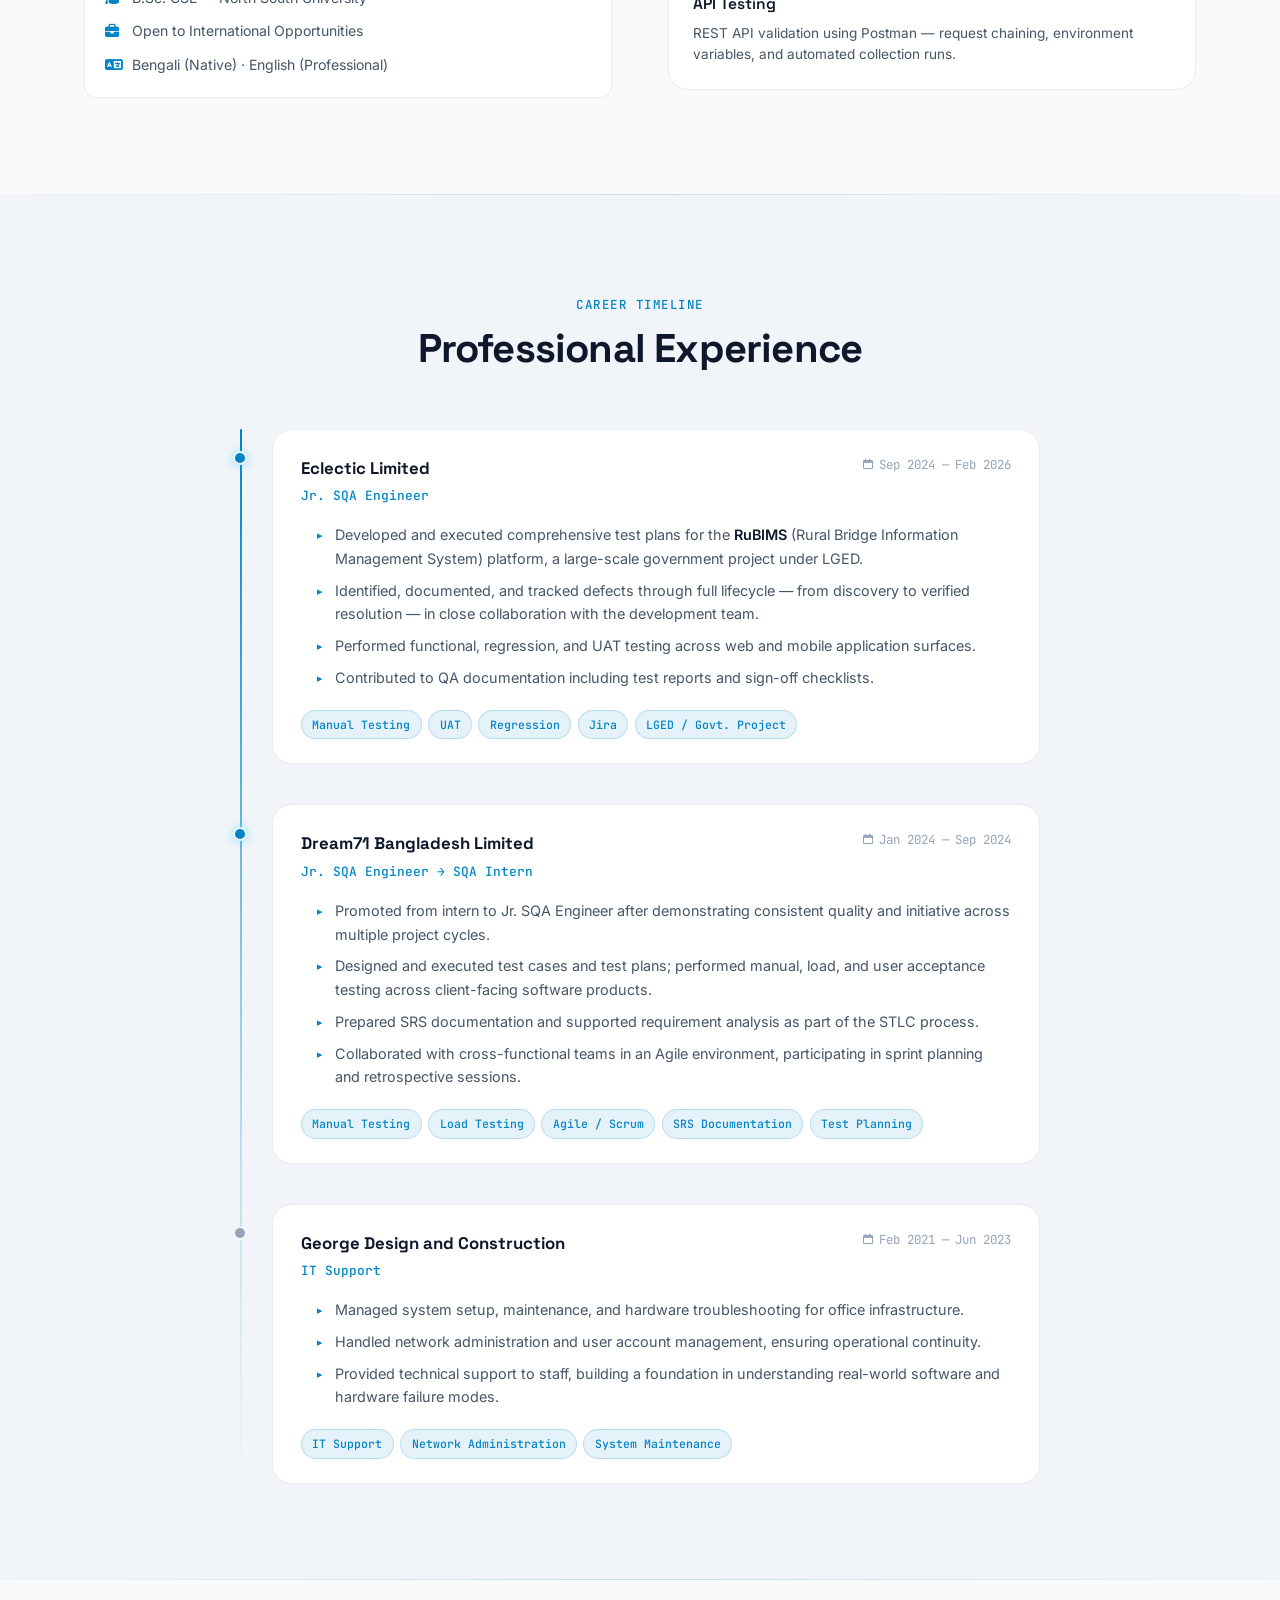
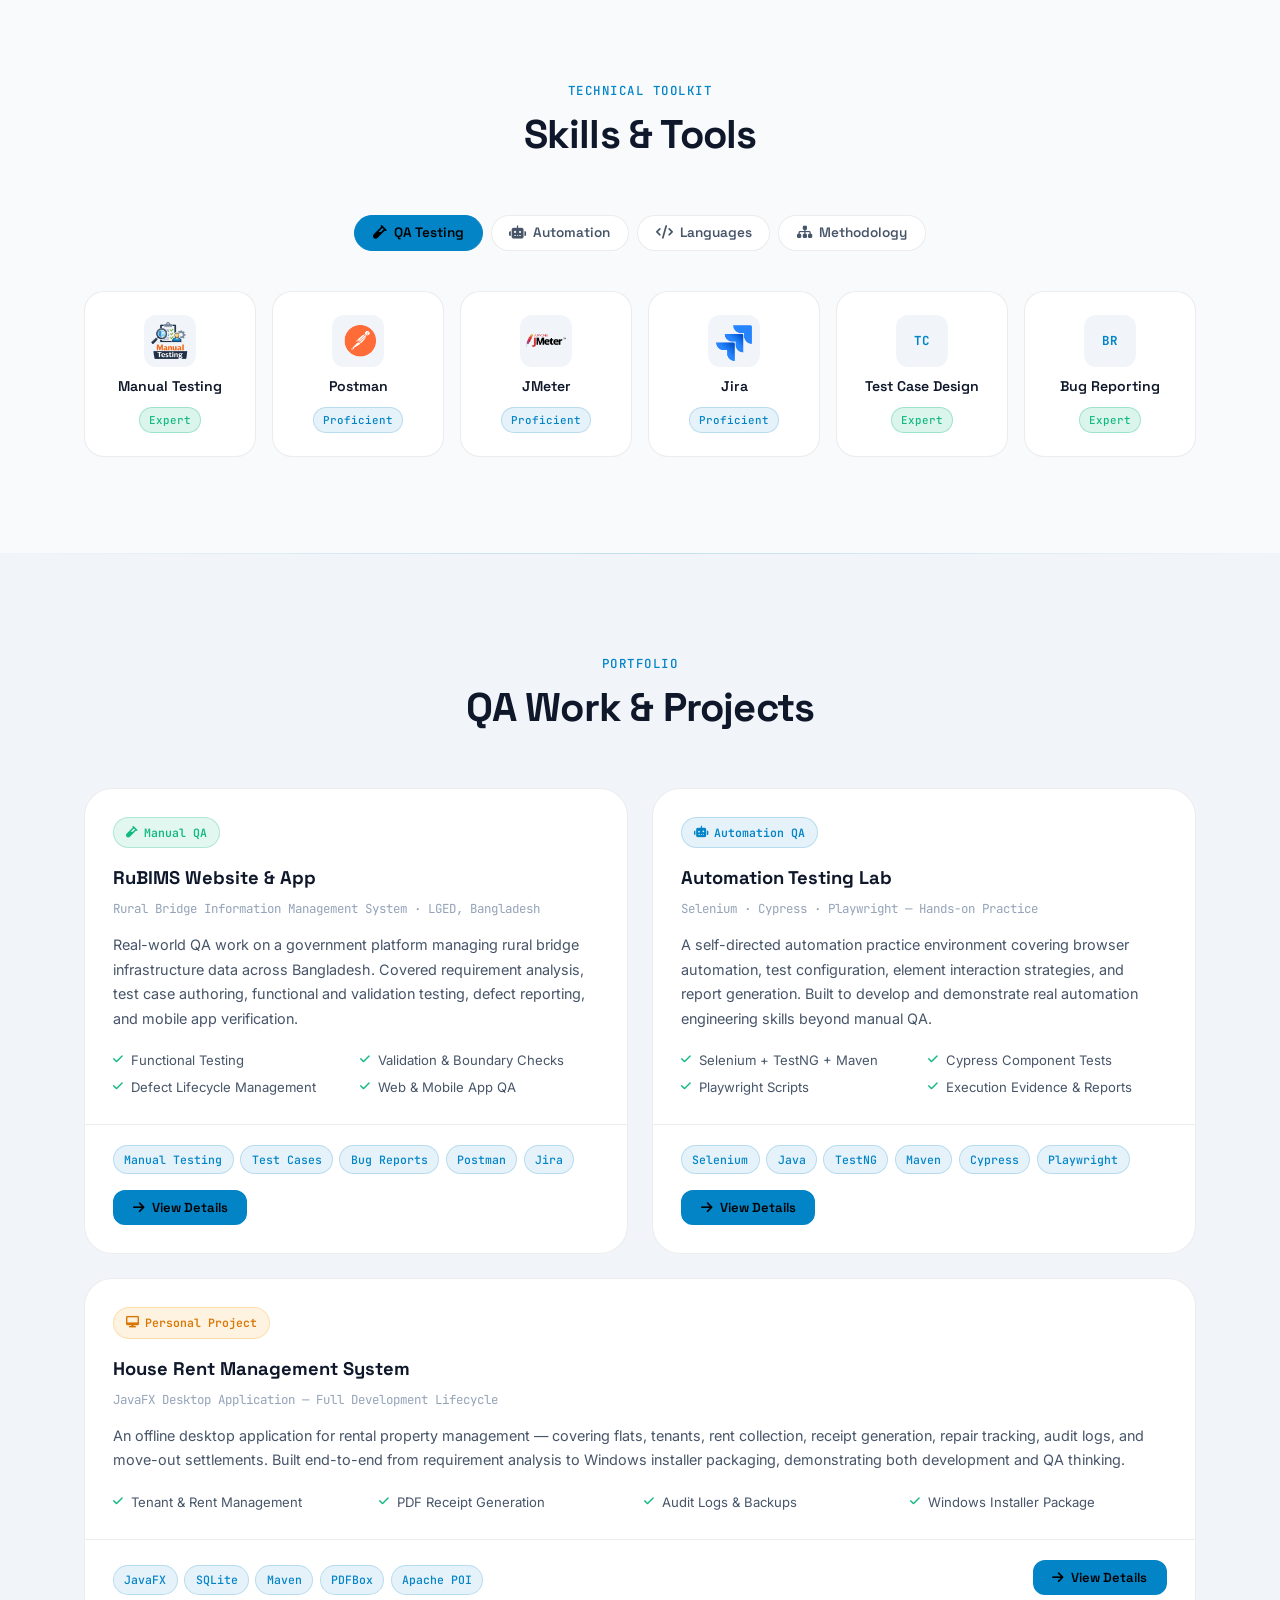
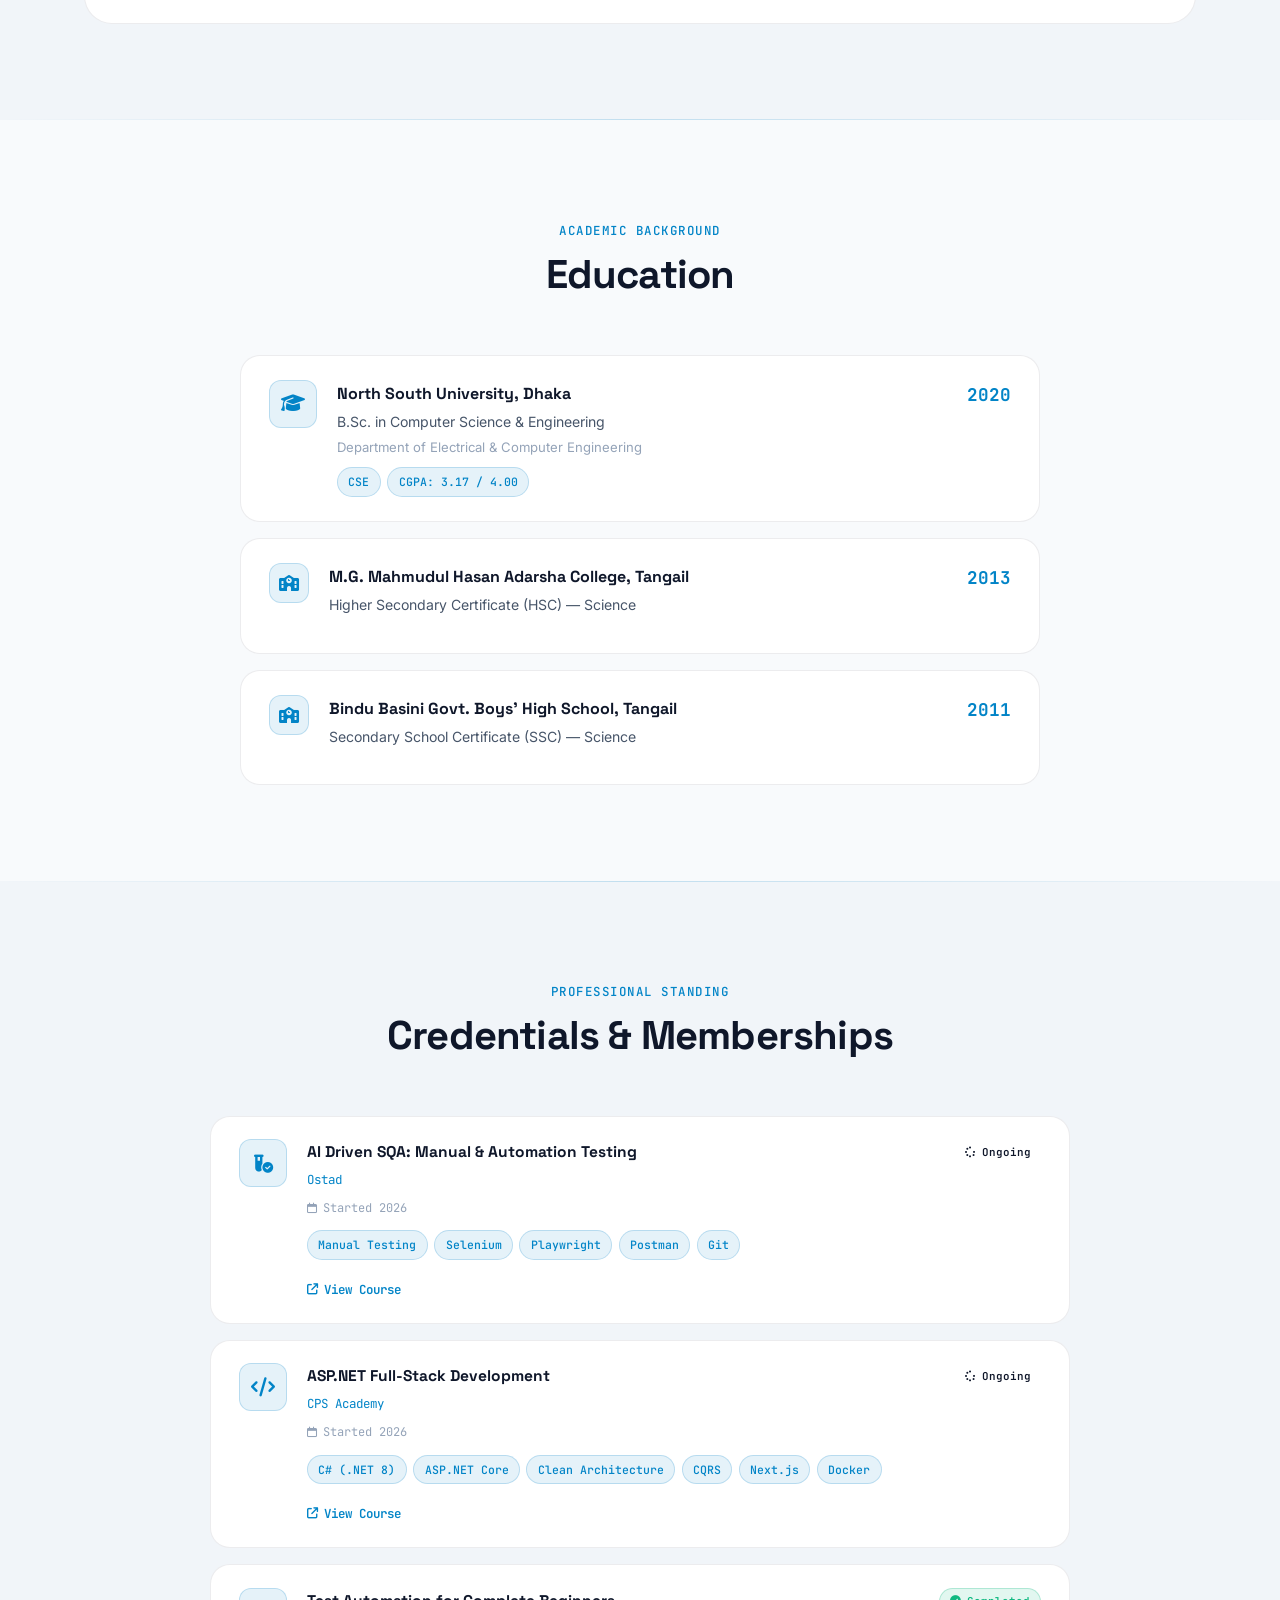
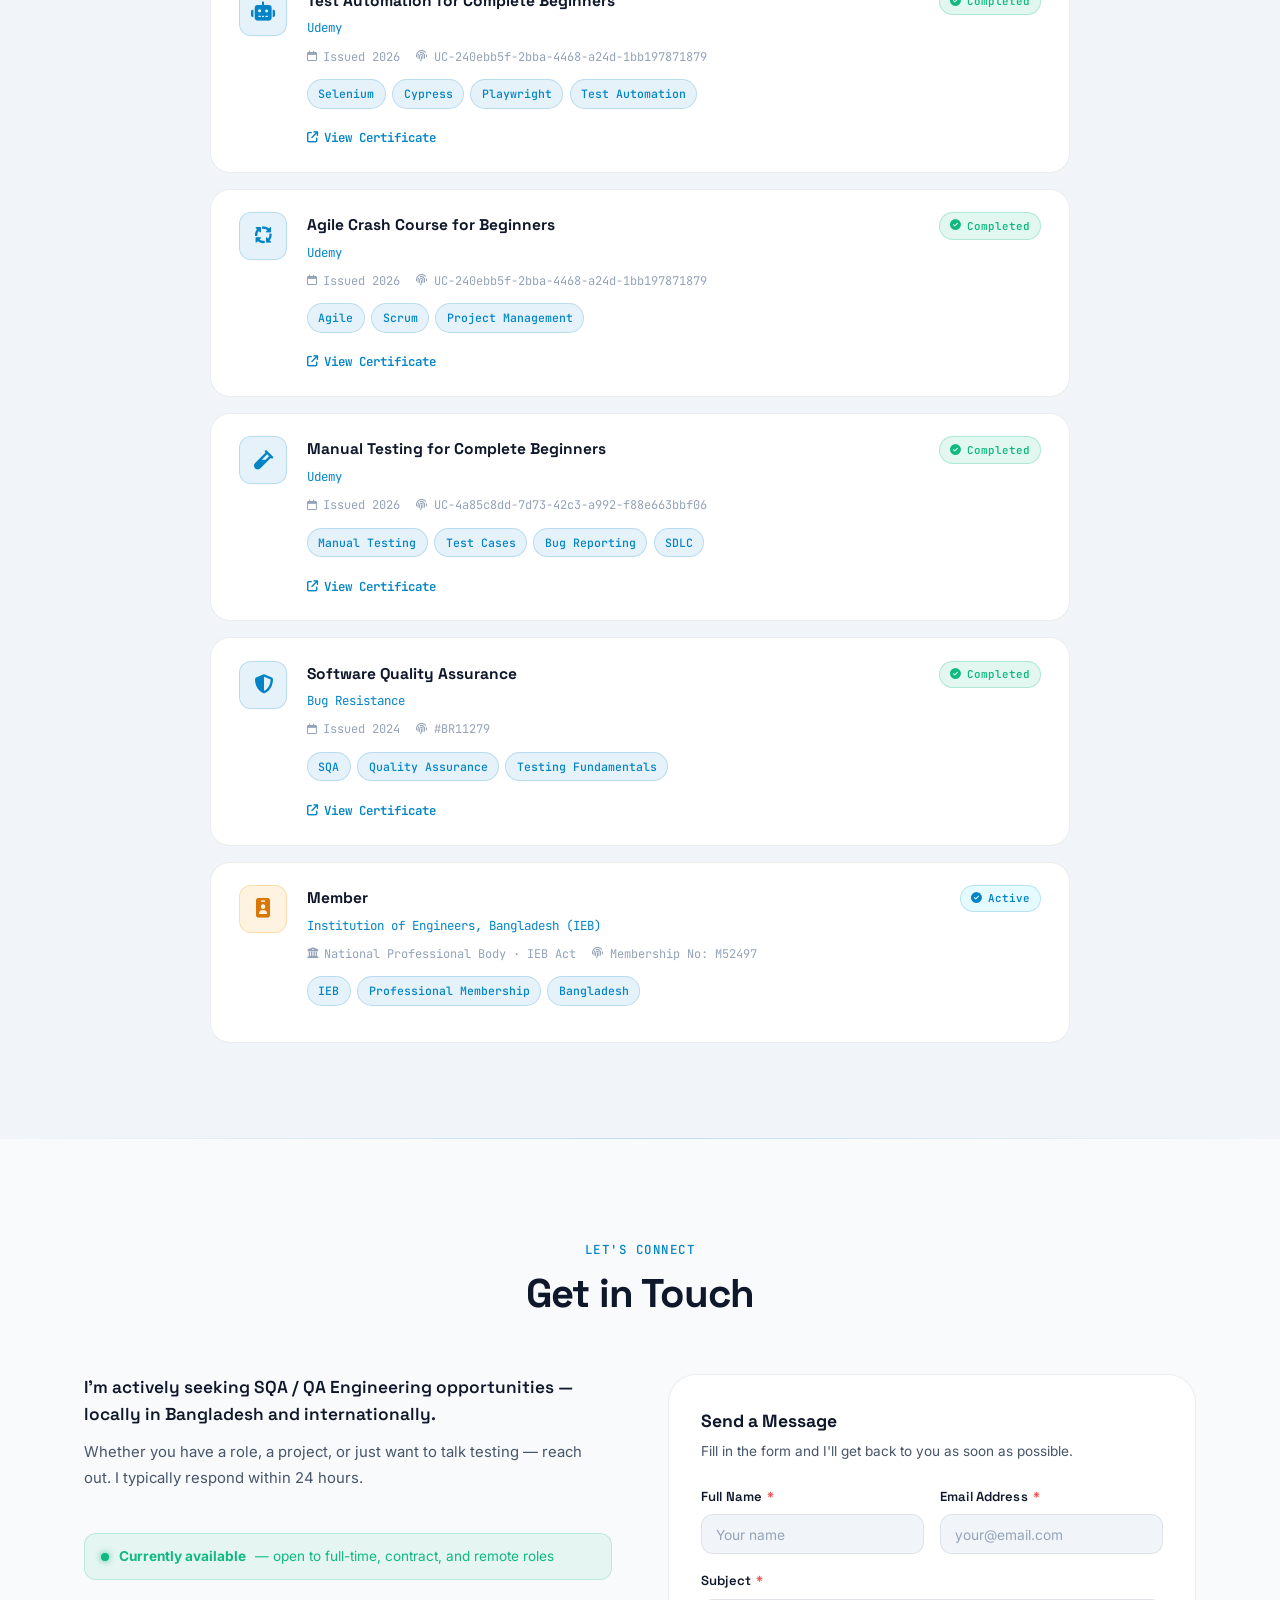
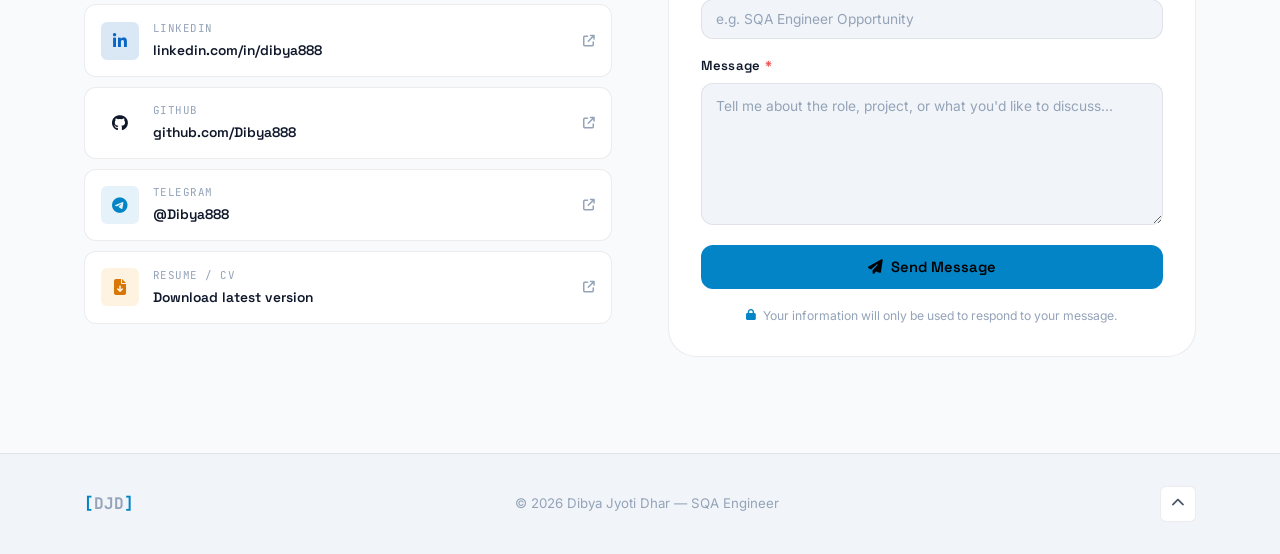
==== commit 62e9d4d4: "Added custom domain preferance" ====
--- a/index.html
+++ b/index.html
@@ -40,6 +40,7 @@
 
   <link rel="stylesheet" href="css/style.css" />
   <meta name="google-site-verification" content="GPYsn0Sru4KSsRlpfkyM4MJGYPemZuyghO6gbBAHk4c" />
+  <link rel="canonical" href="https://dibya.tech/">
 </head>
 <body>
 
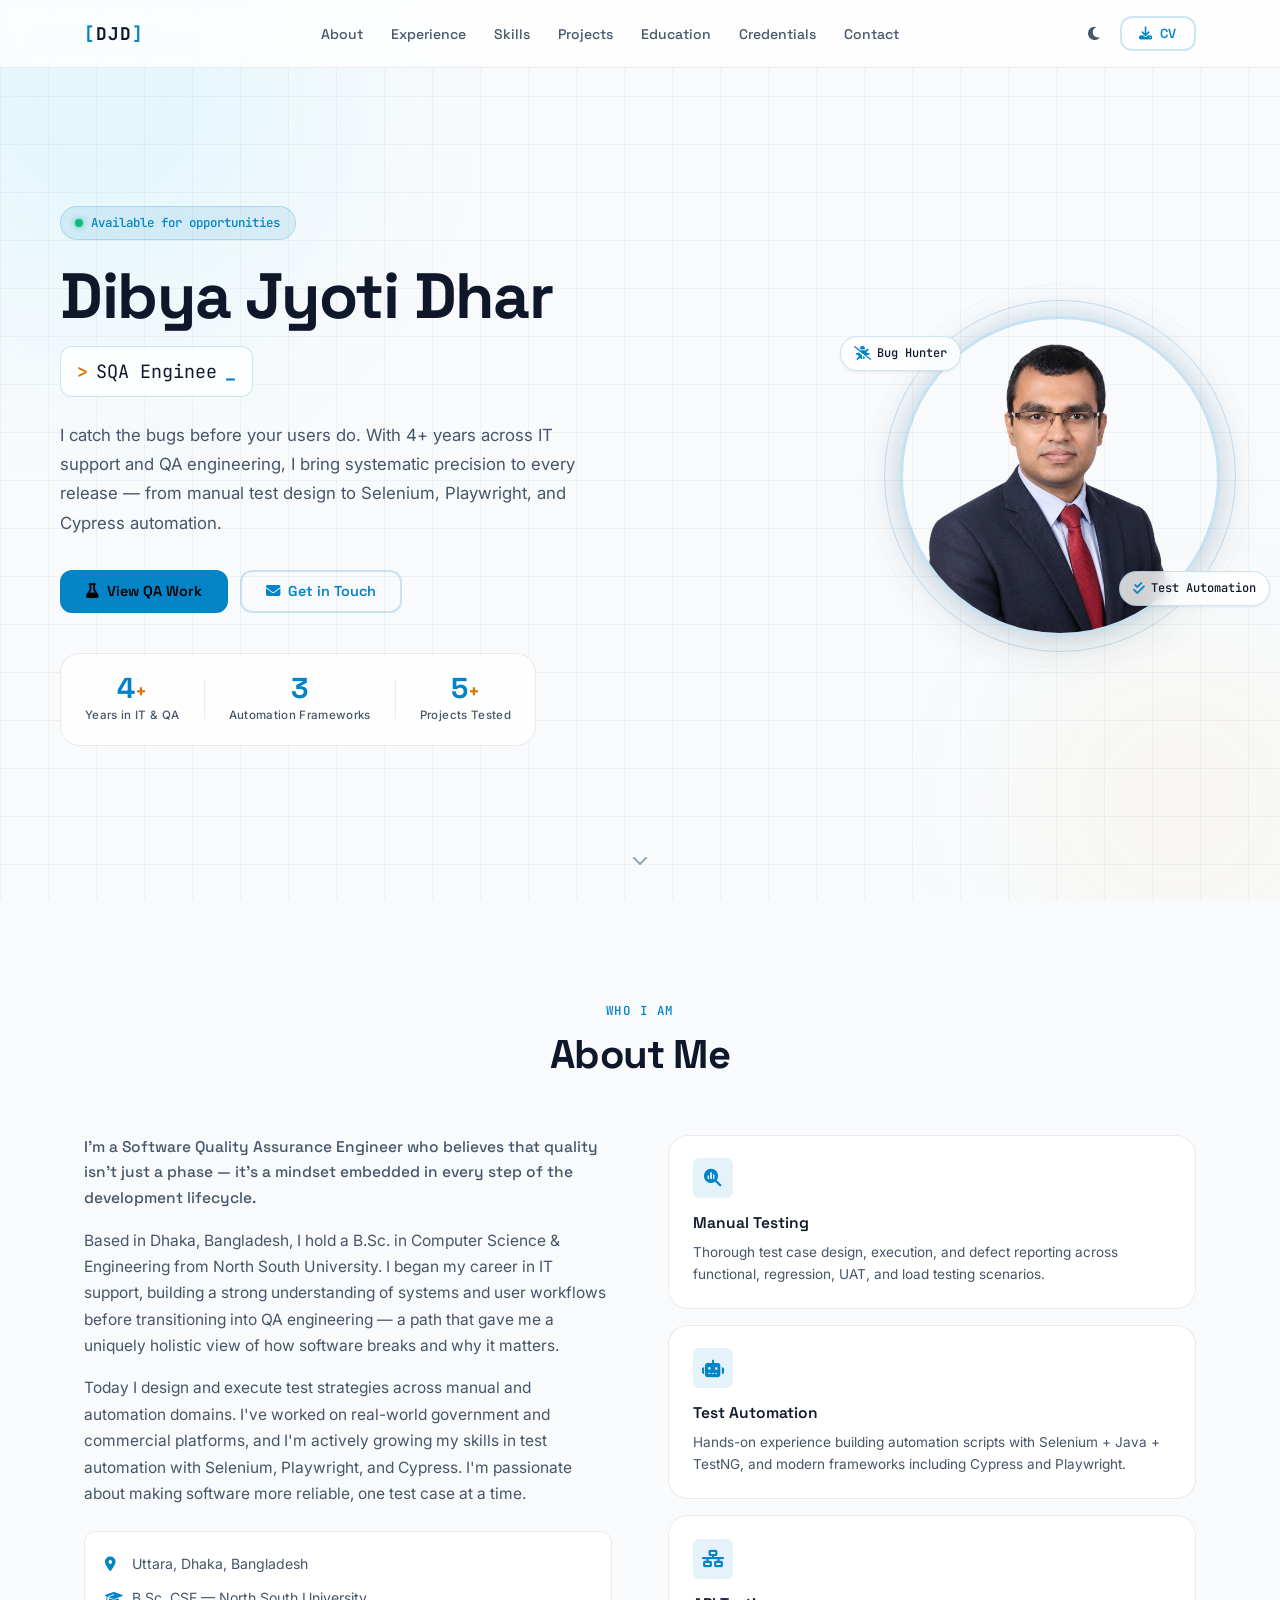
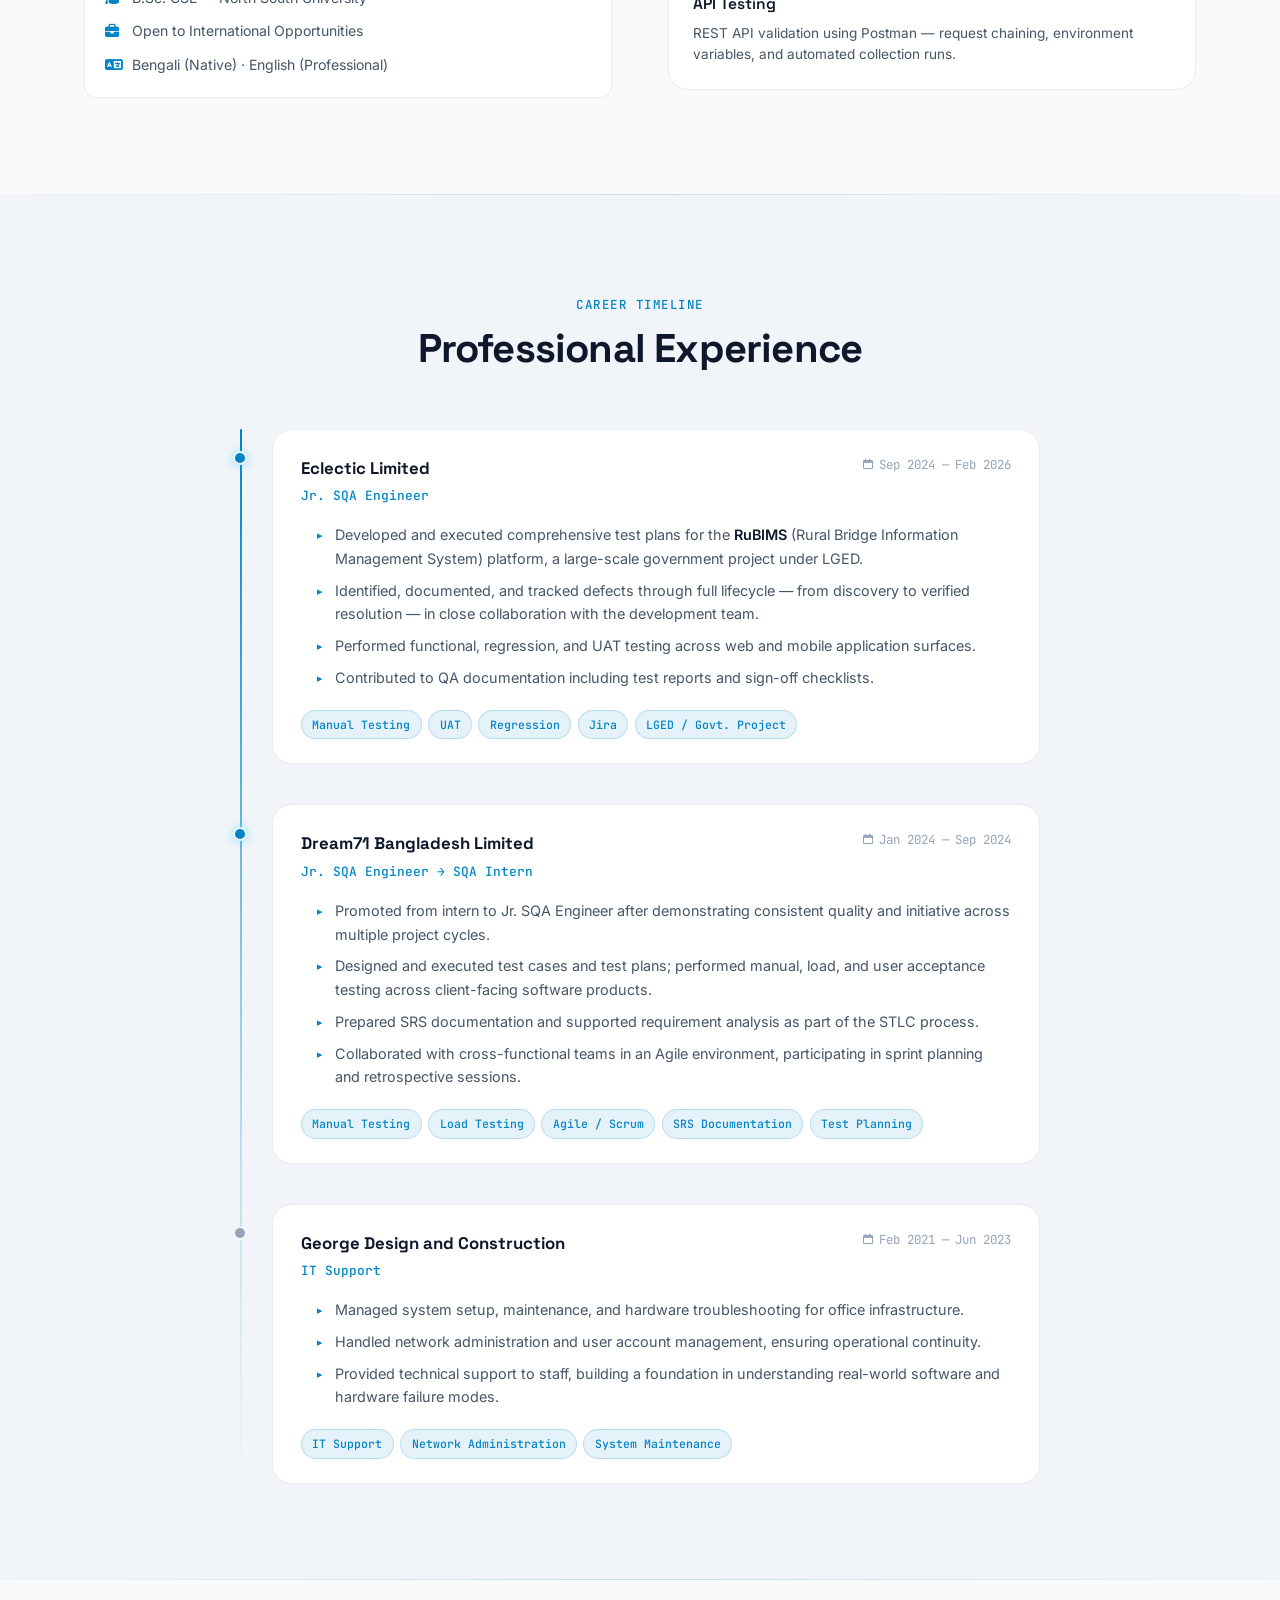
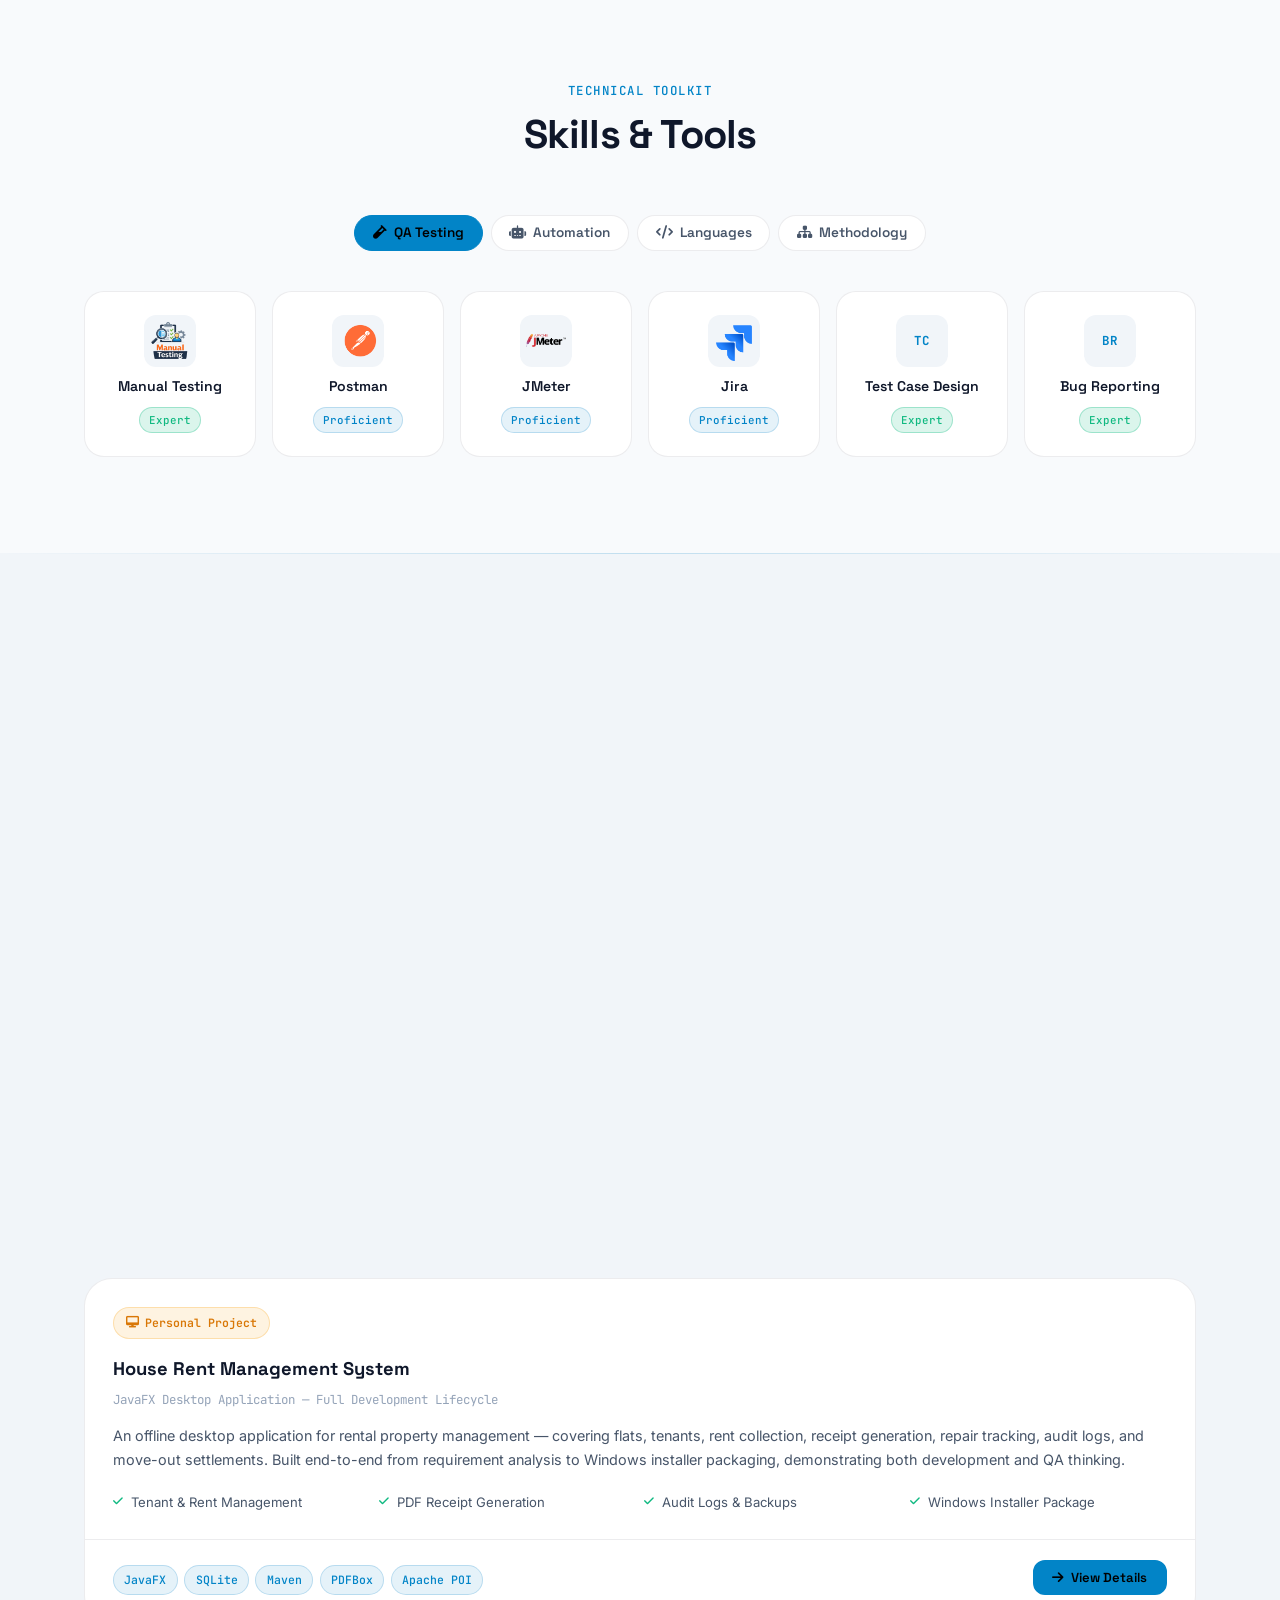
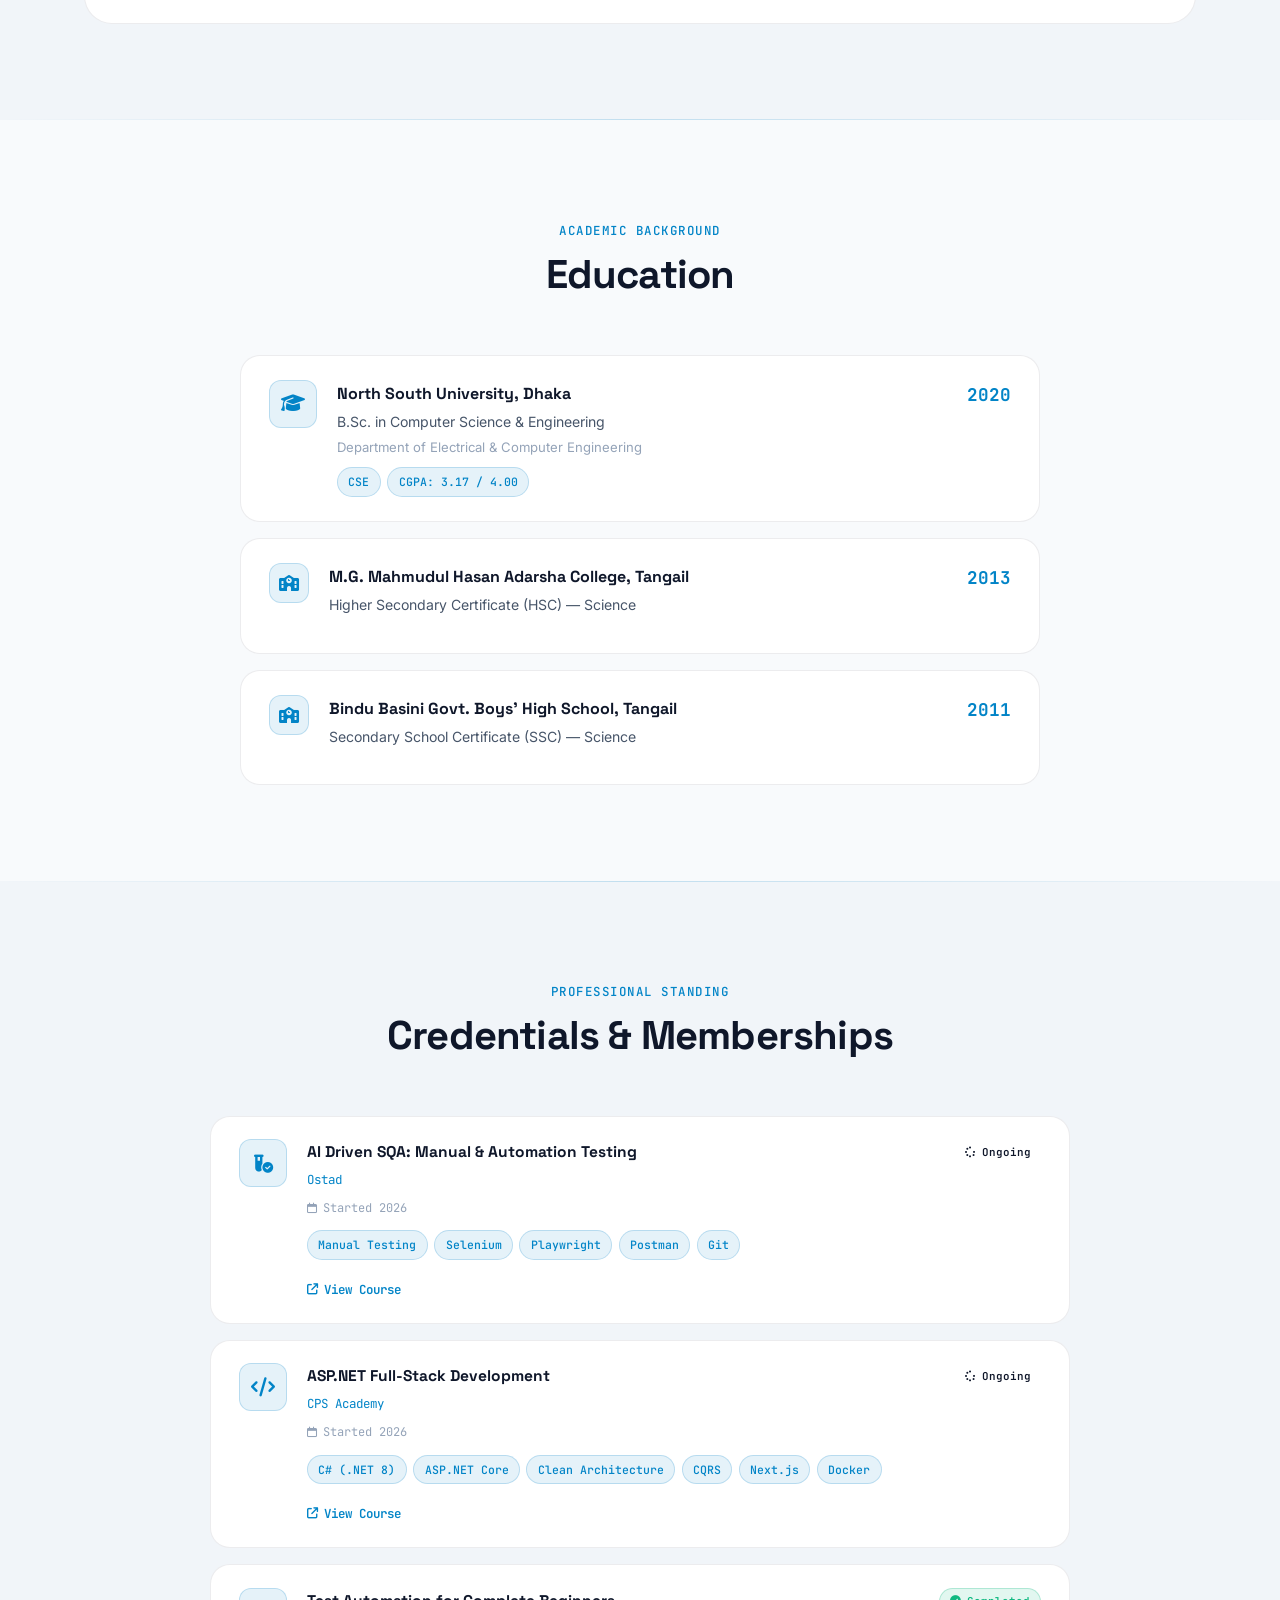
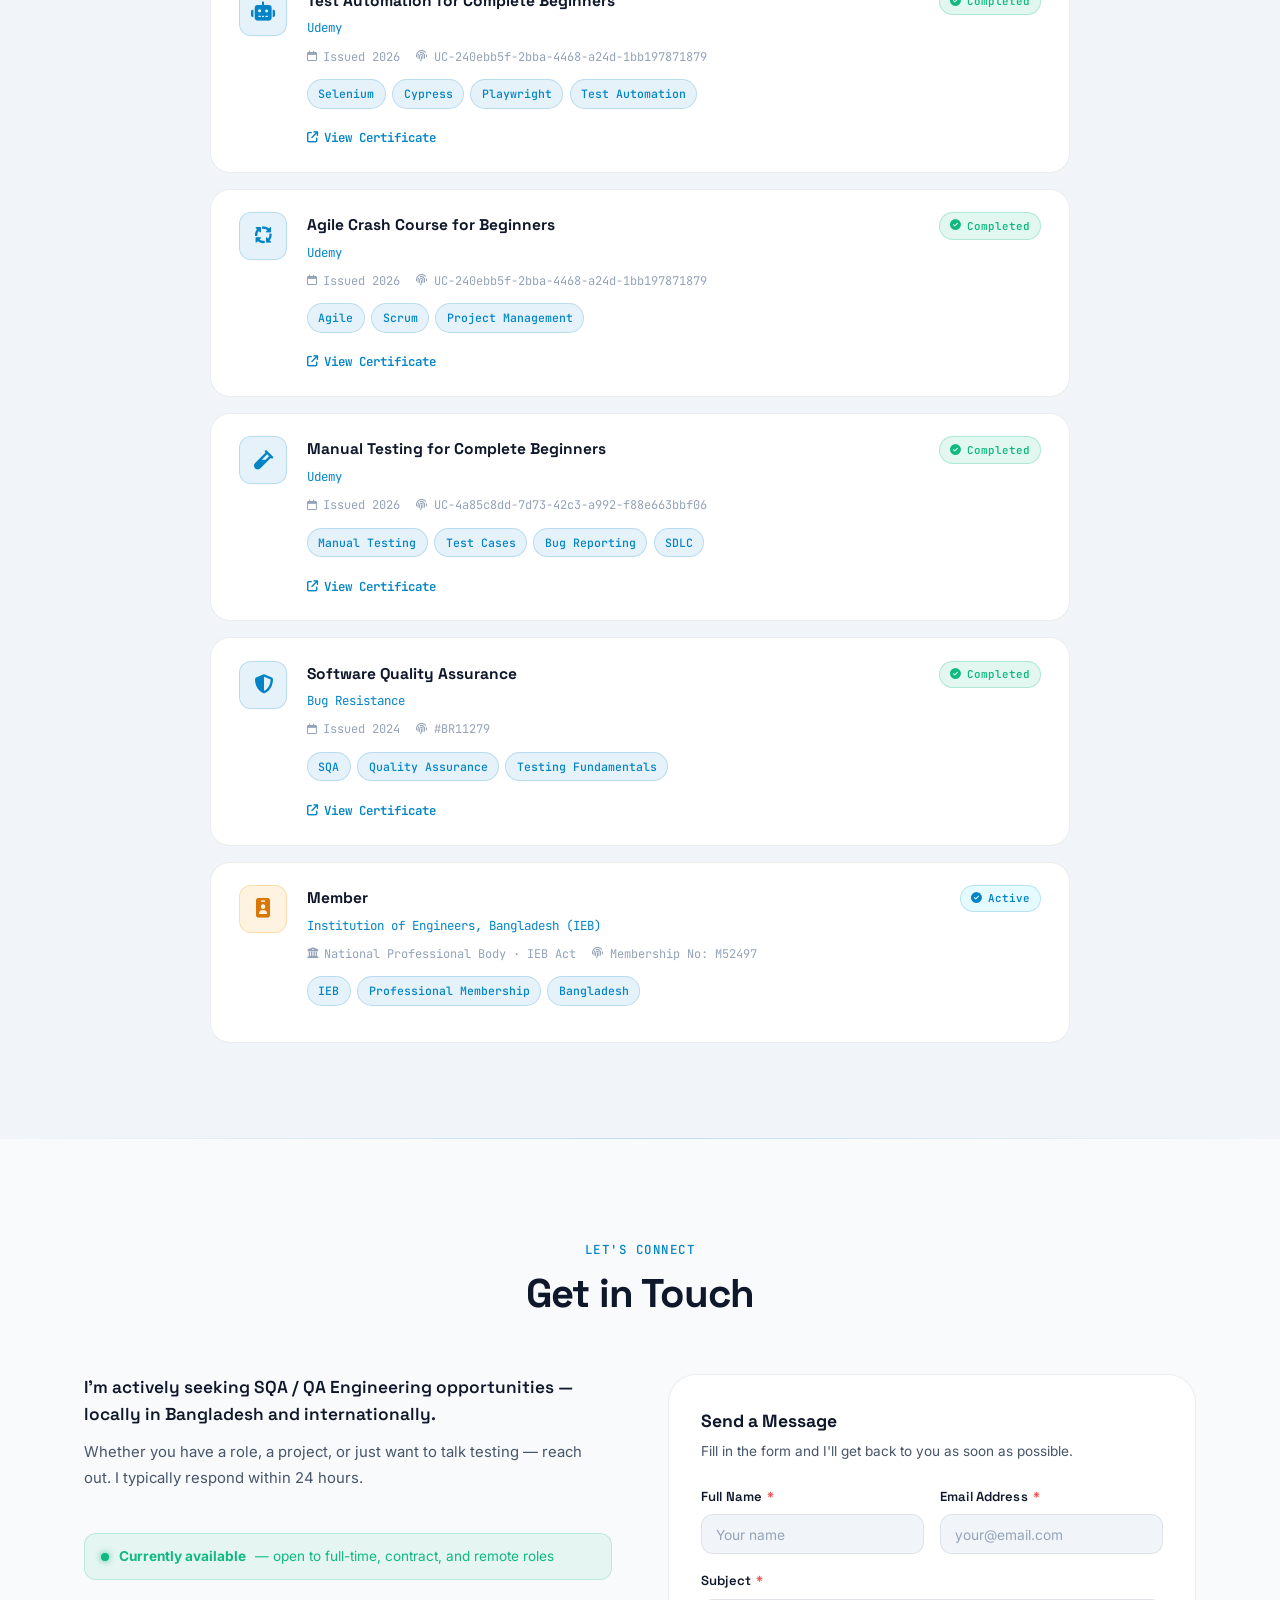
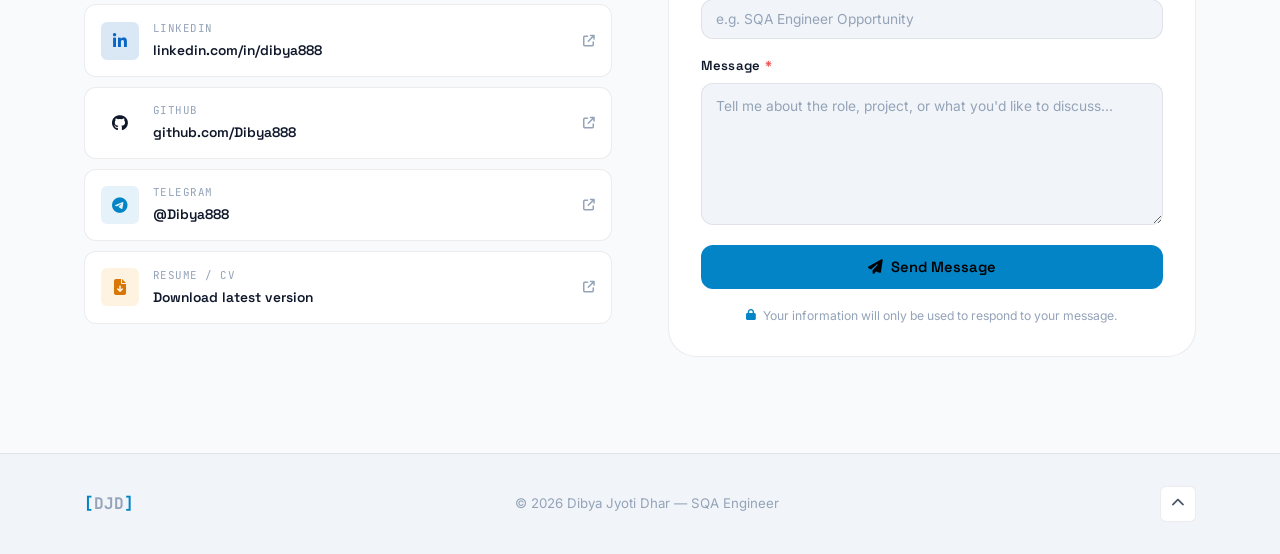
==== commit 8c6f69de: "updated photo" ====
--- a/index.html
+++ b/index.html
@@ -143,7 +143,7 @@
         <div class="hero-image-ring" aria-hidden="true"></div>
         <div class="hero-image-ring hero-image-ring-2" aria-hidden="true"></div>
         <img
-          src="images/dibya-alt.png"
+          src="images/dibya-bgless.png"
           alt="Dibya Jyoti Dhar — SQA Engineer"
           class="hero-photo"
           width="320"
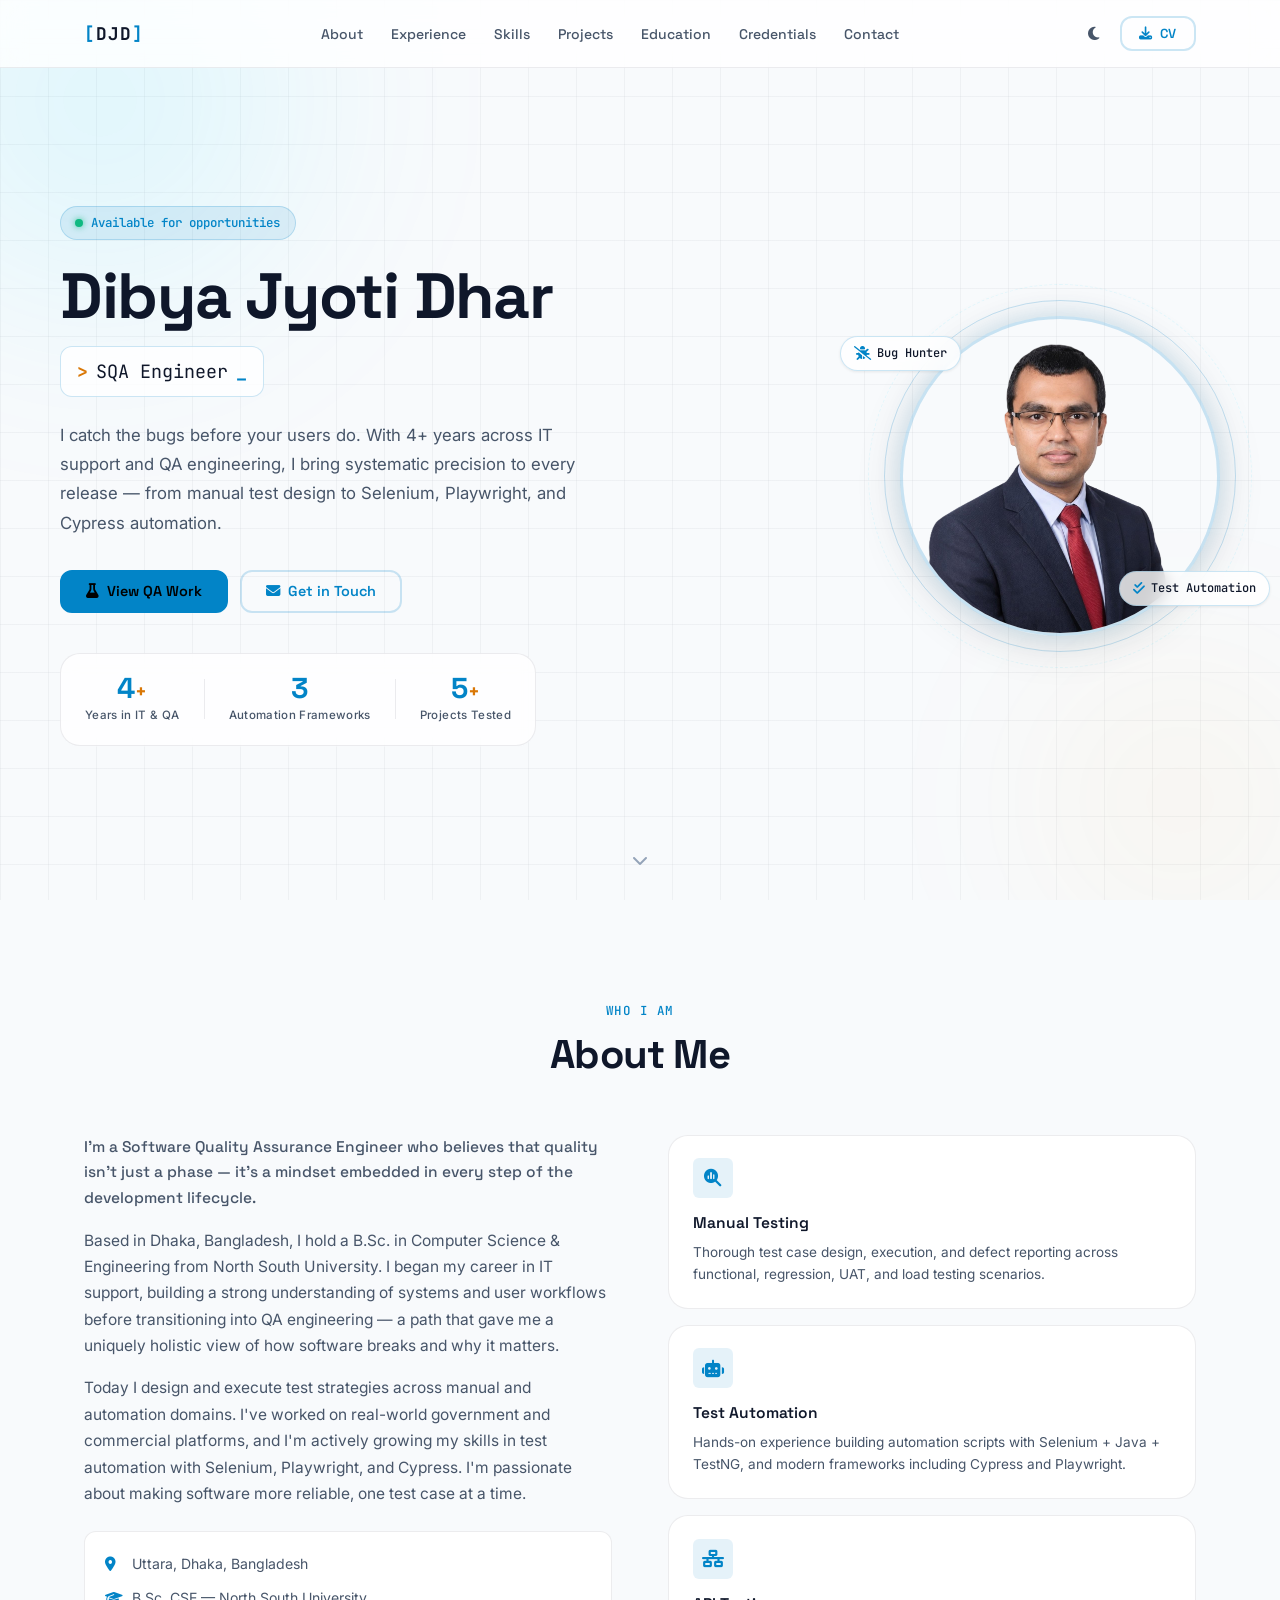
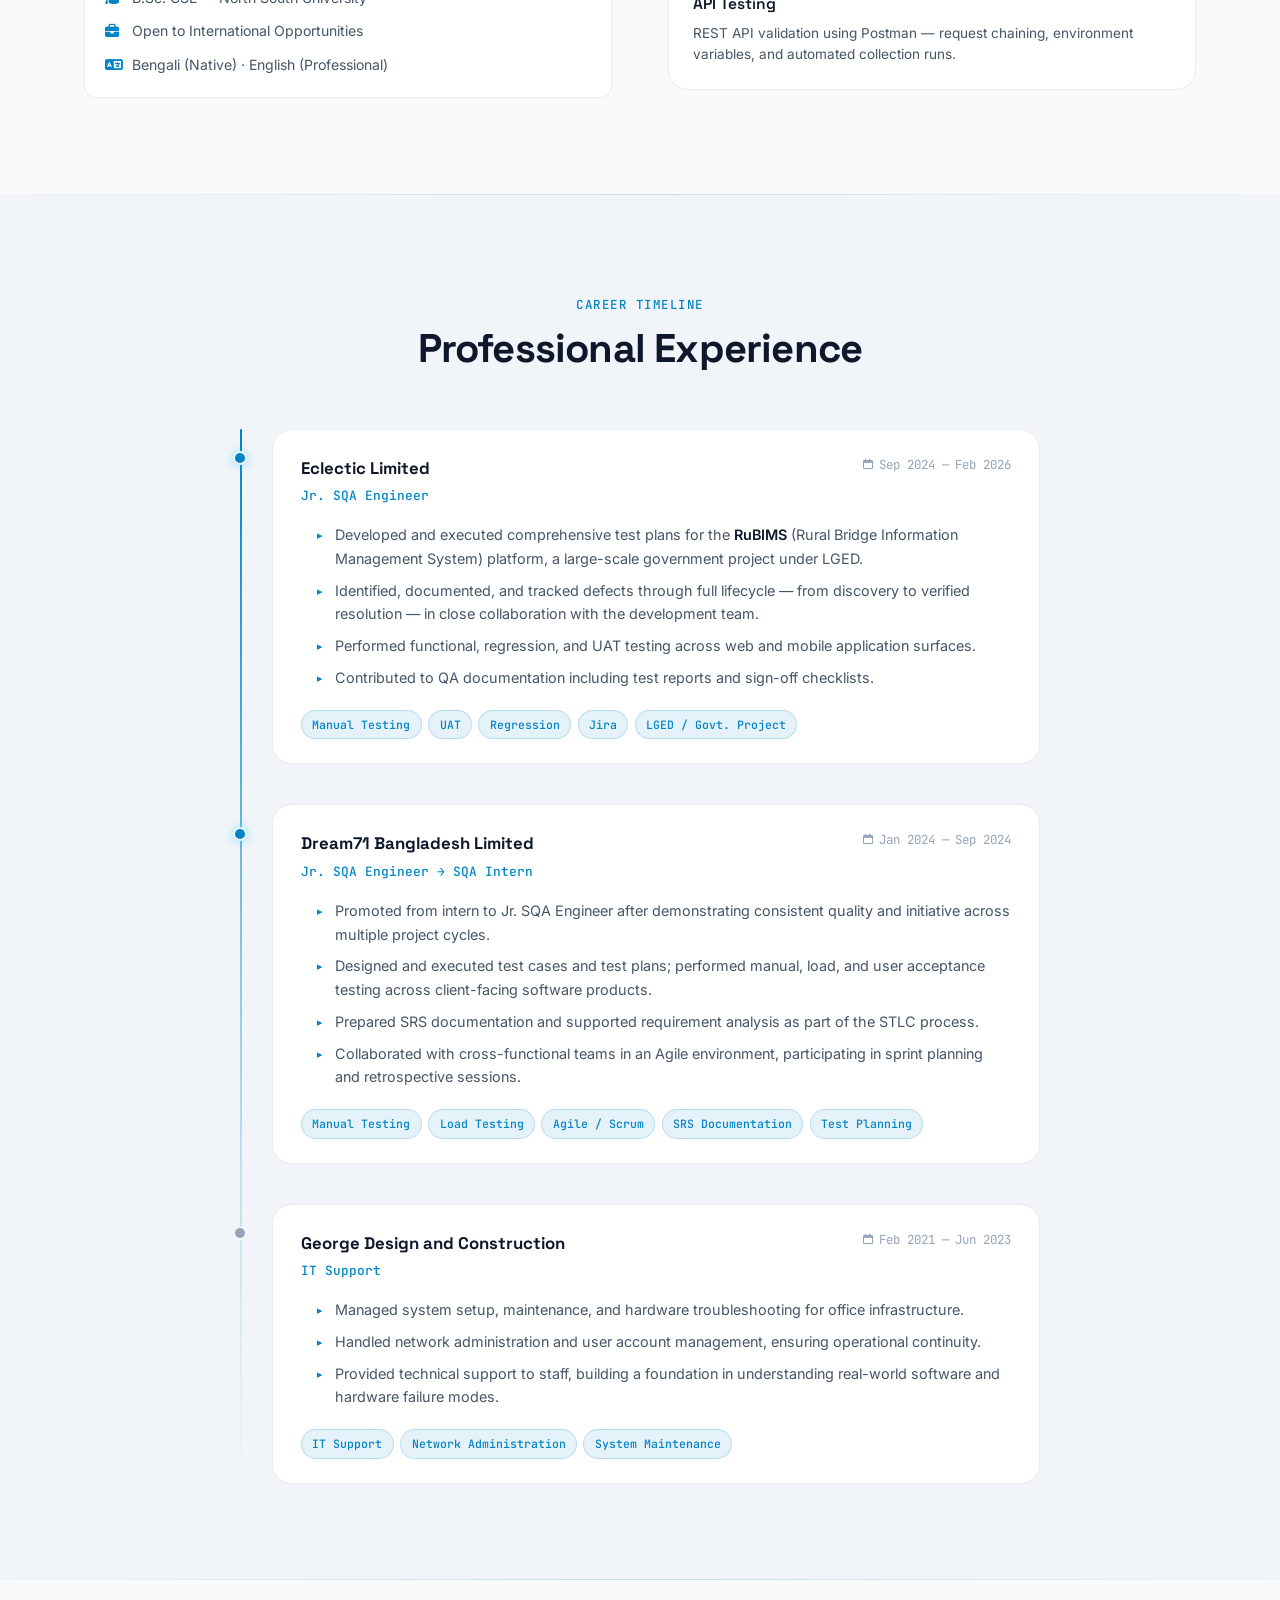
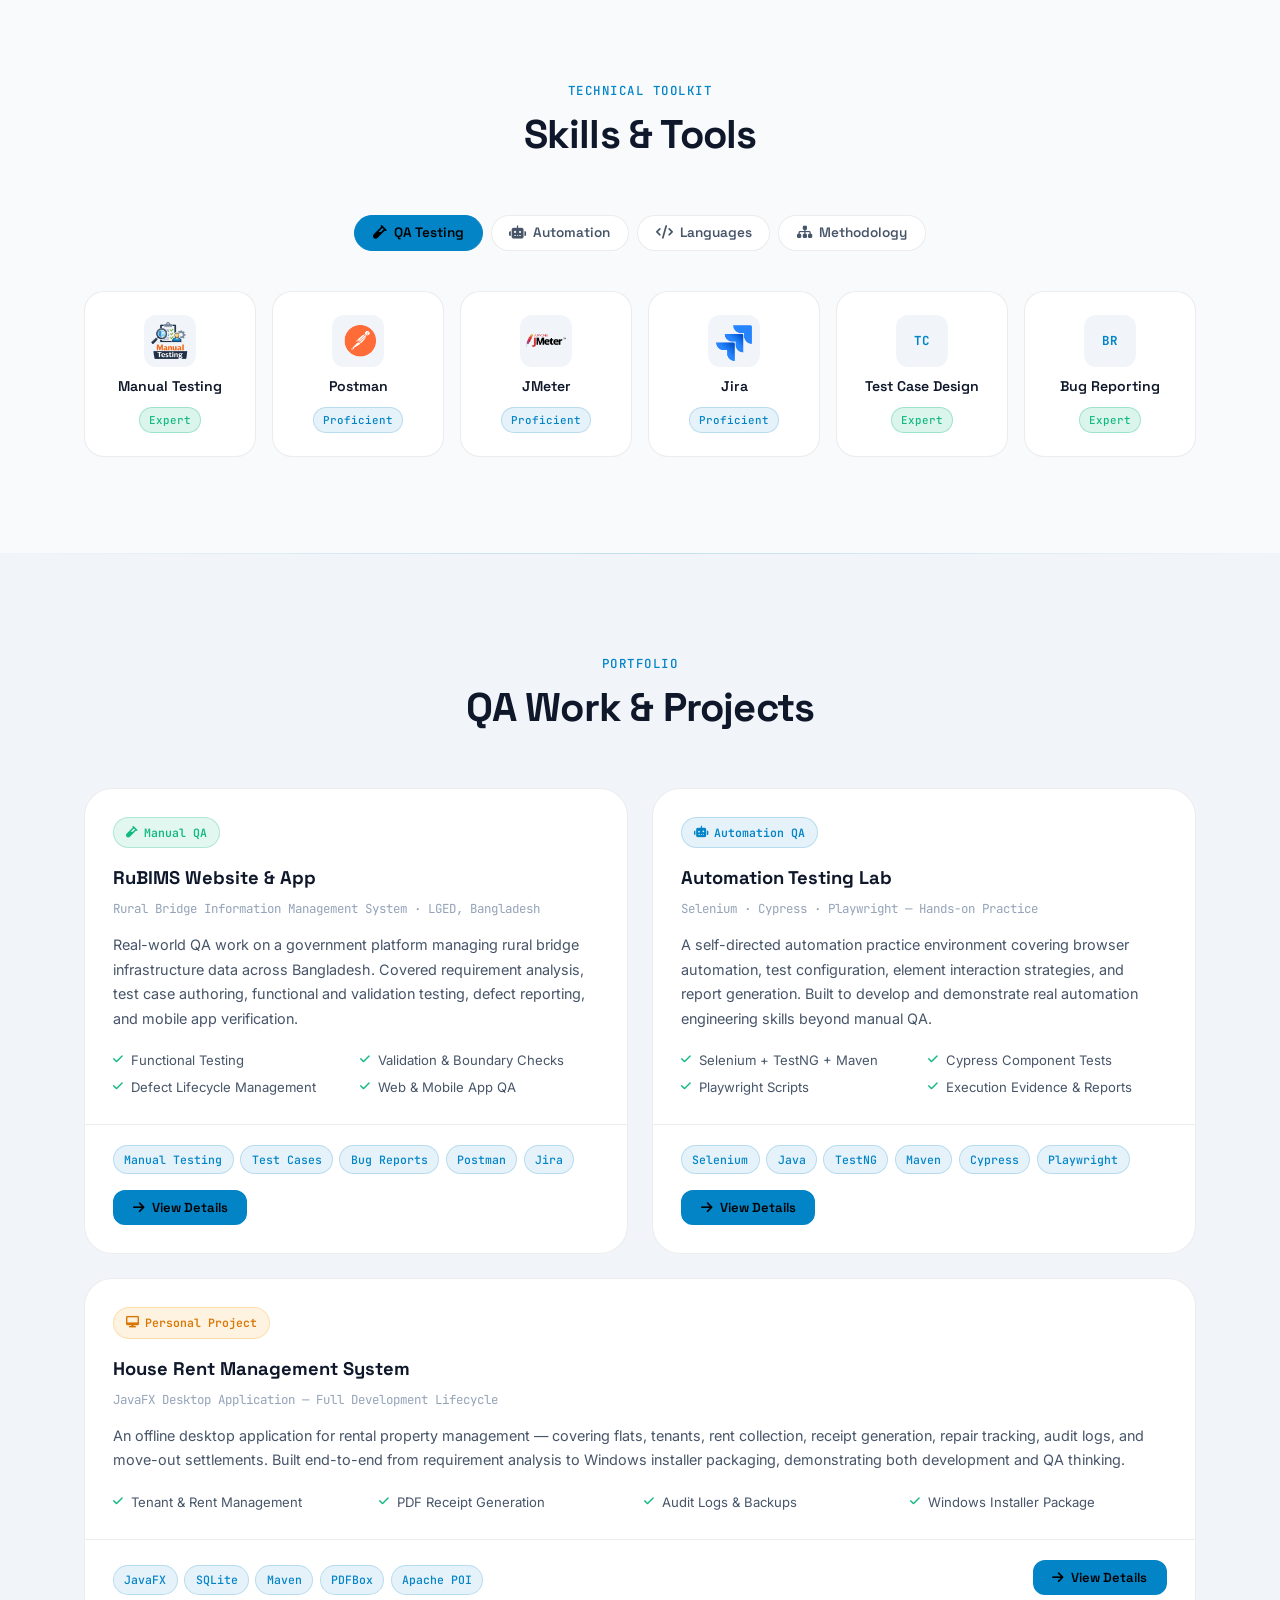
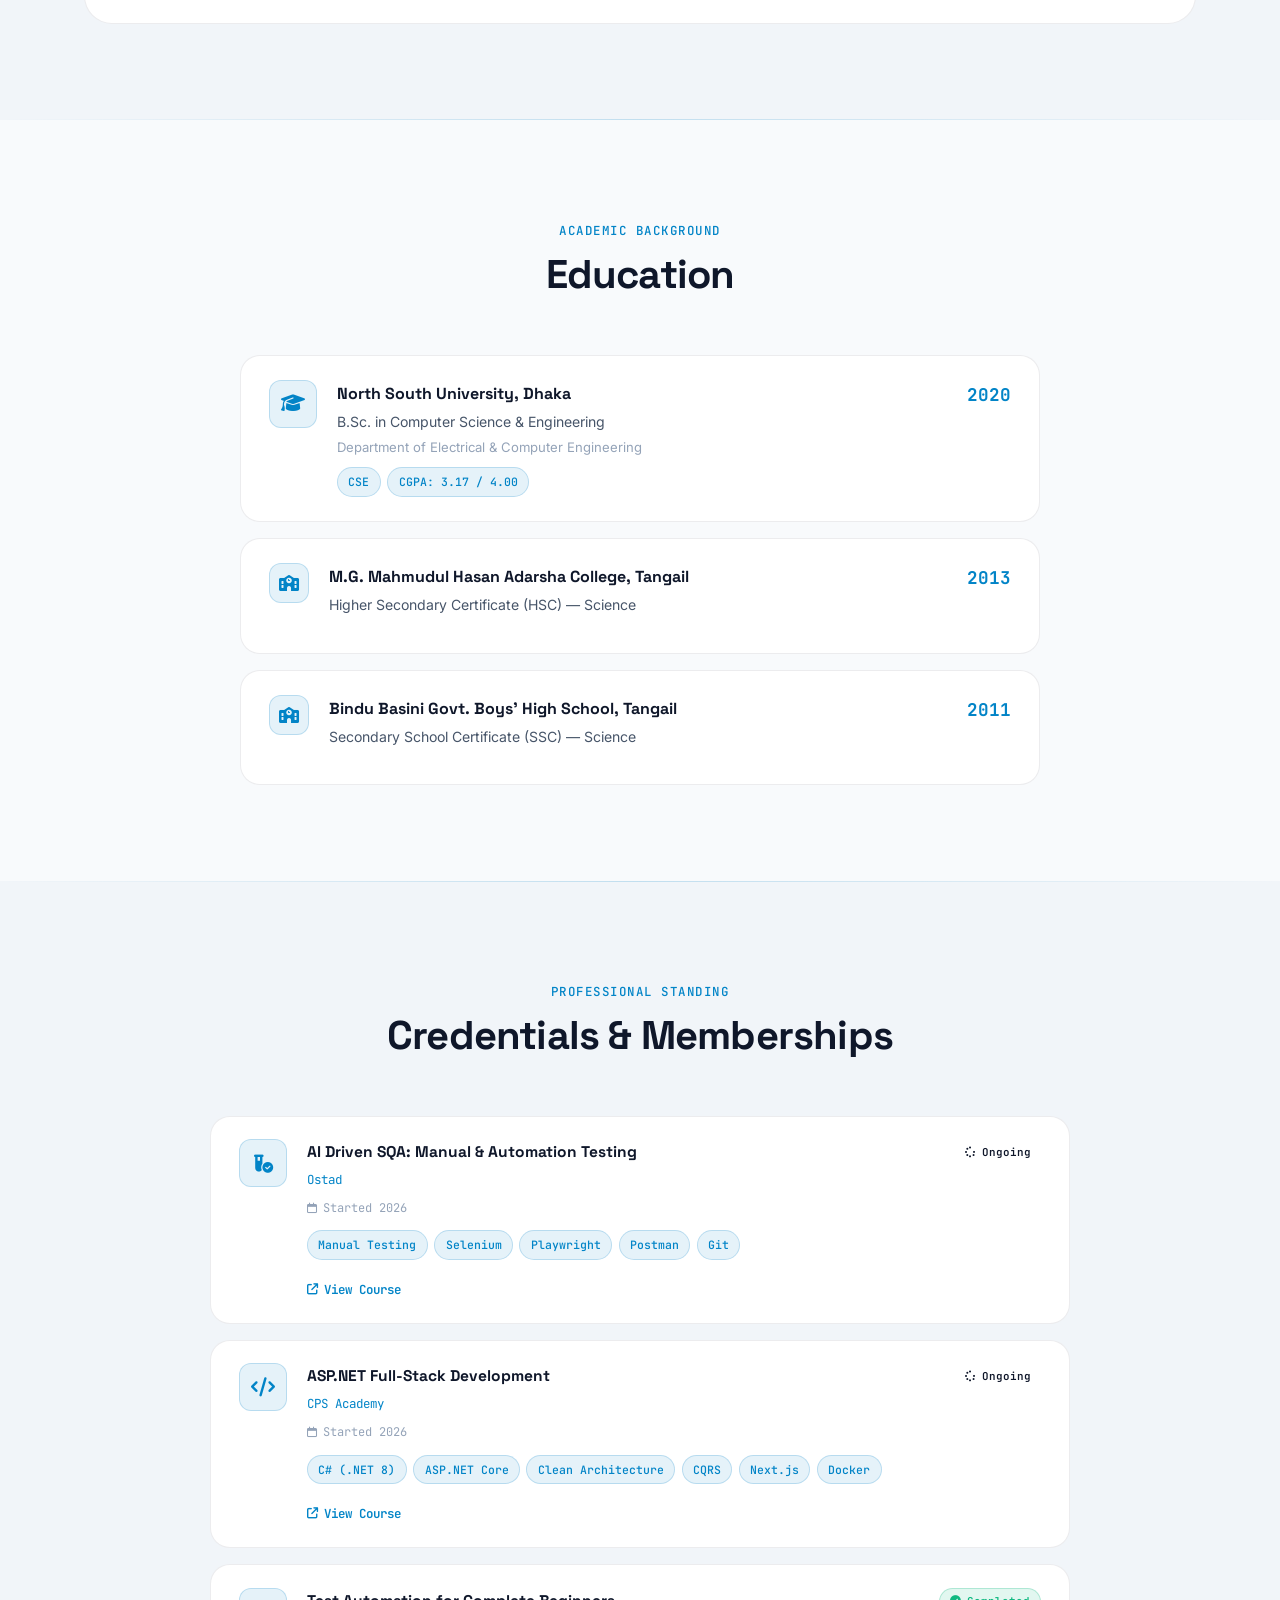
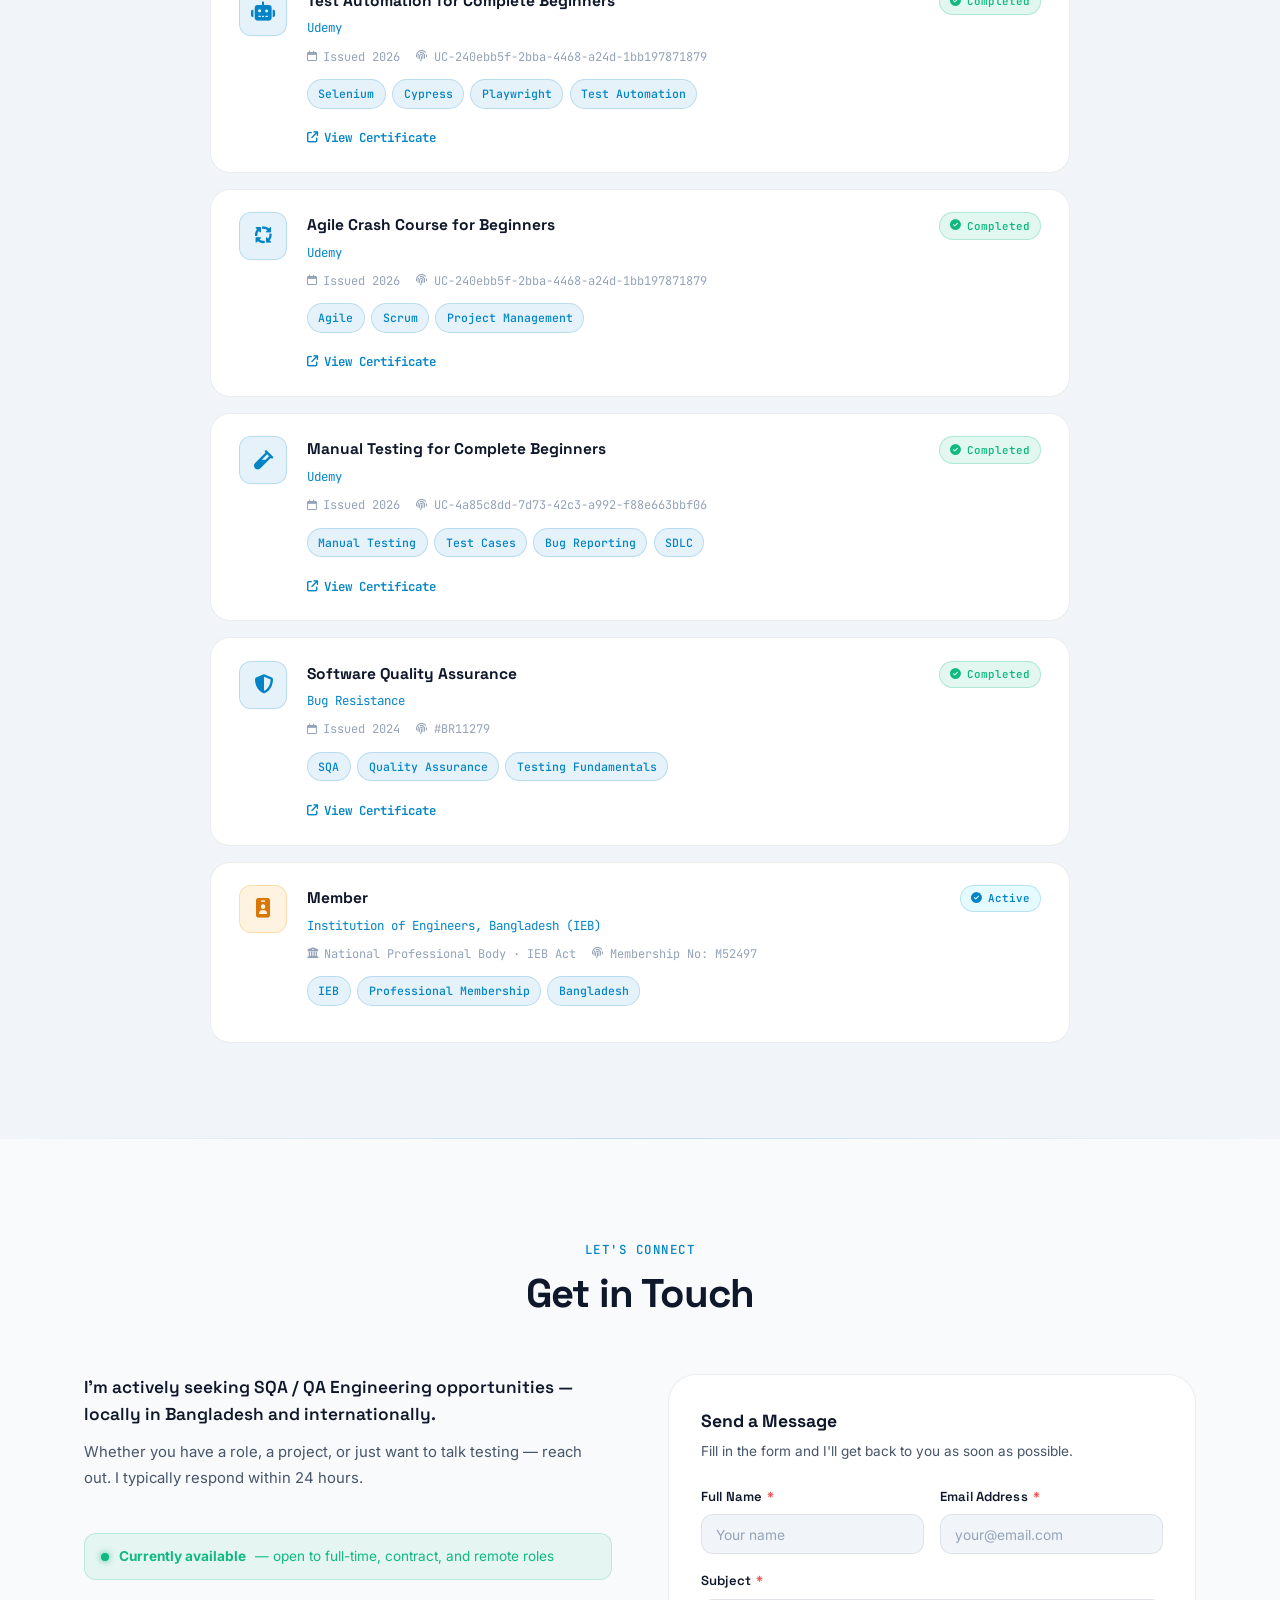
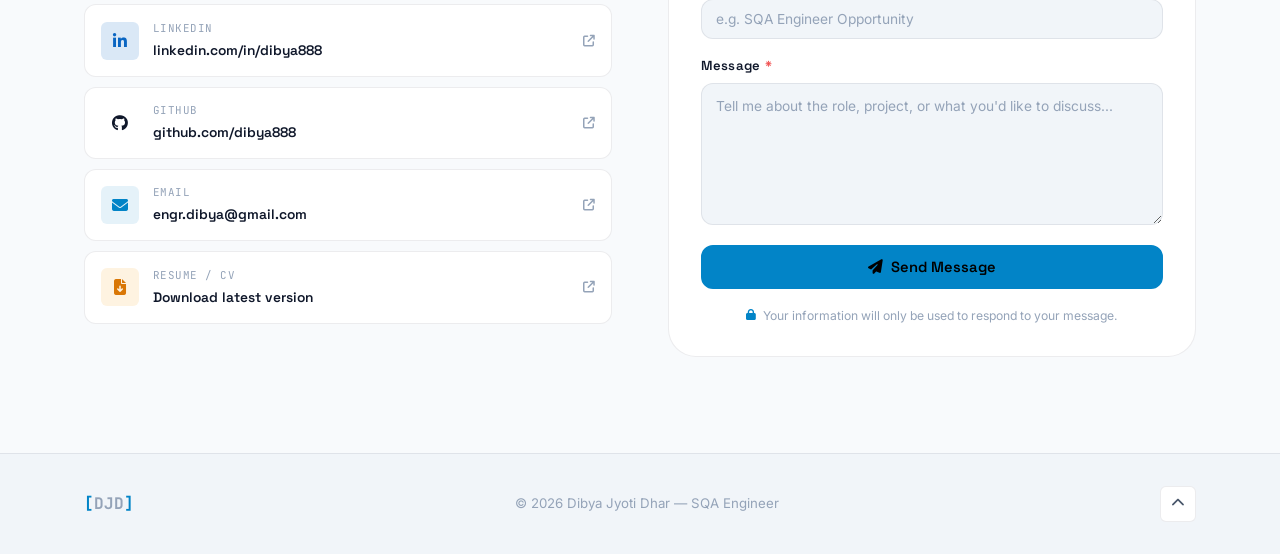
==== commit c18dcfad: "Updated Contact Info" ====
--- a/index.html
+++ b/index.html
@@ -1079,18 +1079,18 @@
               </div>
               <div class="contact-card-text">
                 <span class="contact-card-label">GitHub</span>
-                <span class="contact-card-value">github.com/Dibya888</span>
+                <span class="contact-card-value">github.com/dibya888</span>
               </div>
               <i class="fa-solid fa-arrow-up-right-from-square contact-card-arrow" aria-hidden="true"></i>
             </a>
 
-            <a href="https://t.me/dibya888" target="_blank" rel="noopener" class="contact-card" aria-label="Message on Telegram">
-              <div class="contact-card-icon contact-icon-telegram">
-                <i class="fa-brands fa-telegram"></i>
+            <a href="mailto:engr.dibya@gmail.com" class="contact-card" aria-label="Send an email">
+              <div class="contact-card-icon contact-icon-email">
+                <i class="fa-solid fa-envelope"></i>
               </div>
               <div class="contact-card-text">
-                <span class="contact-card-label">Telegram</span>
-                <span class="contact-card-value">@Dibya888</span>
+                <span class="contact-card-label">Email</span>
+                <span class="contact-card-value">engr.dibya@gmail.com</span>
               </div>
               <i class="fa-solid fa-arrow-up-right-from-square contact-card-arrow" aria-hidden="true"></i>
             </a>
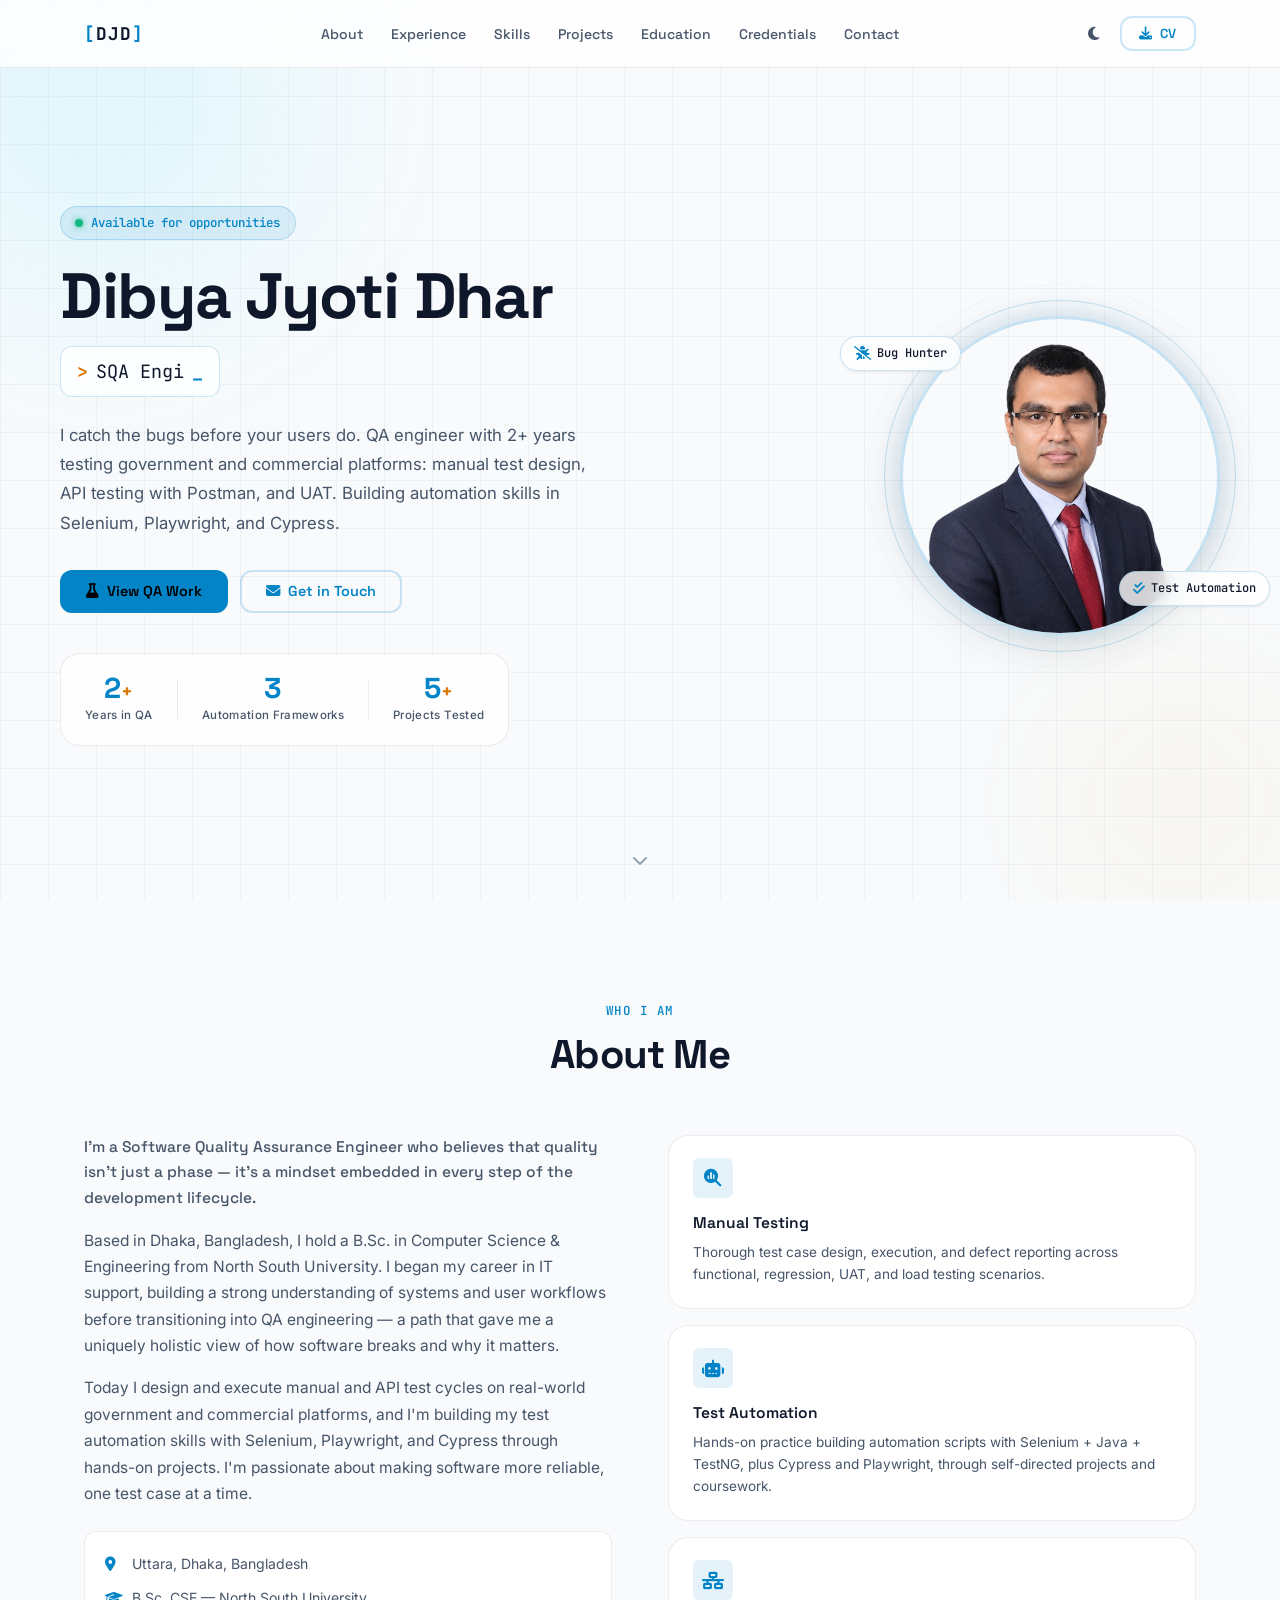
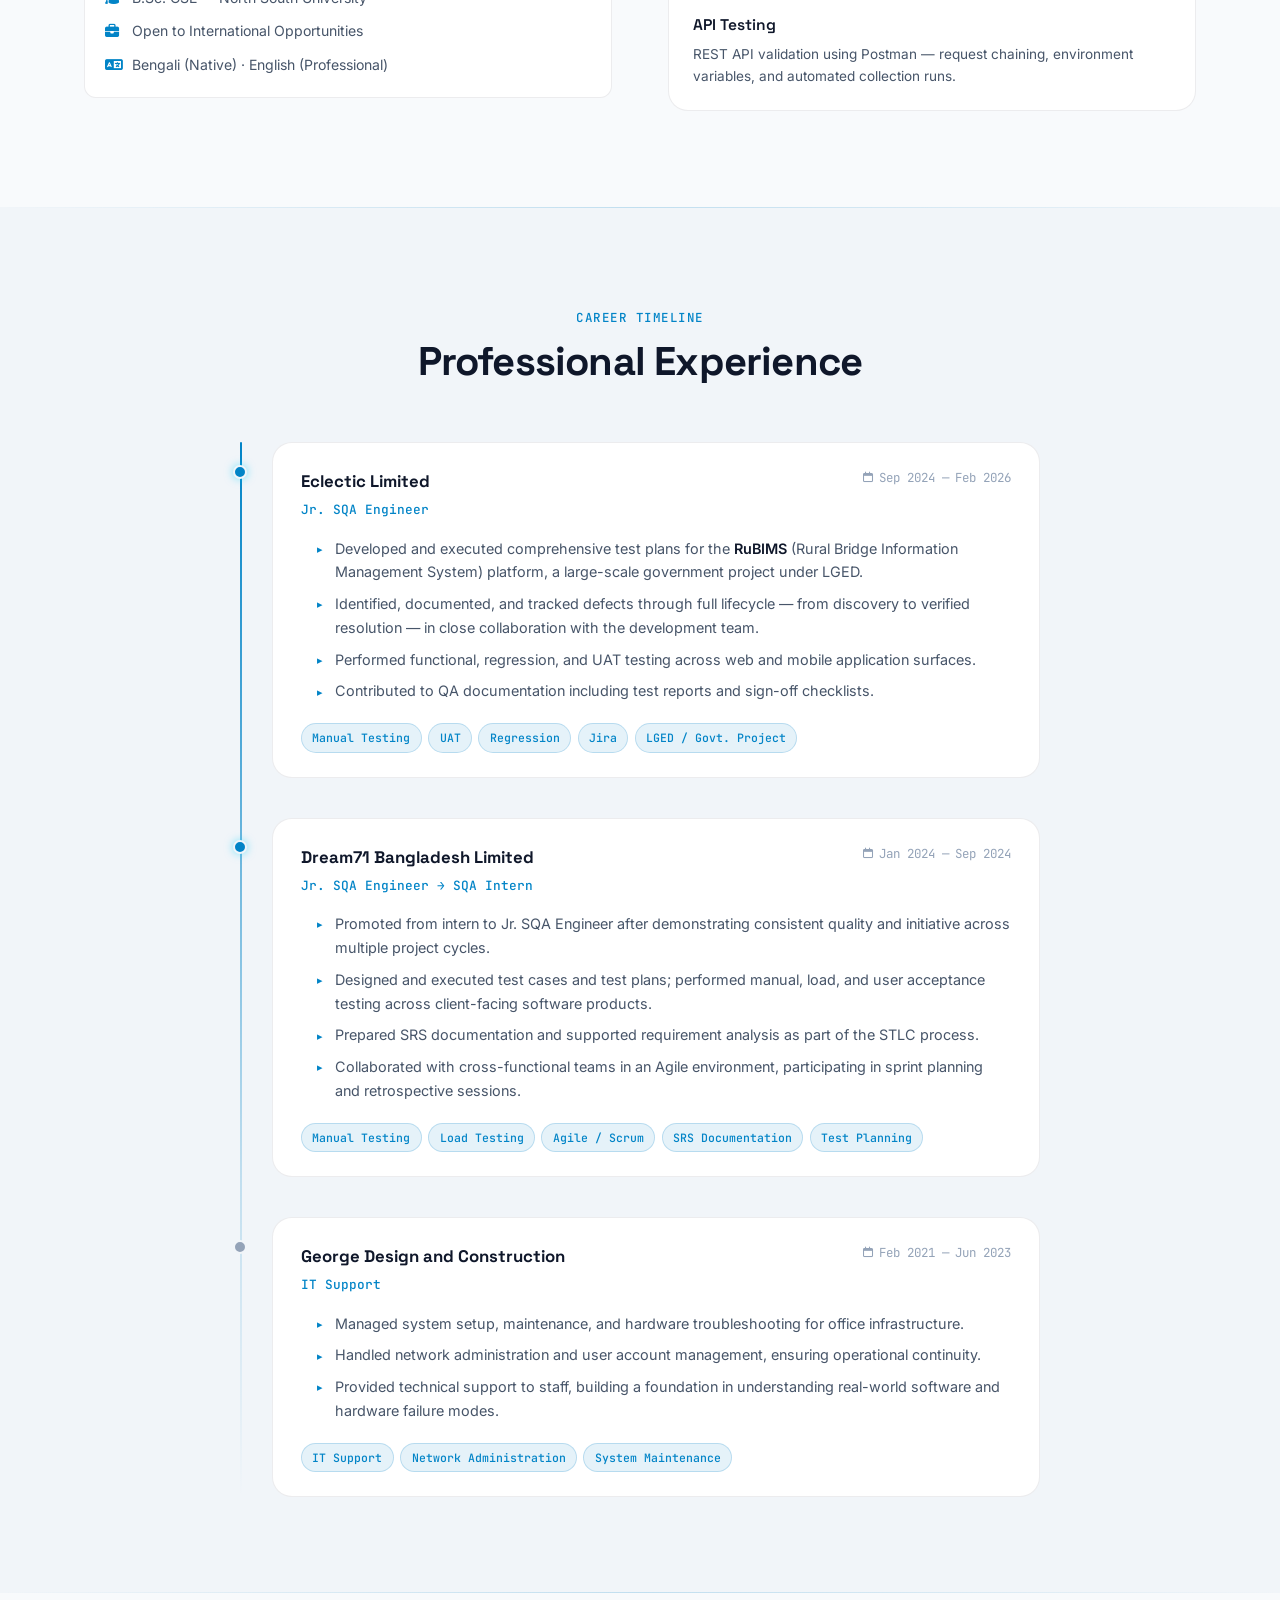
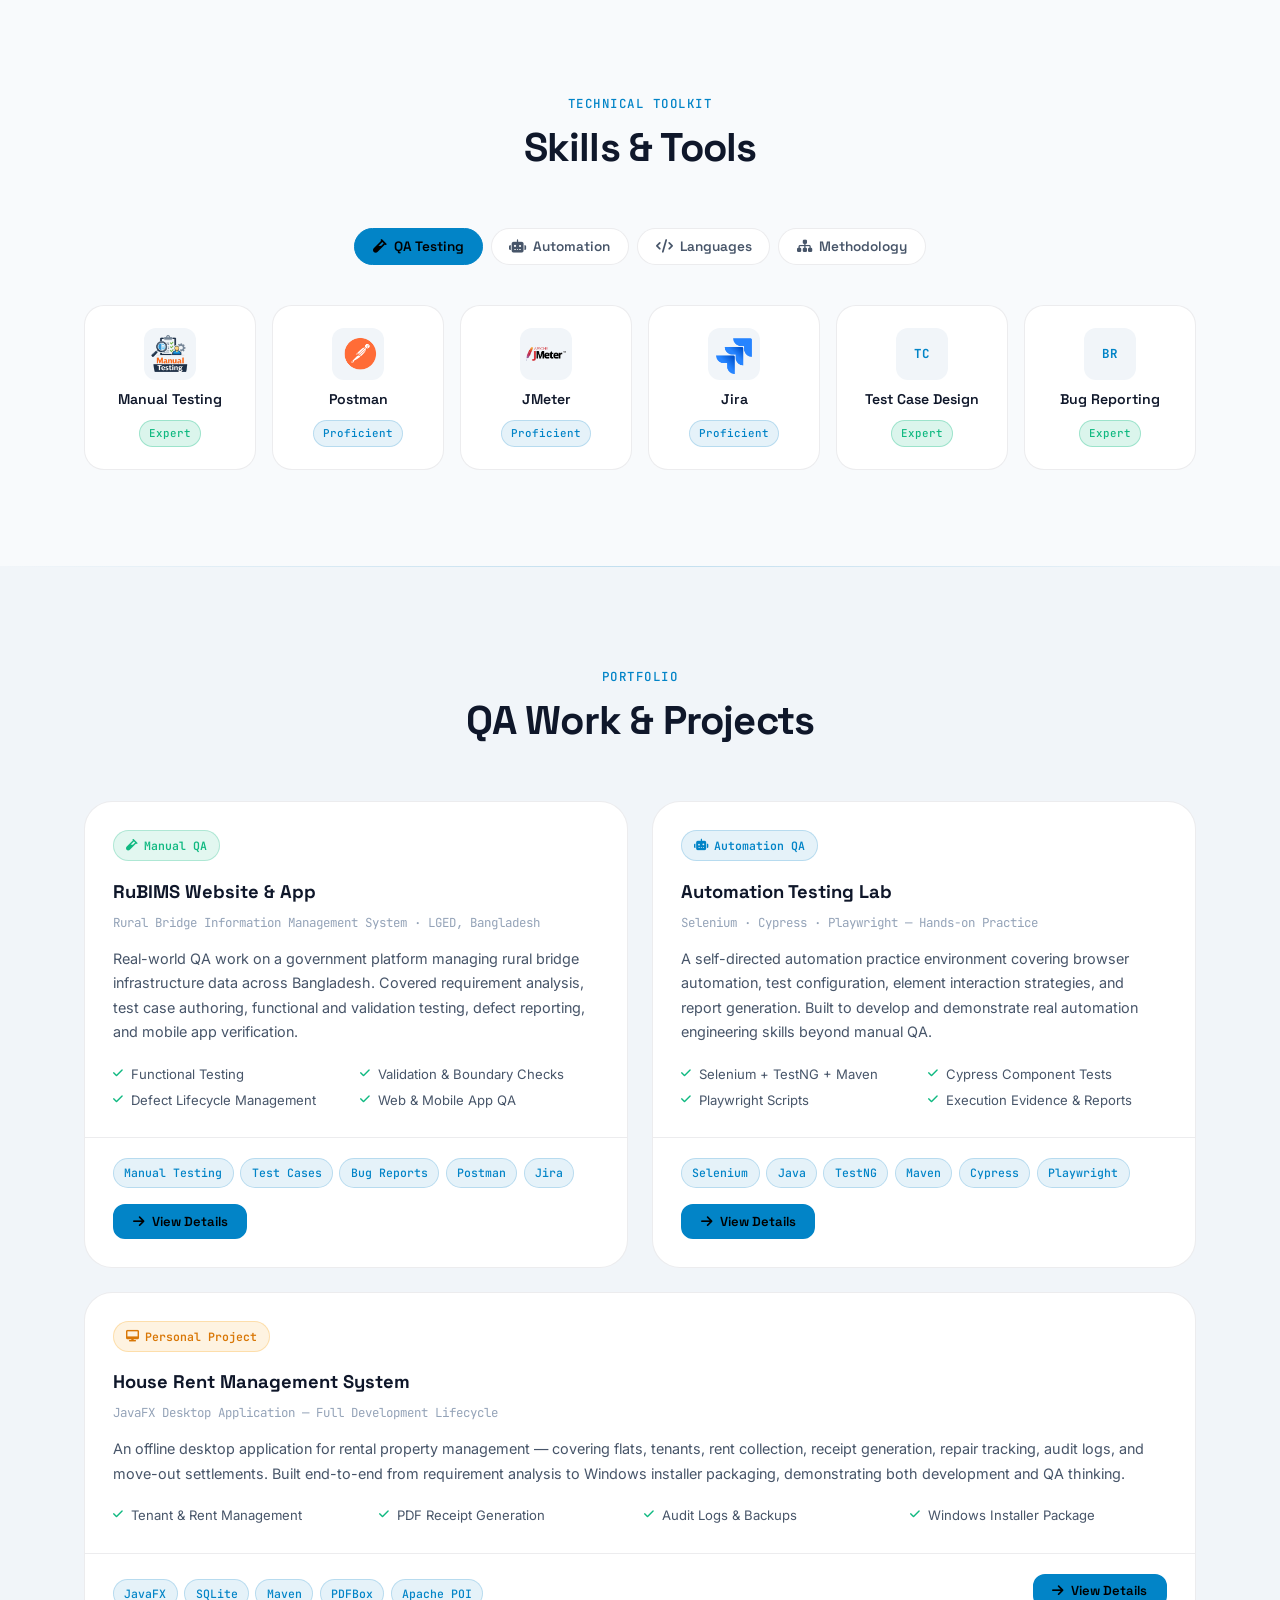
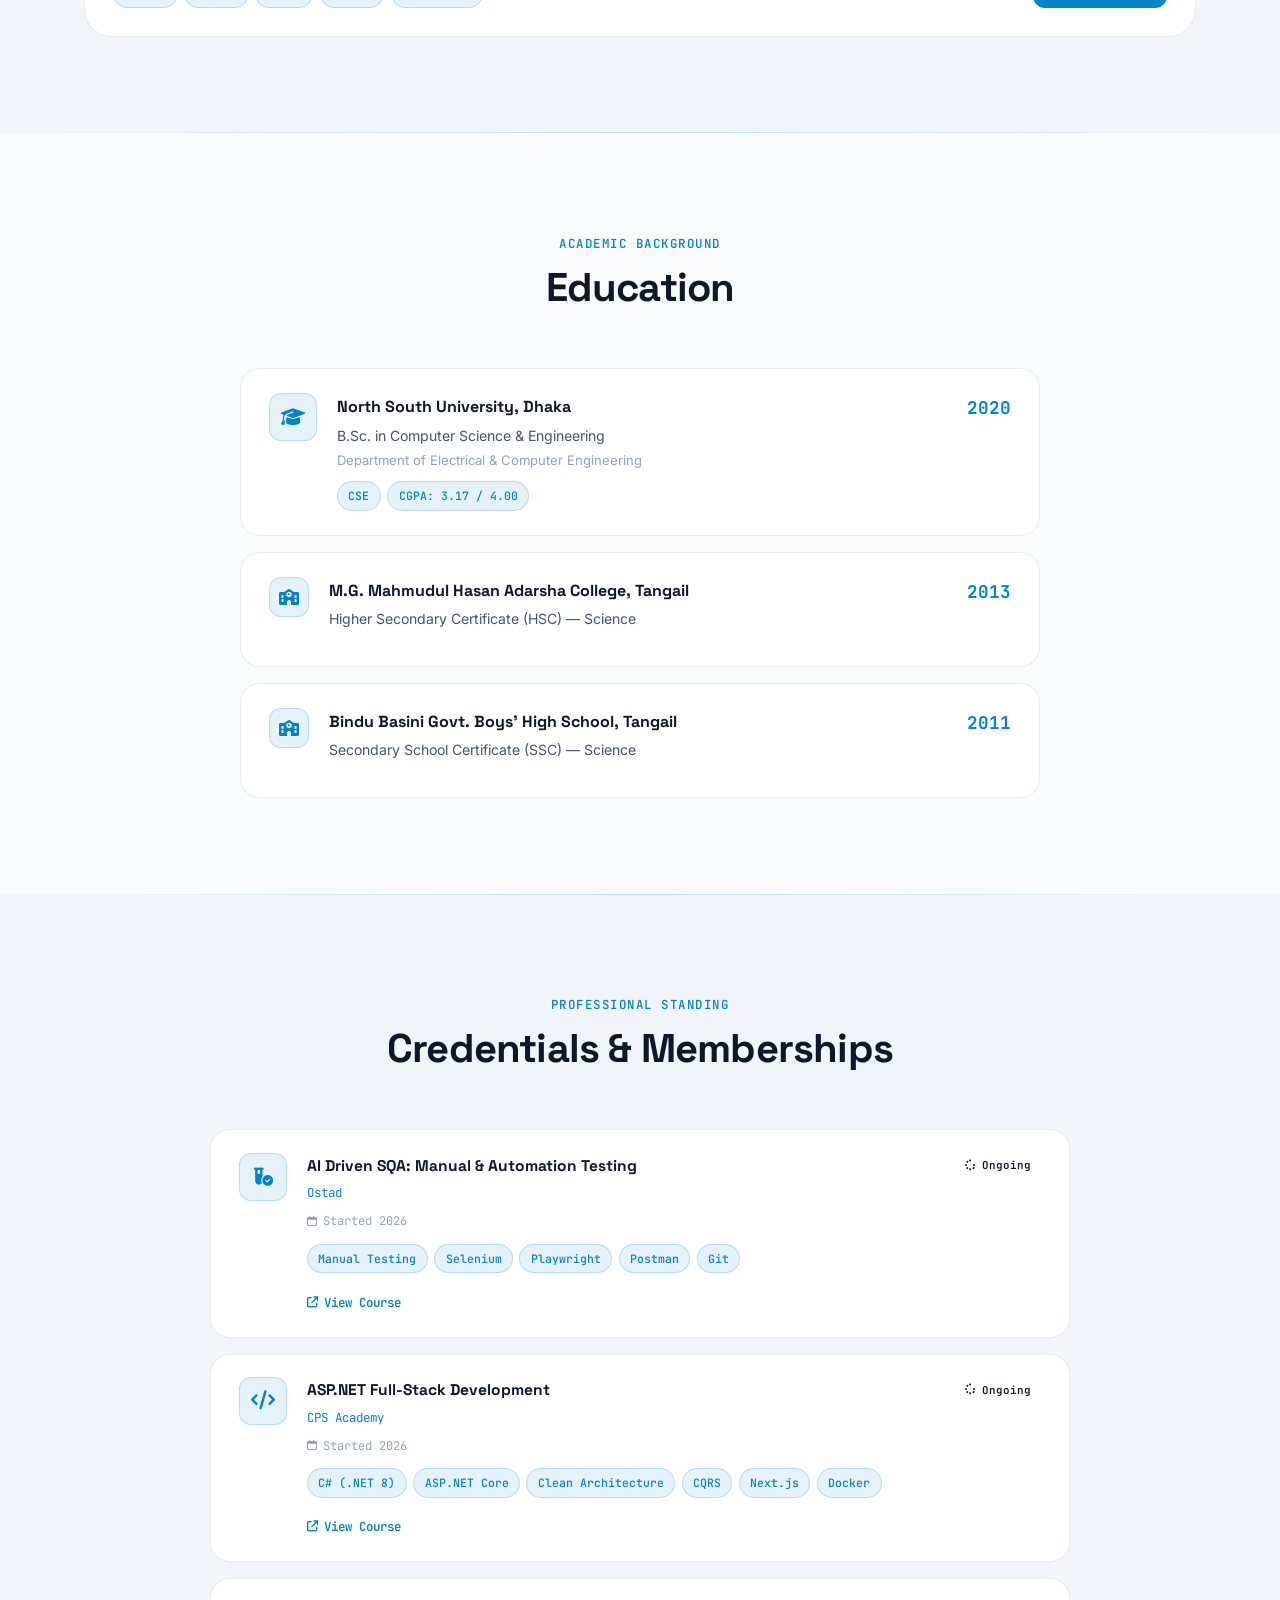
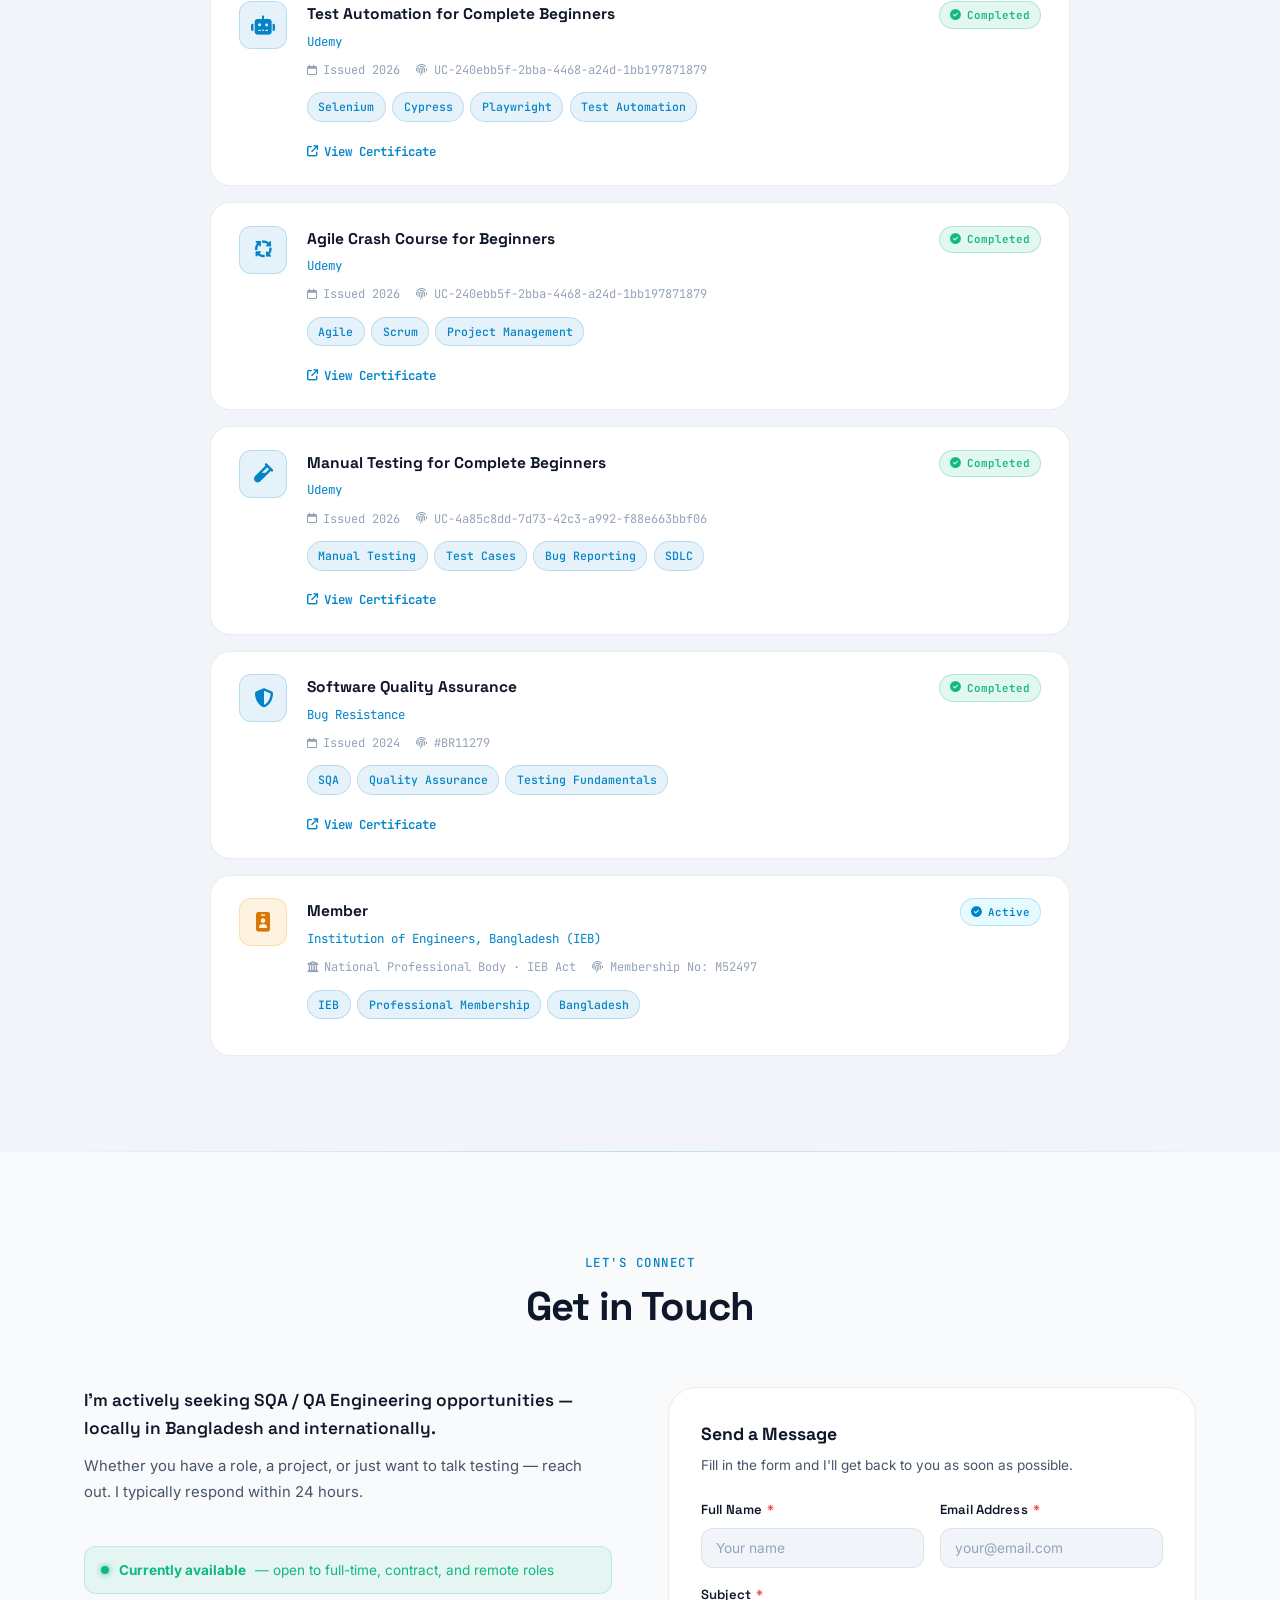
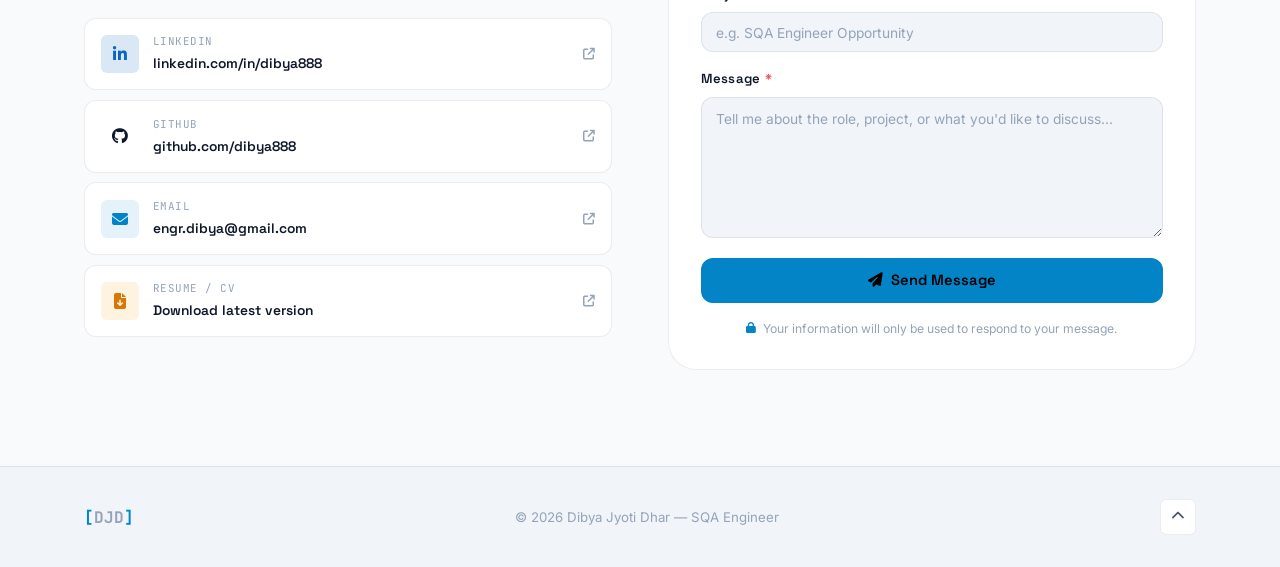
==== commit fcdaca84: "Updated Information" ====
--- a/index.html
+++ b/index.html
@@ -109,7 +109,7 @@
         </div>
 
         <p class="hero-tagline reveal-up" style="--delay:0.3s">
-          I catch the bugs before your users do. With 4+ years across IT support and QA engineering, I bring systematic precision to every release — from manual test design to Selenium, Playwright, and Cypress automation.
+          I catch the bugs before your users do. QA engineer with 2+ years testing government and commercial platforms: manual test design, API testing with Postman, and UAT. Building automation skills in Selenium, Playwright, and Cypress.
         </p>
 
         <div class="hero-ctas reveal-up" style="--delay:0.4s">
@@ -123,8 +123,8 @@
 
         <div class="hero-stats reveal-up" style="--delay:0.5s" aria-label="Key statistics">
           <div class="stat-card">
-            <span class="stat-number">4<span class="stat-plus">+</span></span>
-            <span class="stat-label">Years in IT & QA</span>
+            <span class="stat-number">2<span class="stat-plus">+</span></span>
+            <span class="stat-label">Years in QA</span>
           </div>
           <div class="stat-divider" aria-hidden="true"></div>
           <div class="stat-card">
@@ -184,7 +184,7 @@
             Based in Dhaka, Bangladesh, I hold a B.Sc. in Computer Science & Engineering from North South University. I began my career in IT support, building a strong understanding of systems and user workflows before transitioning into QA engineering — a path that gave me a uniquely holistic view of how software breaks and why it matters.
           </p>
           <p>
-            Today I design and execute test strategies across manual and automation domains. I've worked on real-world government and commercial platforms, and I'm actively growing my skills in test automation with Selenium, Playwright, and Cypress. I'm passionate about making software more reliable, one test case at a time.
+            Today I design and execute manual and API test cycles on real-world government and commercial platforms, and I'm building my test automation skills with Selenium, Playwright, and Cypress through hands-on projects. I'm passionate about making software more reliable, one test case at a time.
           </p>
           <div class="about-highlights">
             <div class="highlight-item">
@@ -219,7 +219,7 @@
               <i class="fa-solid fa-robot"></i>
             </div>
             <h3>Test Automation</h3>
-            <p>Hands-on experience building automation scripts with Selenium + Java + TestNG, and modern frameworks including Cypress and Playwright.</p>
+            <p>Hands-on practice building automation scripts with Selenium + Java + TestNG, plus Cypress and Playwright, through self-directed projects and coursework.</p>
           </div>
           <div class="about-card">
             <div class="about-card-icon" aria-hidden="true">
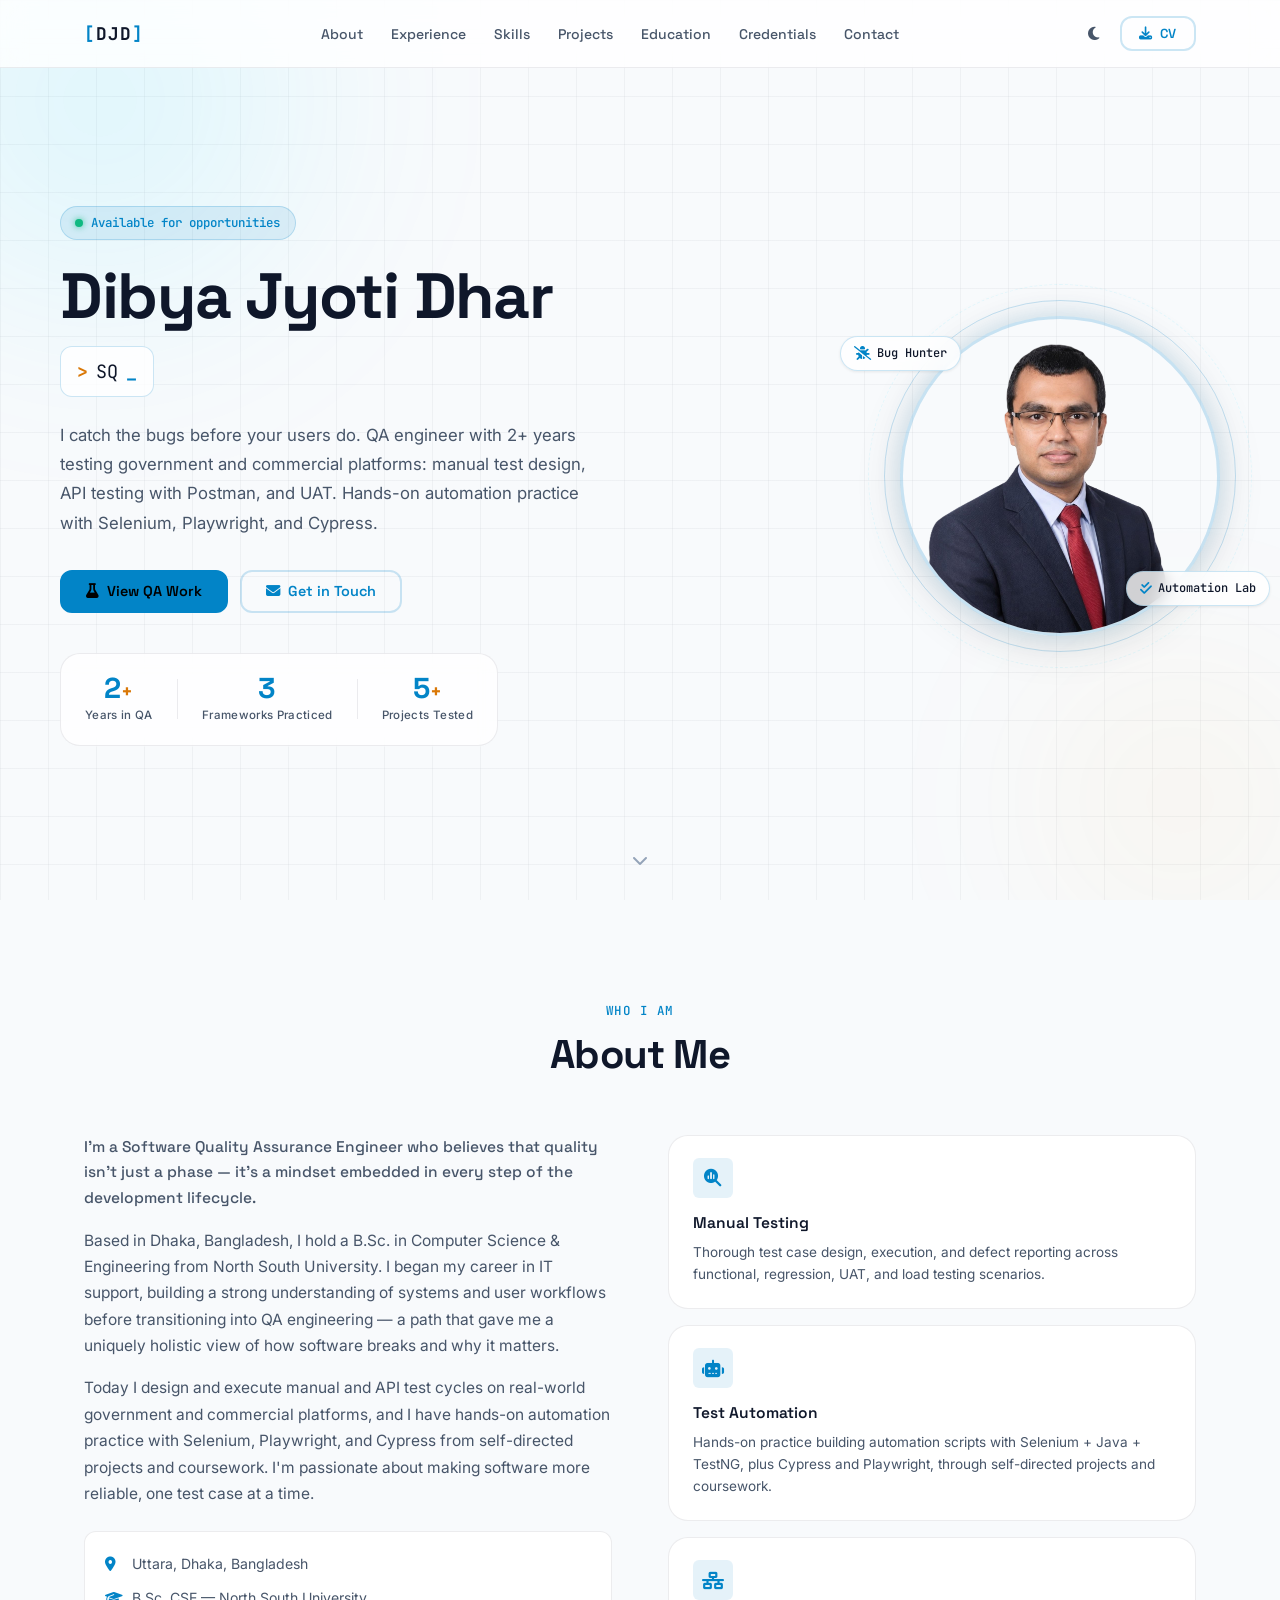
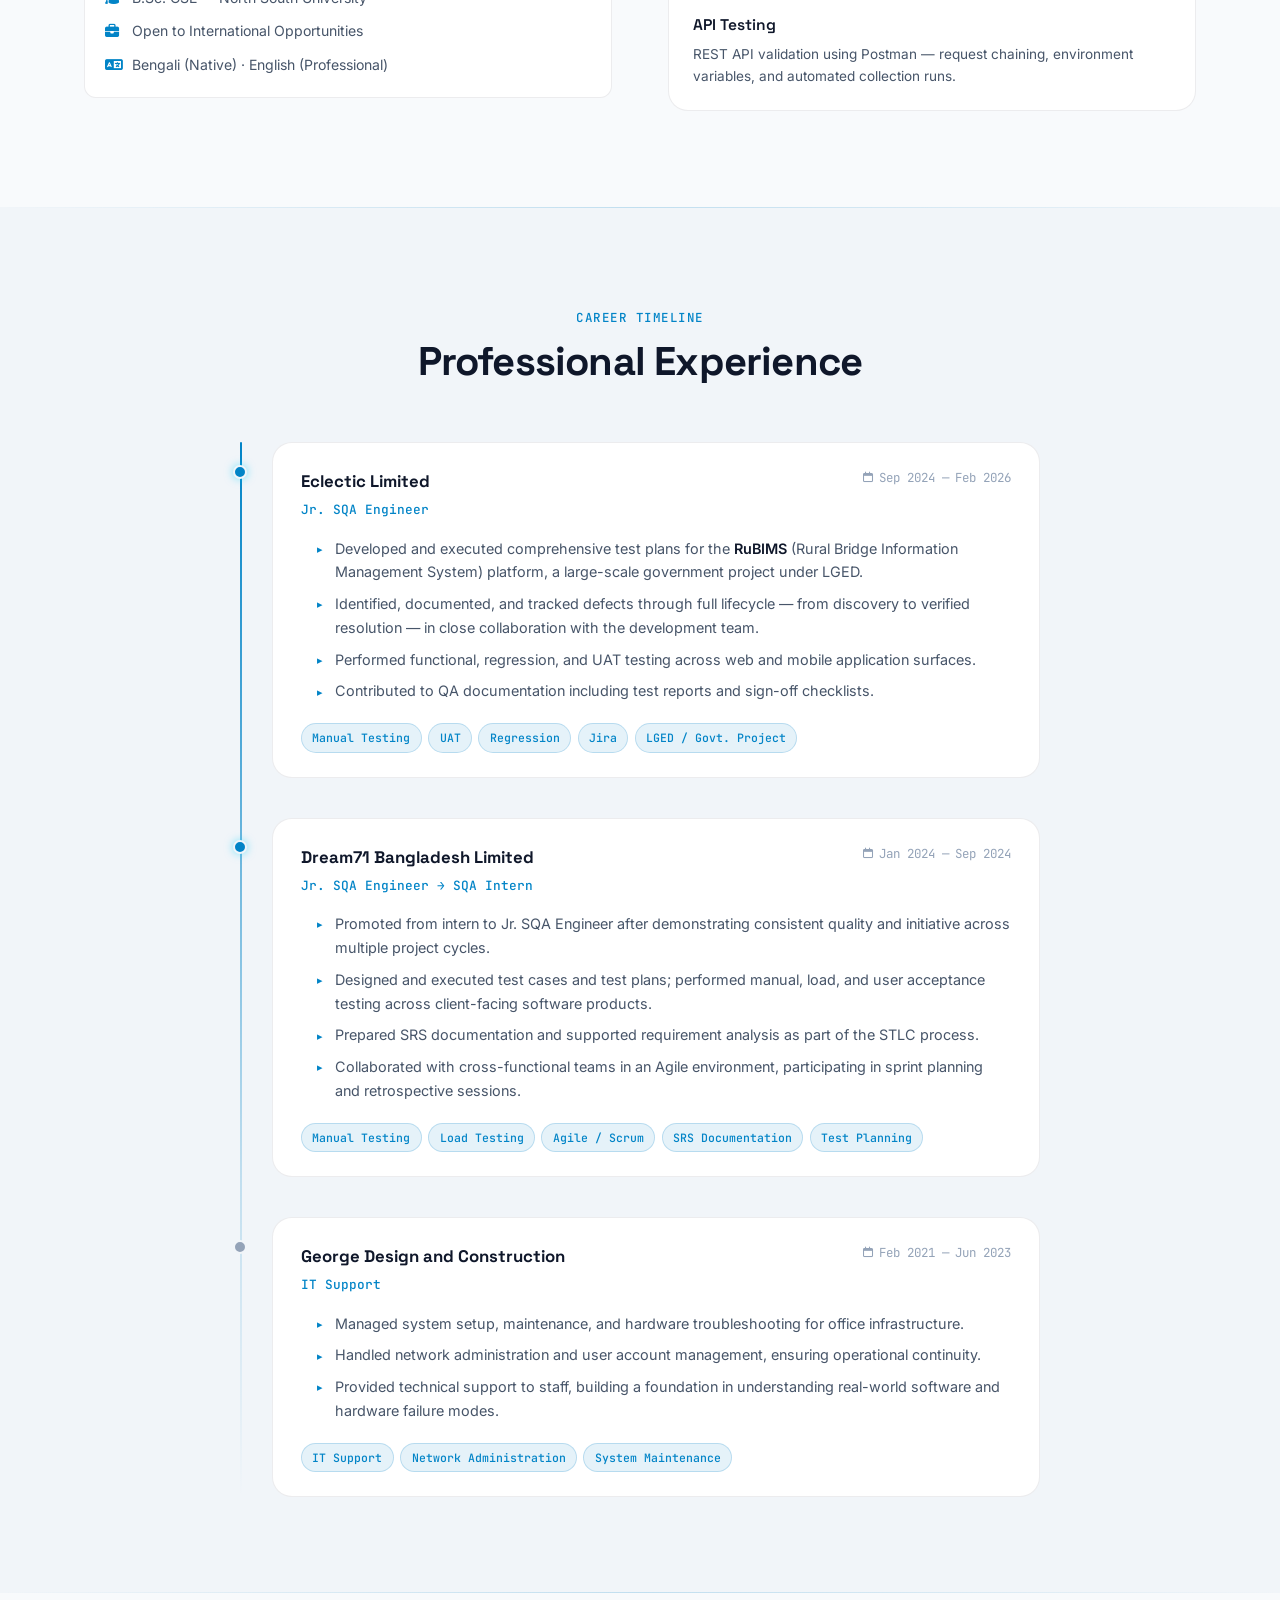
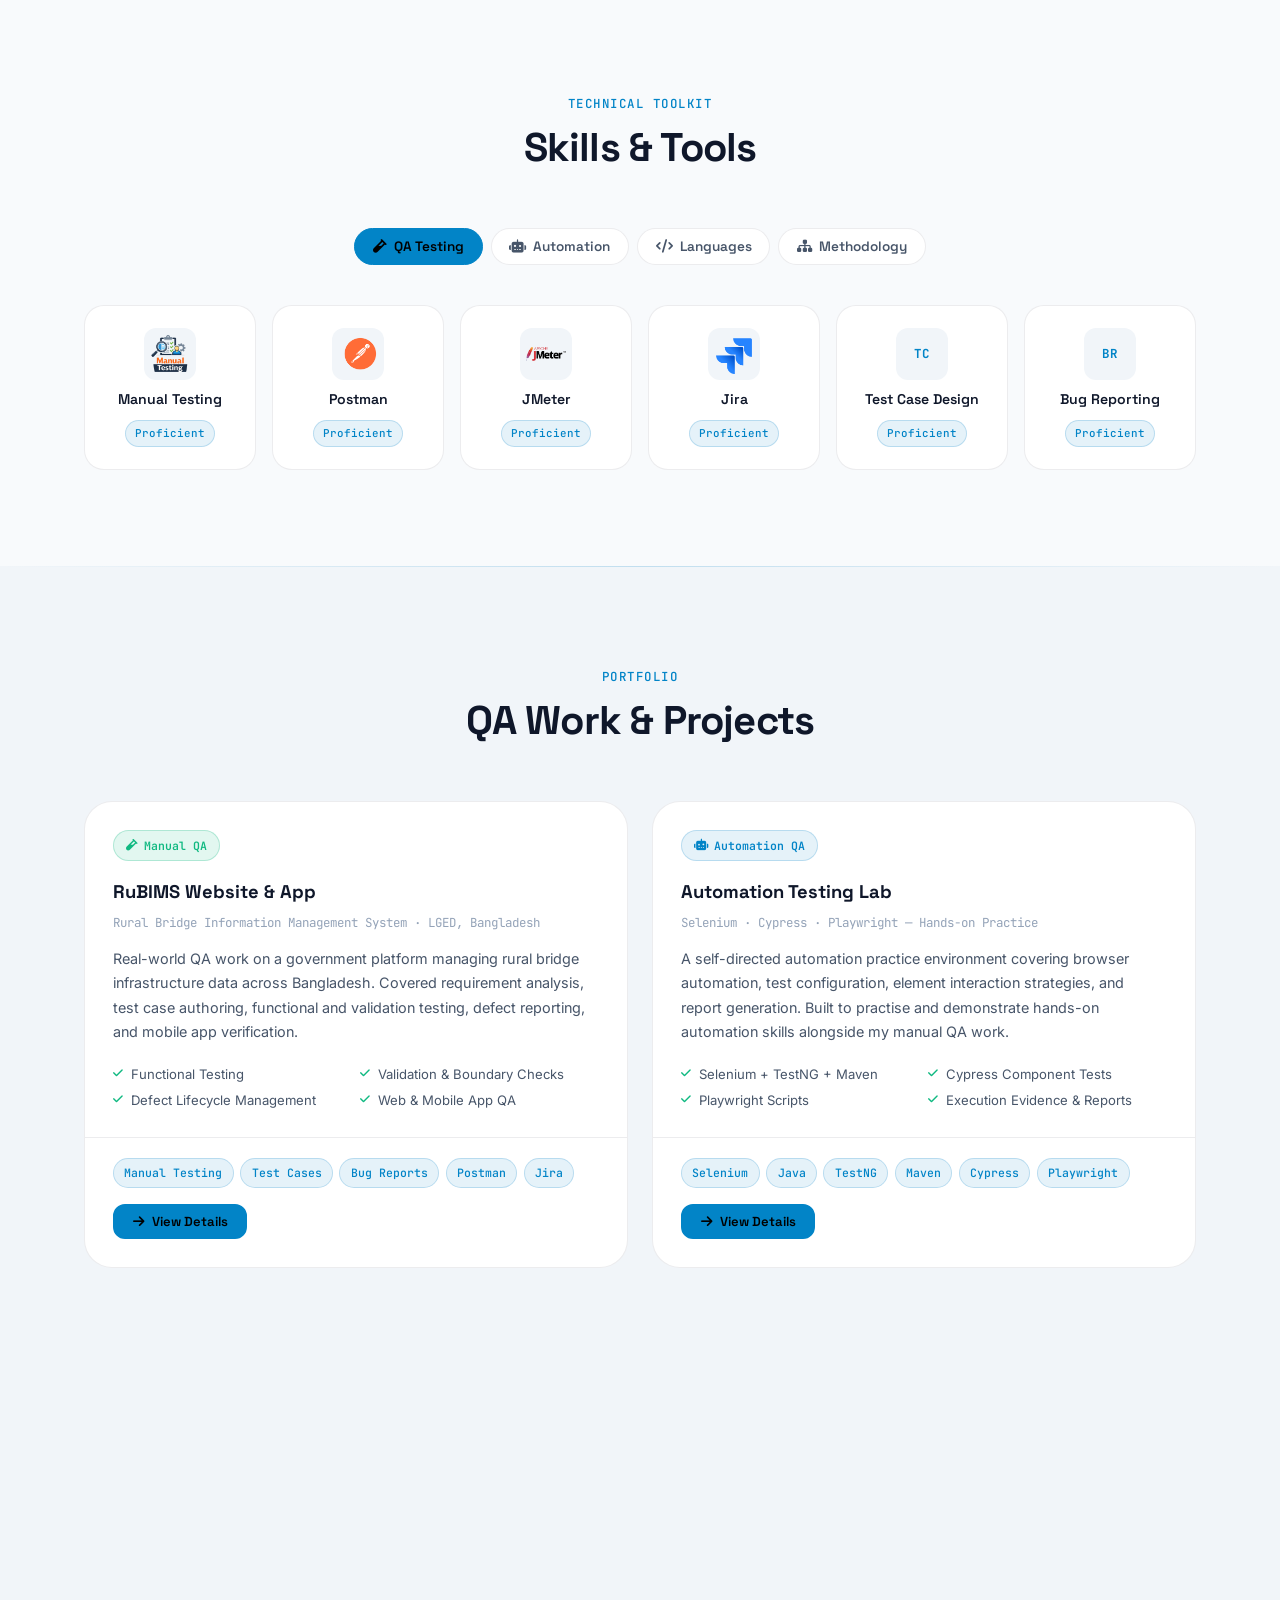
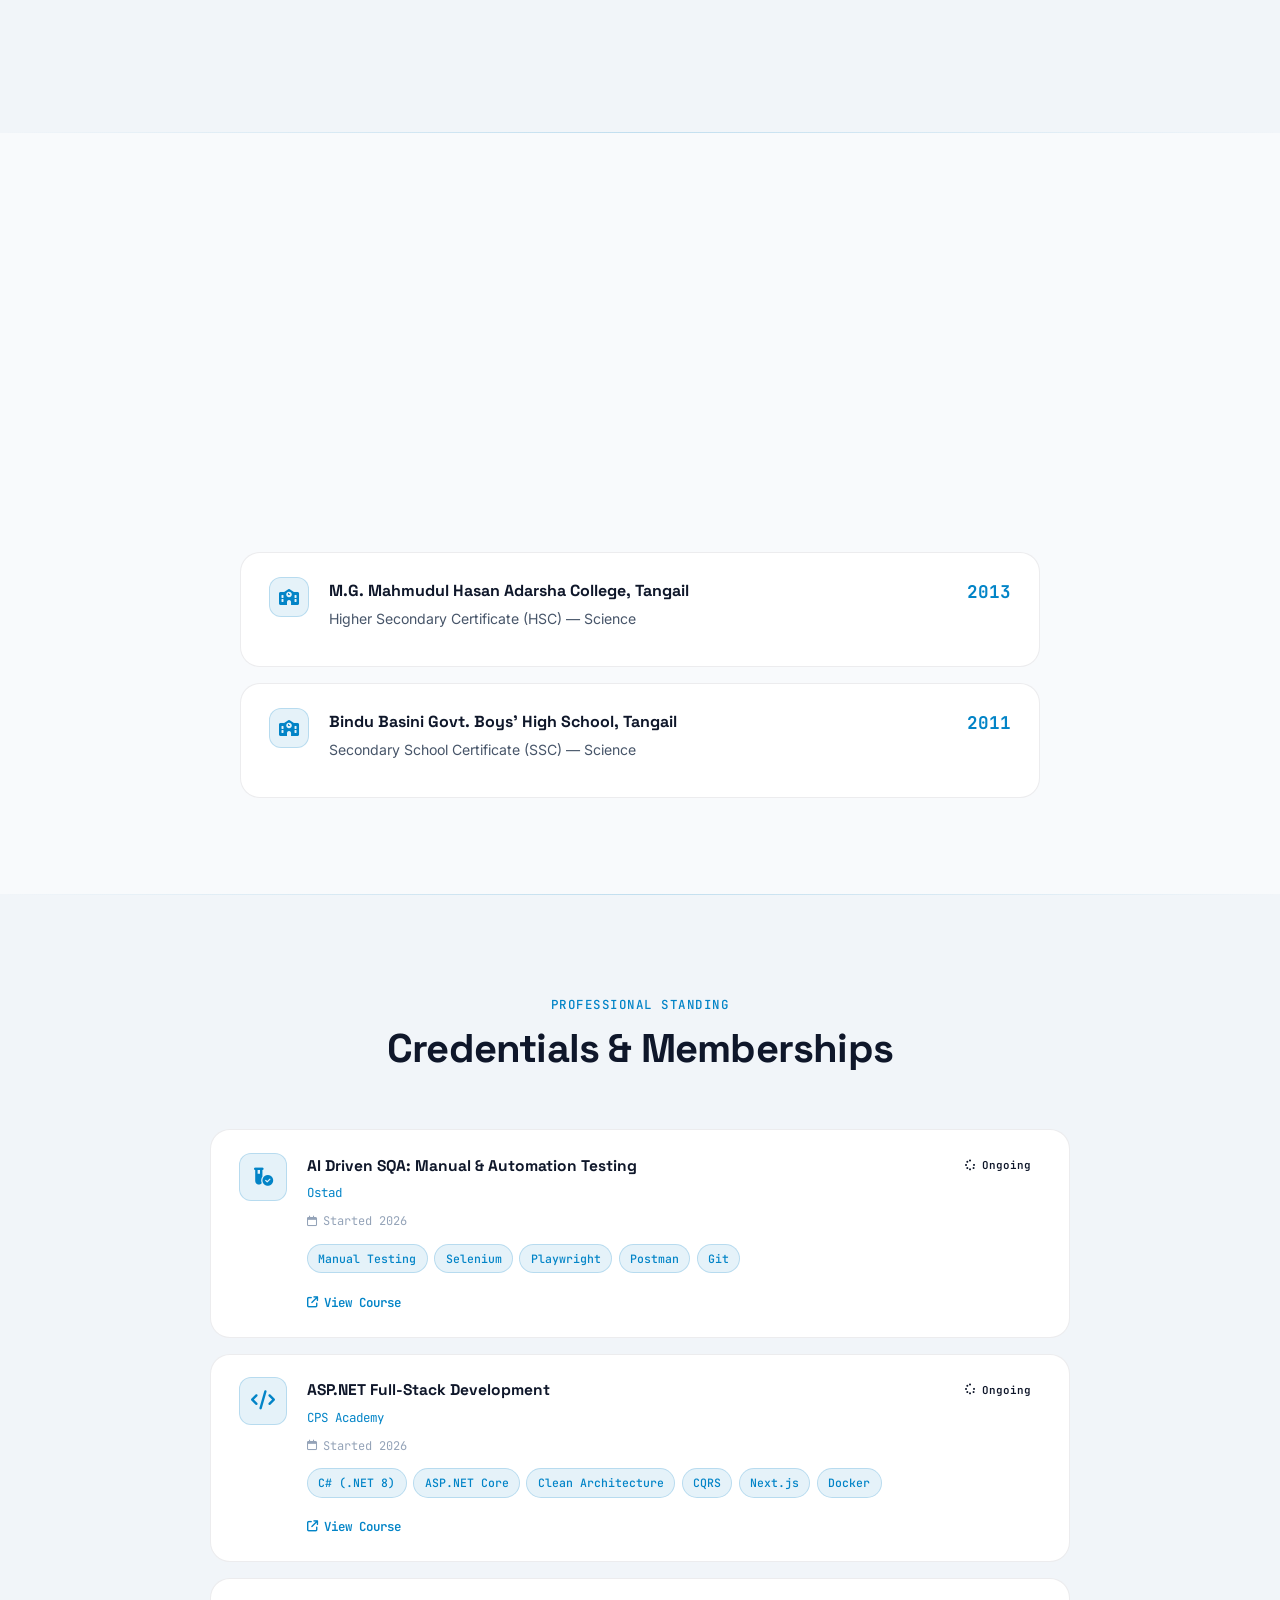
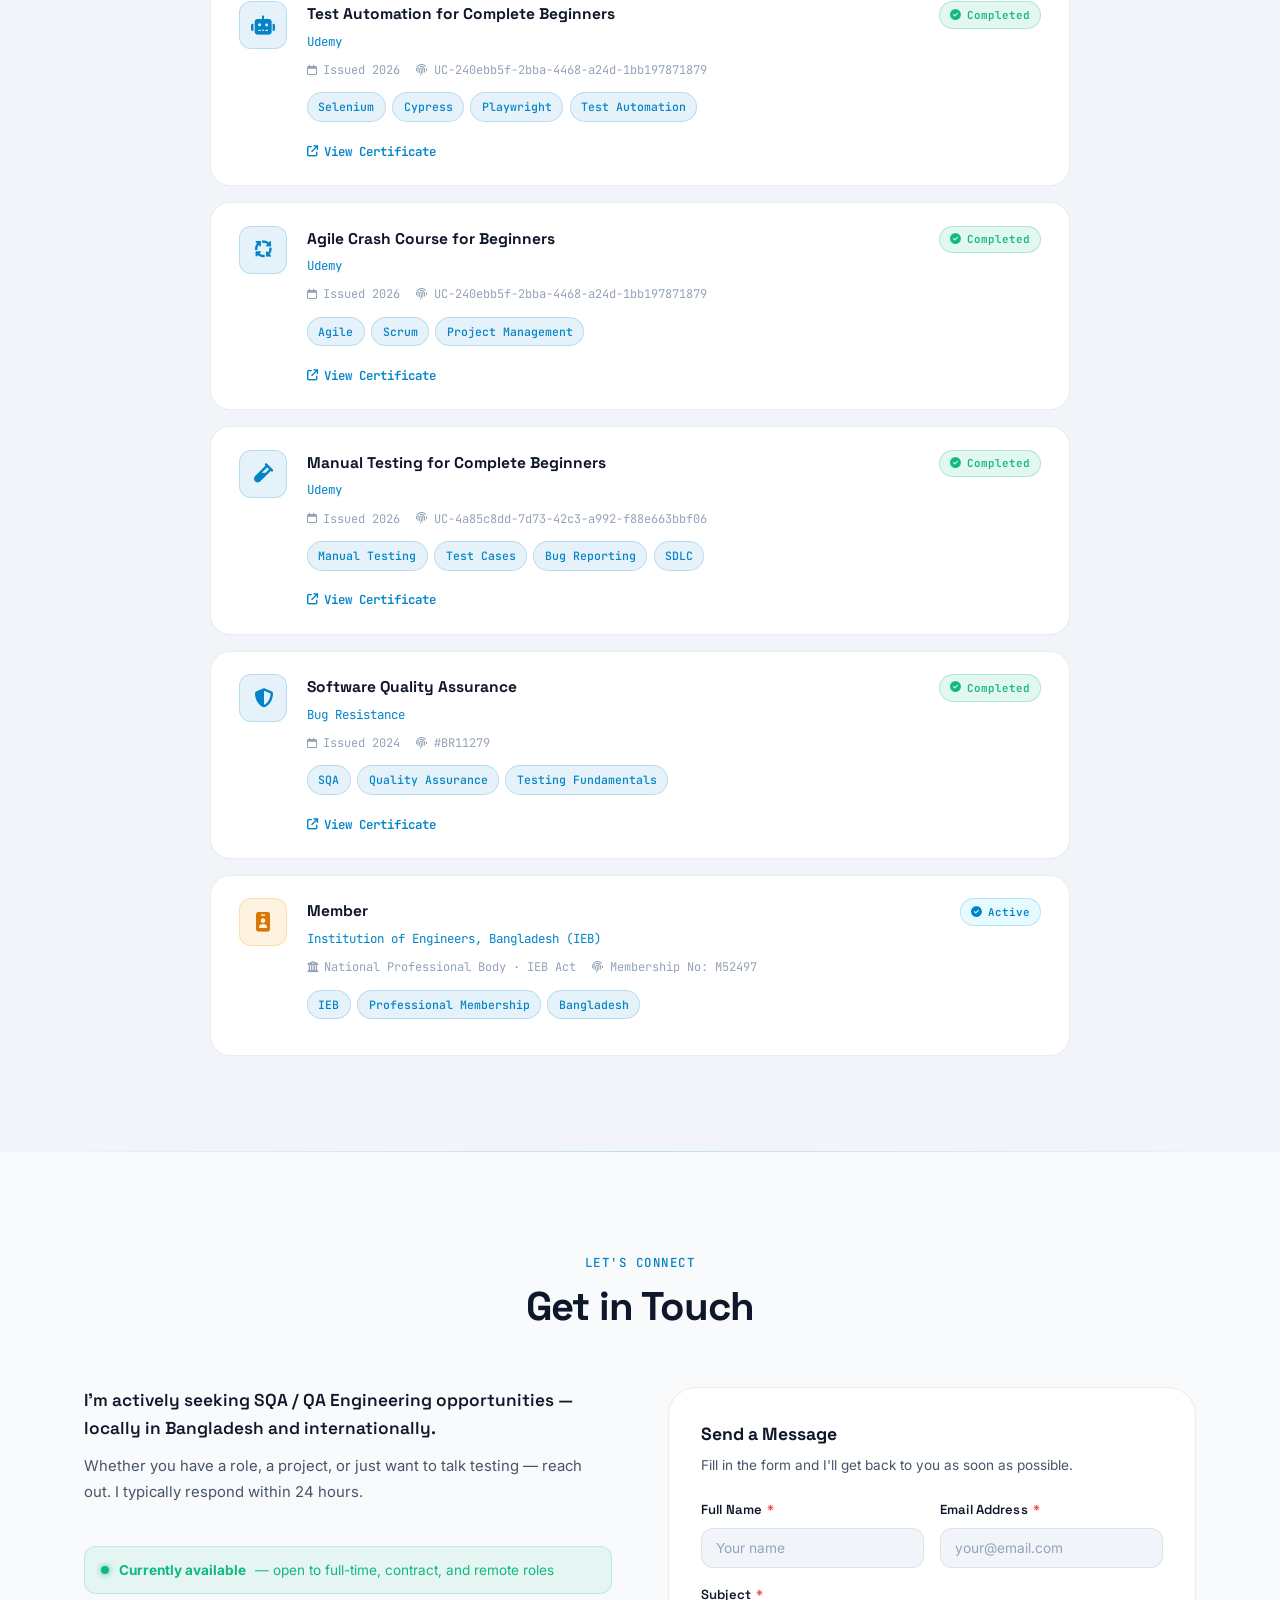
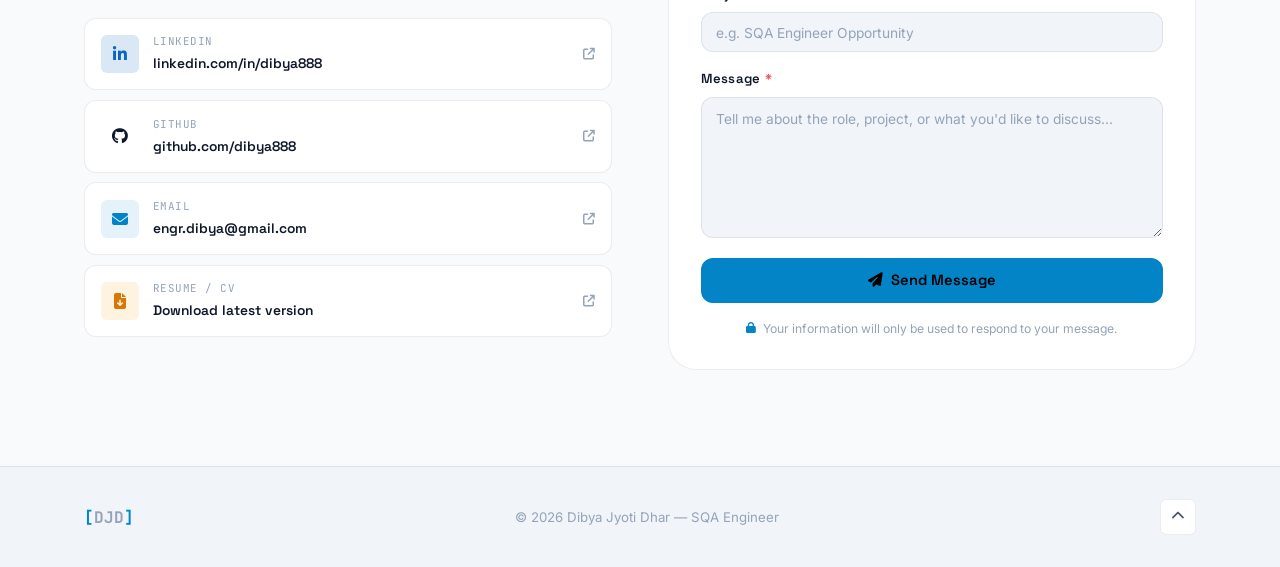
==== commit 565f3ff2: "Update 7.5 [Updated some Info]" ====
--- a/index.html
+++ b/index.html
@@ -4,13 +4,13 @@
   <meta charset="UTF-8" />
   <meta name="viewport" content="width=device-width, initial-scale=1.0" />
   <title>Dibya Jyoti Dhar — SQA Engineer</title>
-  <meta name="description" content="Dibya Jyoti Dhar is a Software Quality Assurance Engineer based in Dhaka, Bangladesh, skilled in manual testing, Selenium, Playwright, Cypress, API testing, and QA automation." />
+  <meta name="description" content="Dibya Jyoti Dhar is a Software Quality Assurance Engineer based in Dhaka, Bangladesh, skilled in manual testing, API testing, and UAT, with hands-on automation practice in Selenium, Playwright, and Cypress." />
   <meta name="keywords" content="SQA Engineer, Software Quality Assurance, Manual Testing, Selenium, Playwright, Cypress, API Testing, QA Automation, SDLC, STLC, Agile, Scrum, Bug Reporting, Test Cases, Dhaka, Bangladesh" />
   <meta name="author" content="Dibya Jyoti Dhar" />
 
   <!-- Open Graph -->
   <meta property="og:title" content="Dibya Jyoti Dhar — SQA Engineer" />
-  <meta property="og:description" content="Software Quality Assurance Engineer skilled in manual & automation testing. Selenium, Playwright, Cypress, API Testing." />
+  <meta property="og:description" content="SQA Engineer with 2+ years in manual and API testing, plus hands-on automation practice in Selenium, Playwright, and Cypress." />
   <meta property="og:type" content="website" />
   <meta property="og:url" content="https://dibyajyotidhar.github.io" />
   <meta property="og:image" content="https://dibyajyotidhar.github.io/images/My_logo.png" />
@@ -19,7 +19,7 @@
   <meta name="twitter:card" content="summary_large_image" />
   <meta name="twitter:title" content="Dibya Jyoti Dhar — SQA Engineer" />
   <meta name="twitter:image" content="https://dibyajyotidhar.github.io/images/My_logo.png" />
-  <meta name="twitter:description" content="SQA Engineer | Manual & Automation Testing | Selenium · Playwright · Cypress" />
+  <meta name="twitter:description" content="SQA Engineer | Manual & API Testing | Automation Practice: Selenium · Playwright · Cypress" />
 
   <link rel="icon" type="image/svg+xml" href="/images/favicons/favicon.svg?v=2" />
   <link rel="icon" type="image/png" sizes="48x48" href="/images/favicons/favicon-48x48.png?v=2" />
@@ -109,7 +109,7 @@
         </div>
 
         <p class="hero-tagline reveal-up" style="--delay:0.3s">
-          I catch the bugs before your users do. QA engineer with 2+ years testing government and commercial platforms: manual test design, API testing with Postman, and UAT. Building automation skills in Selenium, Playwright, and Cypress.
+          I catch the bugs before your users do. QA engineer with 2+ years testing government and commercial platforms: manual test design, API testing with Postman, and UAT. Hands-on automation practice with Selenium, Playwright, and Cypress.
         </p>
 
         <div class="hero-ctas reveal-up" style="--delay:0.4s">
@@ -129,7 +129,7 @@
           <div class="stat-divider" aria-hidden="true"></div>
           <div class="stat-card">
             <span class="stat-number">3</span>
-            <span class="stat-label">Automation Frameworks</span>
+            <span class="stat-label">Frameworks Practiced</span>
           </div>
           <div class="stat-divider" aria-hidden="true"></div>
           <div class="stat-card">
@@ -155,7 +155,7 @@
         </div>
         <div class="hero-badge-float hero-badge-float-2" aria-hidden="true">
           <i class="fa-solid fa-check-double"></i>
-          <span>Test Automation</span>
+          <span>Automation Lab</span>
         </div>
       </div>
     </div>
@@ -184,7 +184,7 @@
             Based in Dhaka, Bangladesh, I hold a B.Sc. in Computer Science & Engineering from North South University. I began my career in IT support, building a strong understanding of systems and user workflows before transitioning into QA engineering — a path that gave me a uniquely holistic view of how software breaks and why it matters.
           </p>
           <p>
-            Today I design and execute manual and API test cycles on real-world government and commercial platforms, and I'm building my test automation skills with Selenium, Playwright, and Cypress through hands-on projects. I'm passionate about making software more reliable, one test case at a time.
+            Today I design and execute manual and API test cycles on real-world government and commercial platforms, and I have hands-on automation practice with Selenium, Playwright, and Cypress from self-directed projects and coursework. I'm passionate about making software more reliable, one test case at a time.
           </p>
           <div class="about-highlights">
             <div class="highlight-item">
@@ -375,7 +375,7 @@
               <img src="images/Manual-Testing.png" alt="" width="40" height="40" loading="lazy" aria-hidden="true" />
             </div>
             <span class="skill-name">Manual Testing</span>
-            <span class="skill-level skill-level-expert">Expert</span>
+            <span class="skill-level skill-level-proficient">Proficient</span>
           </div>
           <div class="skill-card reveal-up" style="--delay:0.05s">
             <div class="skill-icon-wrap">
@@ -402,12 +402,12 @@
           <div class="skill-card reveal-up" style="--delay:0.2s">
             <div class="skill-icon-wrap skill-icon-text">TC</div>
             <span class="skill-name">Test Case Design</span>
-            <span class="skill-level skill-level-expert">Expert</span>
+            <span class="skill-level skill-level-proficient">Proficient</span>
           </div>
           <div class="skill-card reveal-up" style="--delay:0.25s">
             <div class="skill-icon-wrap skill-icon-text">BR</div>
             <span class="skill-name">Bug Reporting</span>
-            <span class="skill-level skill-level-expert">Expert</span>
+            <span class="skill-level skill-level-proficient">Proficient</span>
           </div>
         </div>
       </div>
@@ -420,14 +420,14 @@
               <img src="images/Selenium_Logo.png" alt="" width="40" height="40" loading="lazy" aria-hidden="true" />
             </div>
             <span class="skill-name">Selenium</span>
-            <span class="skill-level skill-level-proficient">Proficient</span>
+            <span class="skill-level skill-level-learning">Practiced</span>
           </div>
           <div class="skill-card reveal-up" style="--delay:0.05s">
             <div class="skill-icon-wrap">
               <img src="images/Playwright.png" alt="" width="40" height="40" loading="lazy" aria-hidden="true" />
             </div>
             <span class="skill-name">Playwright</span>
-            <span class="skill-level skill-level-learning">Growing</span>
+            <span class="skill-level skill-level-learning">Practiced</span>
           </div>
           <div class="skill-card reveal-up" style="--delay:0.1s">
             <div class="skill-icon-wrap">
@@ -435,19 +435,19 @@
               <img src="images/Cypress.png" alt="" width="40" height="40" loading="lazy" aria-hidden="true" class="dark-only" />
             </div>
             <span class="skill-name">Cypress</span>
-            <span class="skill-level skill-level-learning">Growing</span>
+            <span class="skill-level skill-level-learning">Practiced</span>
           </div>
           <div class="skill-card reveal-up" style="--delay:0.15s">
             <div class="skill-icon-wrap">
               <img src="images/TestNG.png" alt="" width="40" height="40" loading="lazy" aria-hidden="true" />
             </div>
             <span class="skill-name">TestNG</span>
-            <span class="skill-level skill-level-proficient">Proficient</span>
+            <span class="skill-level skill-level-learning">Practiced</span>
           </div>
           <div class="skill-card reveal-up" style="--delay:0.2s">
             <div class="skill-icon-wrap skill-icon-text">MVN</div>
             <span class="skill-name">Maven</span>
-            <span class="skill-level skill-level-proficient">Proficient</span>
+            <span class="skill-level skill-level-learning">Practiced</span>
           </div>
           <div class="skill-card reveal-up" style="--delay:0.25s">
             <div class="skill-icon-wrap">
@@ -610,7 +610,7 @@
             <h3 class="project-title">Automation Testing Lab</h3>
             <p class="project-subtitle">Selenium · Cypress · Playwright — Hands-on Practice</p>
             <p class="project-desc">
-              A self-directed automation practice environment covering browser automation, test configuration, element interaction strategies, and report generation. Built to develop and demonstrate real automation engineering skills beyond manual QA.
+              A self-directed automation practice environment covering browser automation, test configuration, element interaction strategies, and report generation. Built to practise and demonstrate hands-on automation skills alongside my manual QA work.
             </p>
             <div class="project-coverage">
               <div class="coverage-item">
